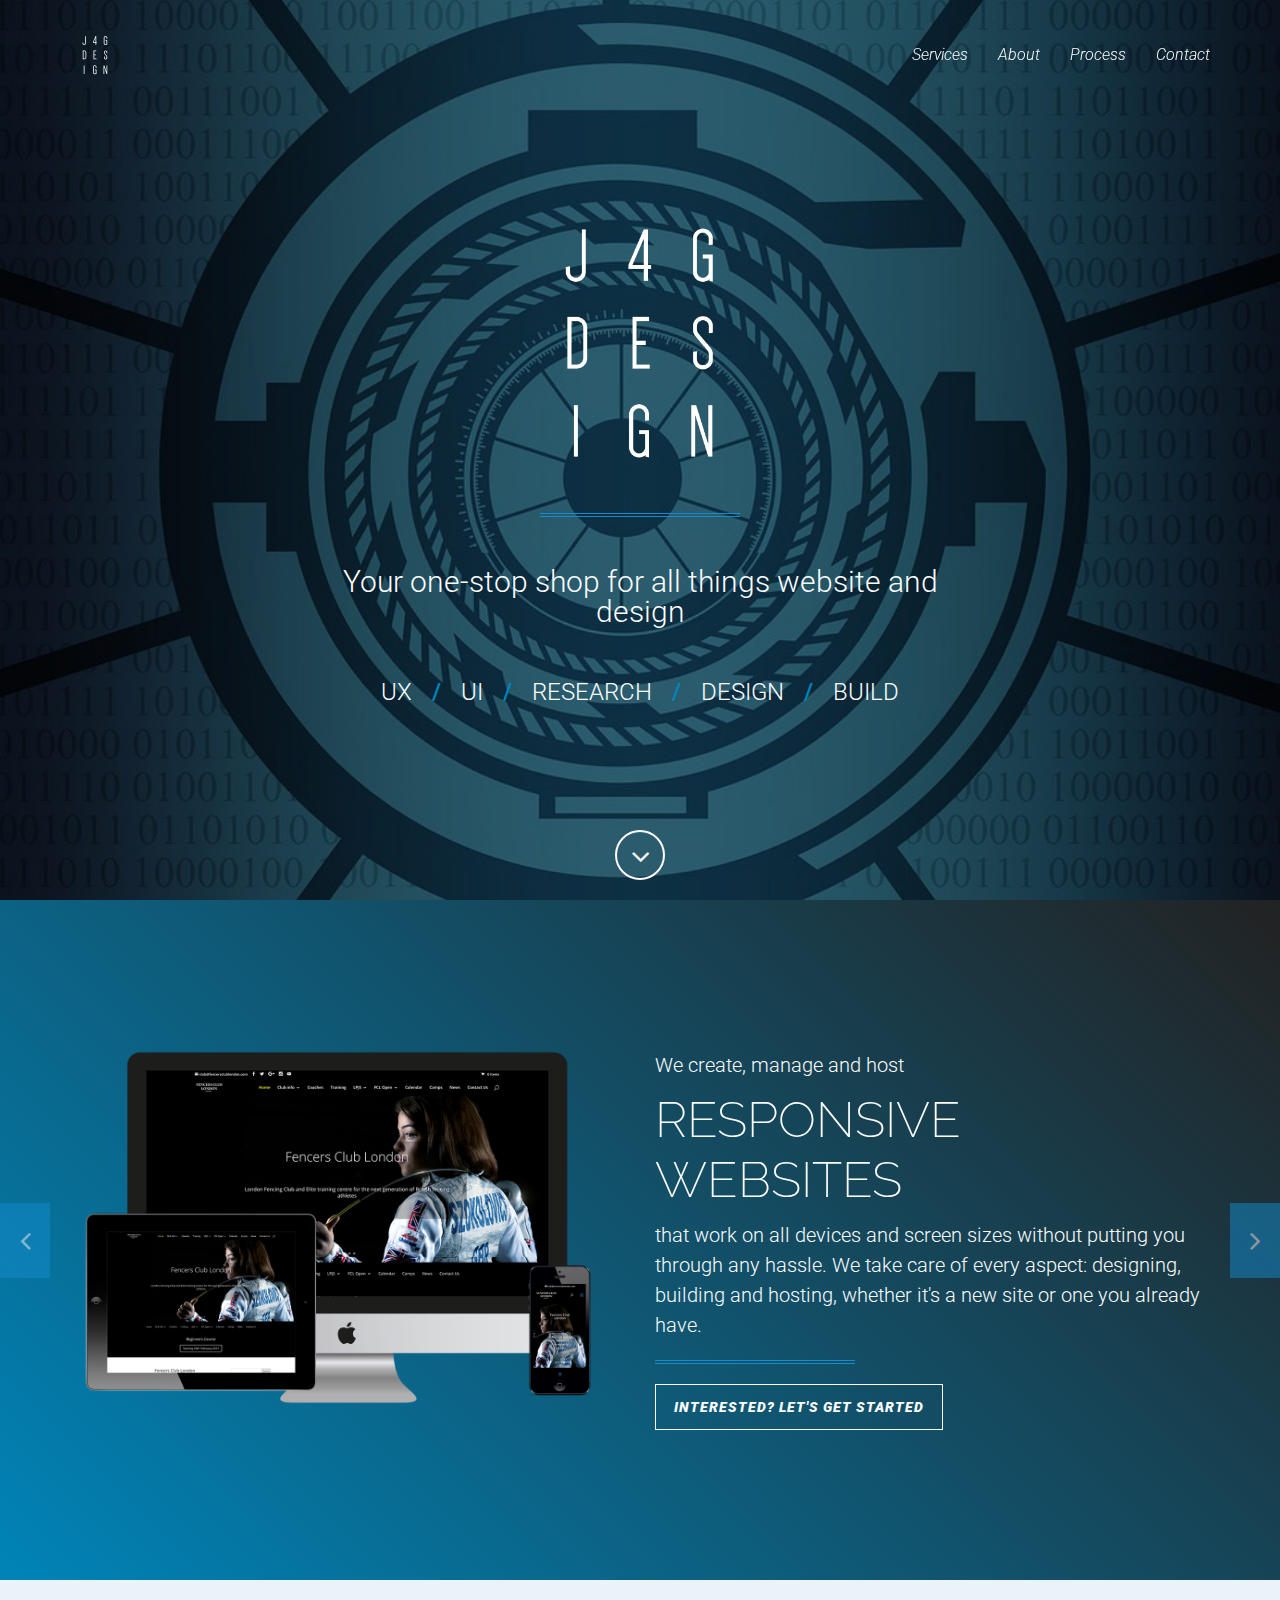
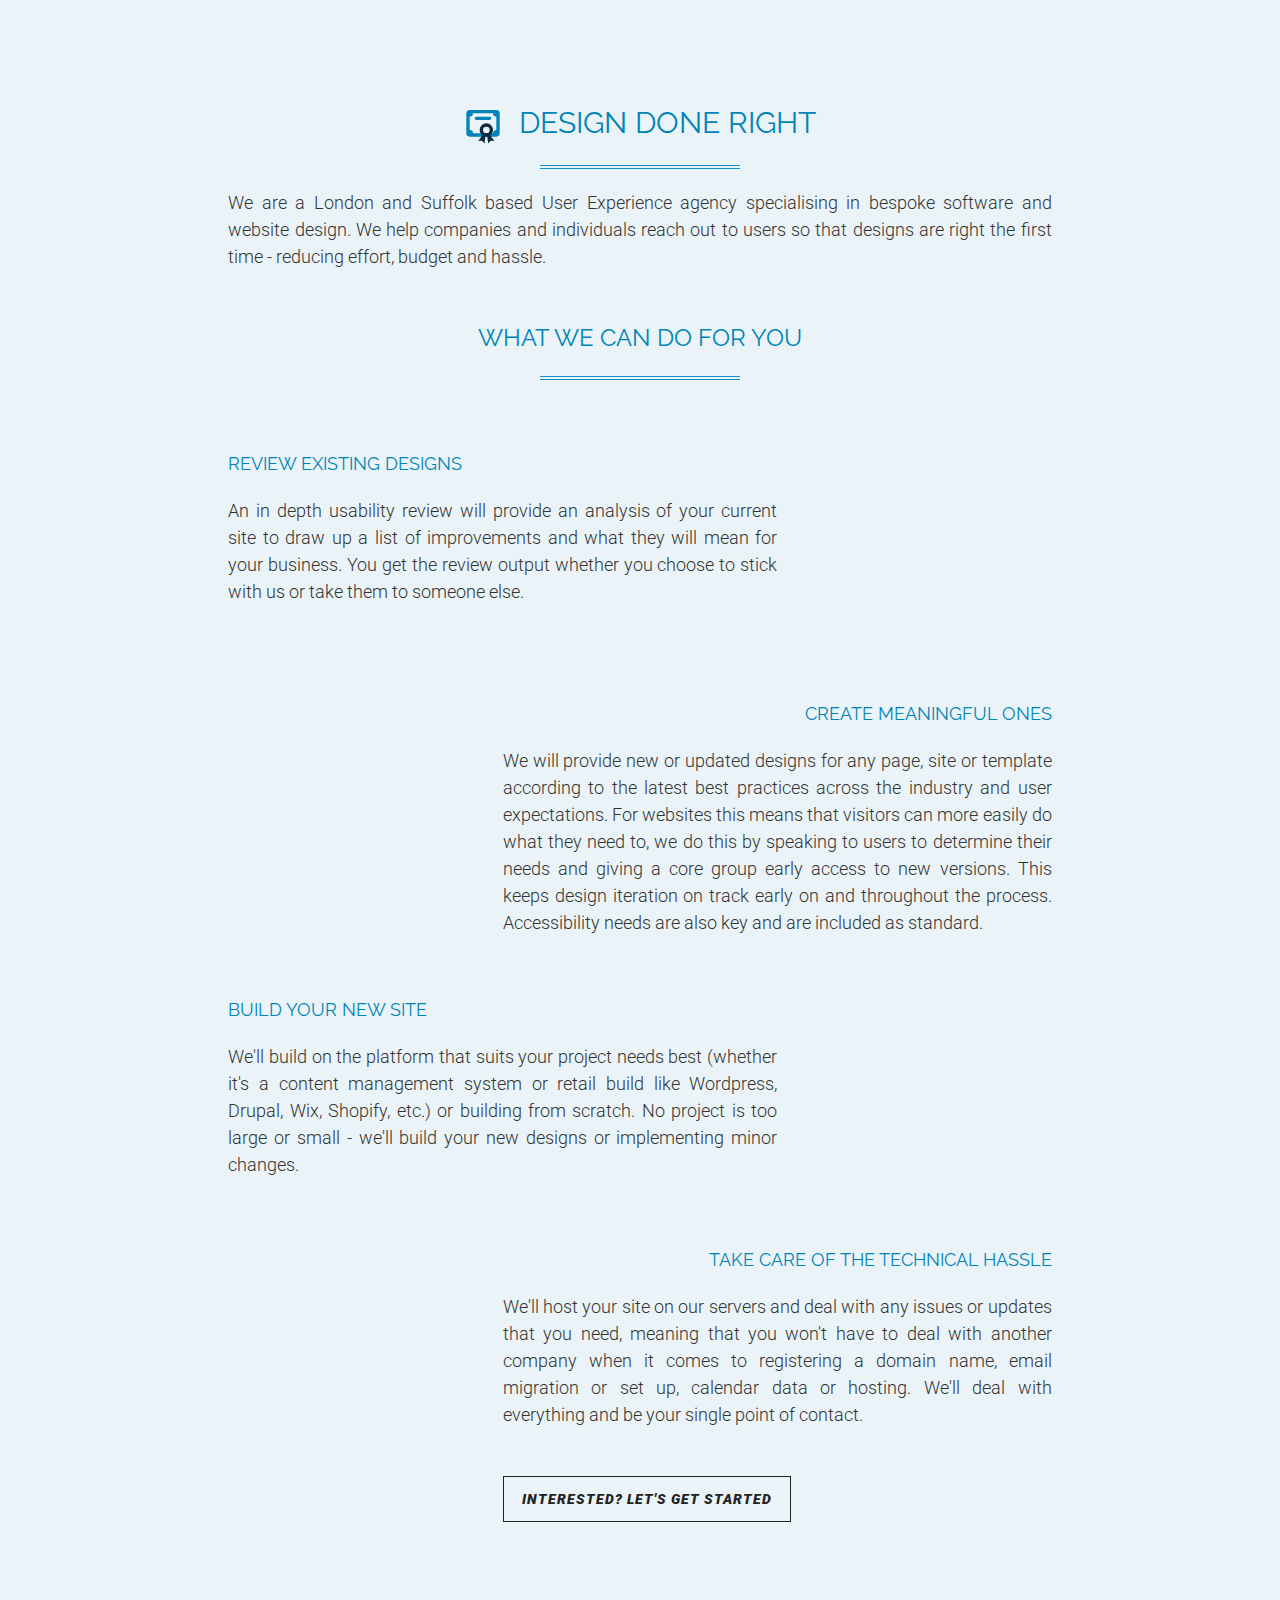
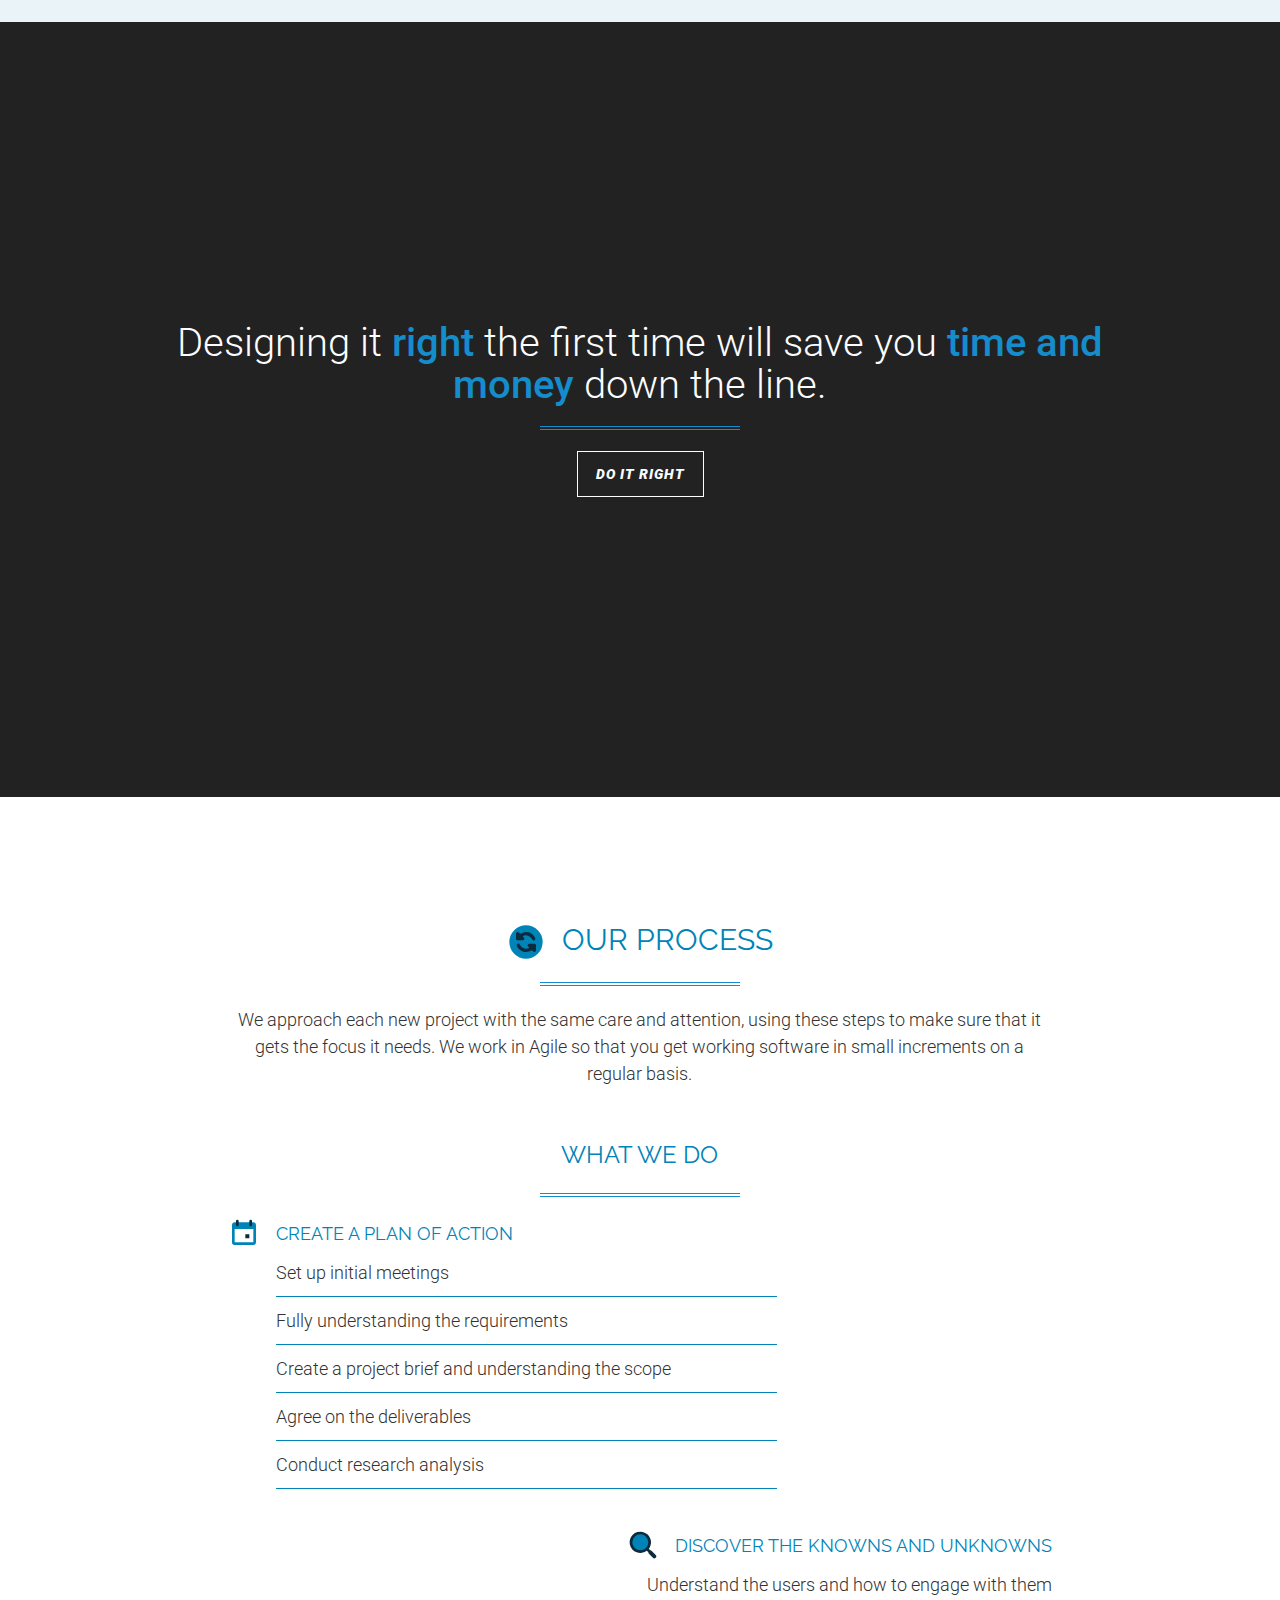
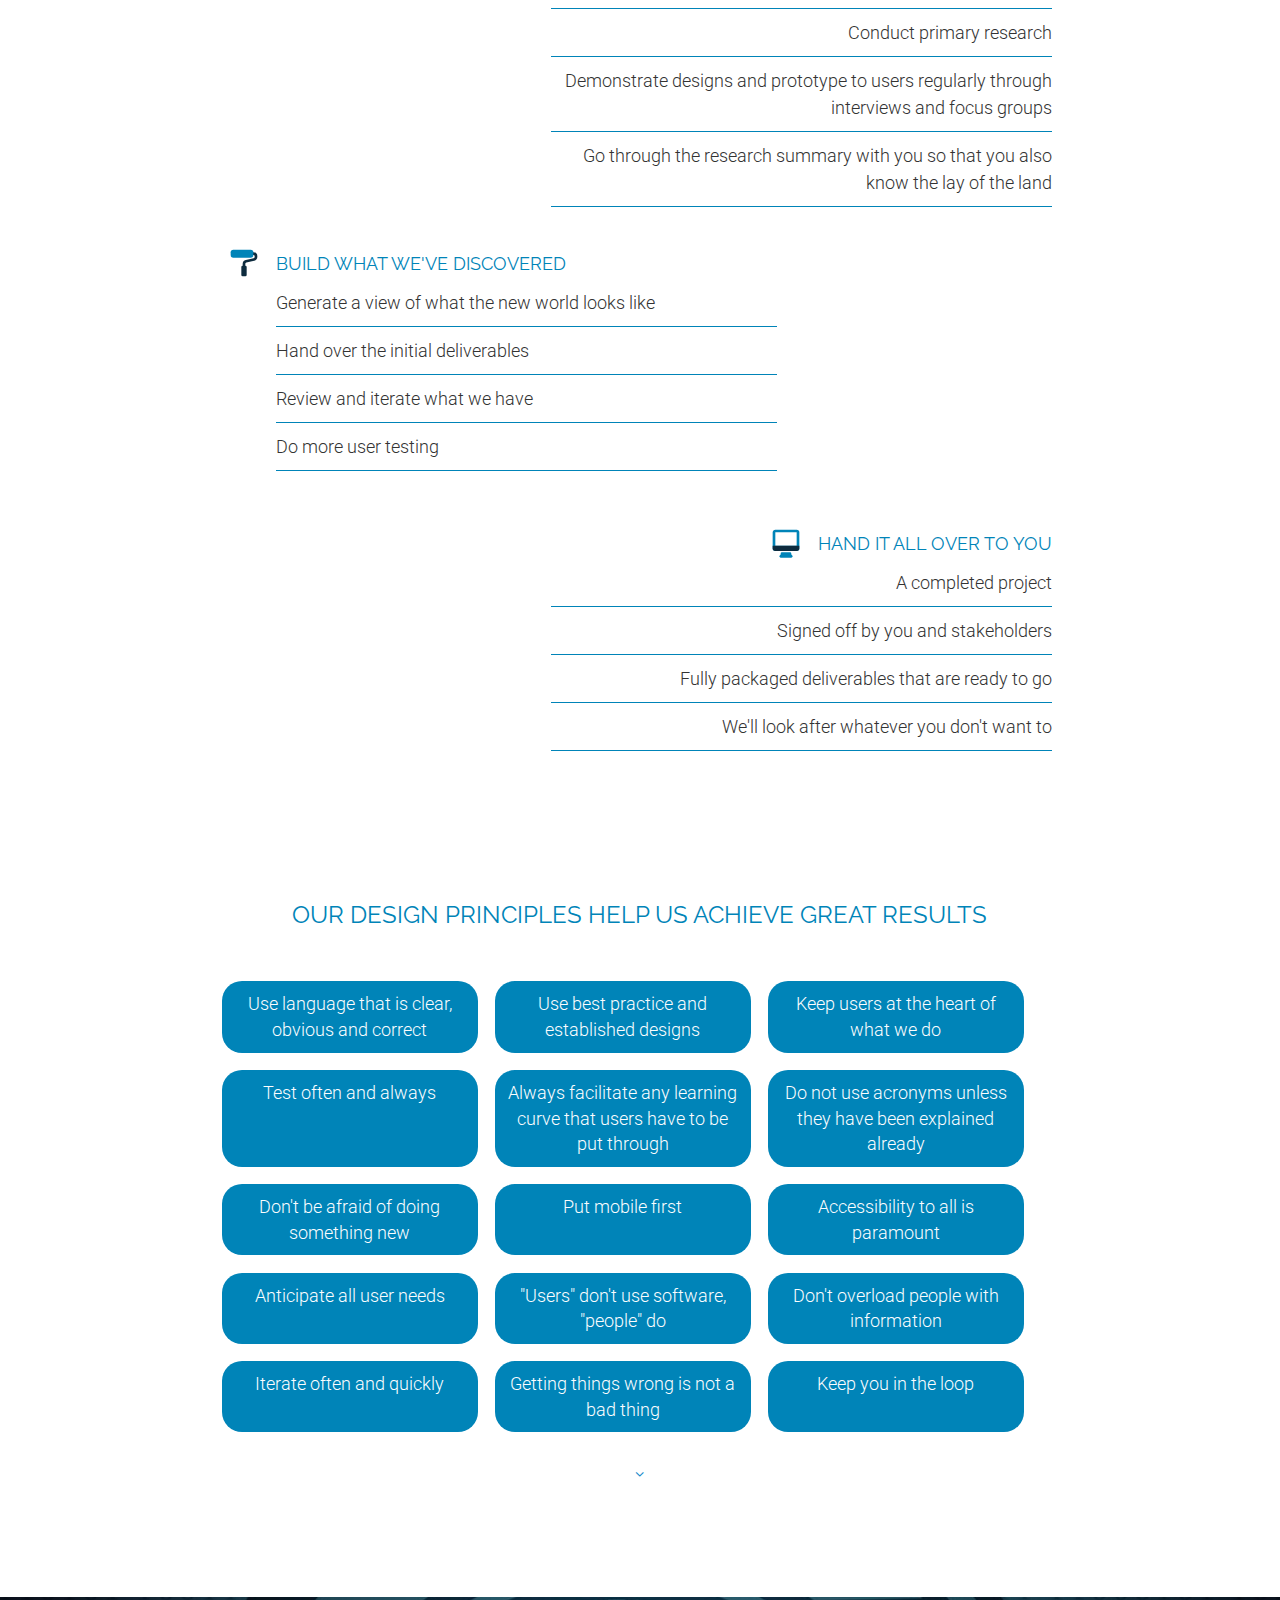
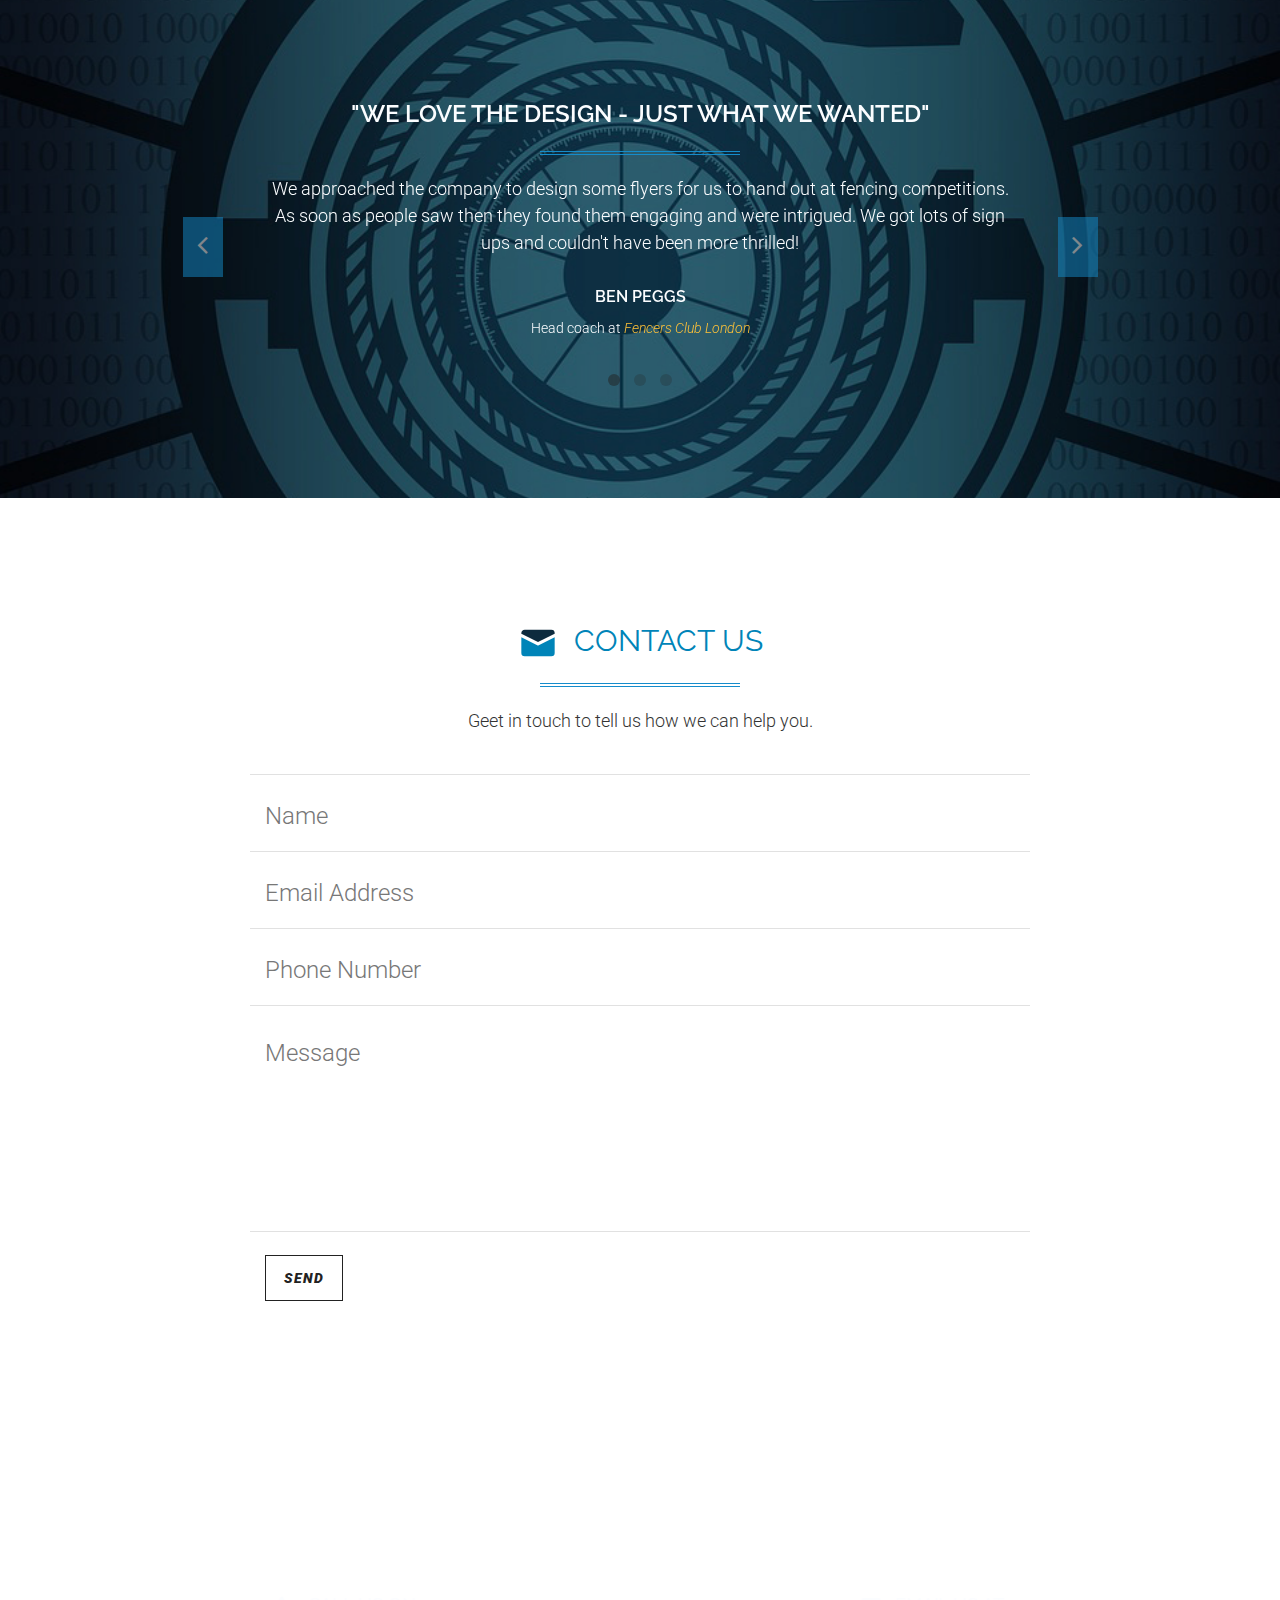
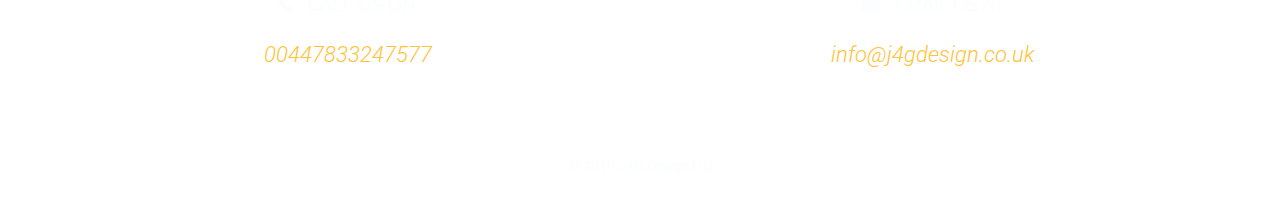
==== index.html @ 0b977fdb "tagline changed; buzz words made smaller; work renamed to services; about and services swapped round" ====
<!DOCTYPE html>
<html lang="en">

<head>

    <!-- Global site tag (gtag.js) - Google Analytics -->
    <script async src="https://www.googletagmanager.com/gtag/js?id=UA-133230048-1"></script>
    <script>
        window.dataLayer = window.dataLayer || [];

        function gtag() {
            dataLayer.push(arguments);
        }
        gtag('js', new Date());

        gtag('config', 'UA-133230048-1');

    </script>


    <meta charset="utf-8">
    <meta name="viewport" content="width=device-width, initial-scale=1.0, user-scalable=no">
    <meta name="description" content="">
    <meta name="author" content="">

    <link rel="shortcut icon" href="/favicon.ico" type="image/x-icon">
    <link rel="icon" href="/favicon.ico" type="image/x-icon">

    <title>J4G Design - Your one-stop shop for all things website and design - User experience design agency</title>

    <!-- Bootstrap Core CSS -->
    <link href="assets/css/bootstrap/bootstrap.min.css" rel="stylesheet" type="text/css">

    <!-- Retina.js - Load first for faster HQ mobile images. -->
    <script src="assets/js/plugins/retina/retina.min.js"></script>

    <!-- Font Awesome -->
    <link href="assets/font-awesome/css/font-awesome.min.css" rel="stylesheet" type="text/css">

    <!-- Default Fonts -->
    <link href='http://fonts.googleapis.com/css?family=Roboto:400,100,100italic,300,300italic,400italic,500,500italic,700,700italic,900,900italic' rel='stylesheet' type='text/css'>
    <link href='http://fonts.googleapis.com/css?family=Raleway:400,100,200,300,600,500,700,800,900' rel='stylesheet' type='text/css'>

    <!-- Modern Style Fonts (Include these is you are using body.modern!) -->
    <link href='http://fonts.googleapis.com/css?family=Montserrat:400,700' rel='stylesheet' type='text/css'>
    <link href='http://fonts.googleapis.com/css?family=Cardo:400,400italic,700' rel='stylesheet' type='text/css'>

    <!-- Vintage Style Fonts (Include these if you are using body.vintage!) -->
    <link href='http://fonts.googleapis.com/css?family=Sanchez:400italic,400' rel='stylesheet' type='text/css'>
    <link href='http://fonts.googleapis.com/css?family=Cardo:400,400italic,700' rel='stylesheet' type='text/css'>

    <!-- Plugin CSS -->
    <link href="assets/css/plugins/owl-carousel/owl.carousel.css" rel="stylesheet" type="text/css">
    <link href="assets/css/plugins/owl-carousel/owl.theme.css" rel="stylesheet" type="text/css">
    <link href="assets/css/plugins/owl-carousel/owl.transitions.css" rel="stylesheet" type="text/css">
    <link href="assets/css/plugins/magnific-popup.css" rel="stylesheet" type="text/css">
    <link href="assets/css/plugins/jquery.fs.wallpaper.css" rel="stylesheet" type="text/css">

    <!-- J4G DESIGN Theme CSS -->
    <link href="assets/css/j4gdesign.css" rel="stylesheet" type="text/css">

    <!-- IE8 support for HTML5 elements and media queries -->
    <!--[if lt IE 9]>
      <script src="https://oss.maxcdn.com/libs/html5shiv/3.7.0/html5shiv.js"></script>
      <script src="https://oss.maxcdn.com/libs/respond.js/1.3.0/respond.min.js"></script>
    <![endif]-->

</head>

<!-- Alternate Body Classes: .modern and .vintage -->

<body id="page-top">

    <!-- Navigation -->
    <!-- Note: navbar-default and navbar-inverse are both supported with this theme. -->
    <nav class="navbar navbar-inverse navbar-fixed-top navbar-expanded">
        <div class="container">
            <!-- Brand and toggle get grouped for better mobile display -->
            <div class="navbar-header">
                <button type="button" class="navbar-toggle" data-toggle="collapse" data-target="#bs-example-navbar-collapse-1">
                    <span class="sr-only">Toggle navigation</span>
                    <span class="icon-bar"></span>
                    <span class="icon-bar"></span>
                    <span class="icon-bar"></span>
                </button>
                <a class="navbar-brand" href="#page-top">
                    <img src="assets/img/J4G-Design-Logo-SmallNoBG.png" class="img-responsive" alt="">
                </a>
            </div>
            <div class="collapse navbar-collapse" id="bs-example-navbar-collapse-1">
                <ul class="nav navbar-nav navbar-right">
                    <li class="hidden">
                        <a href="#page-top"></a>
                    </li>
                    <li>
                        <a href="#services">Services</a>
                    </li>
                    <li>
                        <a href="#about">About</a>
                    </li>
                    <li>
                        <a href="#process">Process</a>
                    </li>
                    <!-- Not ready <li>
                        <a href="#pricing">Pricing</a>
                    </li> -->
                    <li>
                        <a href="#contact">Contact</a>
                    </li>

                </ul>
            </div>
            <!-- /.navbar-collapse -->
        </div>
        <!-- /.container -->
    </nav>

    <header class="HomeBgImage">
                <div class="container-fluid">
                    <div class="row">
                        <div class="intro-content col-xs-12">
                            <img src="assets/img/J4G-Design-Logo-V6-NoBG.png" class="img-responsive img-centered" alt="J4G DESIGN">
                            <!-- might not need this
            <div class="brand-name">J4G Design</div> -->
                            <hr class="colored">
                            <div class="brand-name-subtext">Your one-stop shop for all things website and design</div>
                            <div class="brand-name-subtext buzz"><span class="keyword">UX</span><span class="keyword">UI</span><span class="keyword">RESEARCH</span><span class="keyword">DESIGN</span><span class="keyword last">BUILD</span></div>
                        </div>
                    </div>
                </div>
        <div class="scroll-down">
            <a class="btn" href="#services"><i class="fa fa-angle-down fa-fw"></i></a>
        </div>
    </header>
    
    <section class="portfolio-carousel" id="services">
        <div class="item websites">
            <div class="container-fluid">
                <div class="row">
                    <div class="col-md-6 col-md-push-6">
                        <div class="project-details">
                            <span class="project-description">We create, manage and host</span>
                            <span class="project-name">Responsive websites</span>
                            <span class="project-description">that work on all devices and screen sizes without putting you through any hassle.  We take care of every aspect: designing, building and hosting, whether it's a new site or one you already have.</span>
                            <hr class="colored">
                            <a href="#contact" class="btn btn-outline-light">Interested? Let's get started</a>
                        </div>
                    </div>
                    <div class="col-md-6 col-md-pull-6 hidden-xs">
                        <img src="assets/img/FCLNoBg.png" class="img-responsive portfolio-image" alt="">
                    </div>
                </div>
            </div>
        </div>
        <div class="item">
            <div class="container-fluid">
                <div class="row">
                    <div class="col-md-6 col-md-push-6">
                        <div class="project-details">
                            <span class="project-description">We design and create</span>
                            <span class="project-name">Brands and logos</span>
                            <span class="project-description">to keep your business looking professional and engaging everywhere - on social media and other digital formats as well as in print.  If you have an existing logo that needs updating or re-creating we can do that too.</span>
                            <hr class="colored">
                            <a href="#contact" class="btn btn-outline-light">Interested? Let's get started</a>
                        </div>
                    </div>
                    <div class="col-md-6 col-md-pull-6 hidden-xs">
                        <img src="assets/img/StandenSportsNoBg.png" class="img-responsive portfolio-image" alt="">
                    </div>
                </div>
            </div>
        </div>
        <div class="item">
            <div class="container-fluid">
                <div class="row">
                    <div class="col-md-6 col-md-push-6">
                        <div class="project-details">
                            <span class="project-description">We design</span>
                            <span class="project-name">Business cards, flyers, posters</span>
                            <span class="project-description">and anything else you need to promote your business or an event, we can even sort out the printing if that makes your life easier.</span>
                            <hr class="colored">
                            <a href="#contact" class="btn btn-outline-light">Interested? Let's get started</a>
                        </div>
                    </div>
                    <div class="col-md-6 col-md-pull-6 hidden-xs">
                        <img src="assets/img/BCards.png" class="img-responsive portfolio-image" alt="">
                    </div>
                </div>
            </div>
        </div>
        <div class="item">
            <div class="container-fluid">
                <div class="row">
                    <div class="col-md-6 col-md-push-6">
                        <div class="project-details">
                            <span class="project-description">We conduct</span>
                            <span class="project-name">Design and usability reviews</span>
                            <span class="project-description">to improve what you already have and make sure that they are compliant to legal standards.  You'll get a list of recommended tweaks and changes to decide on what to prioritise according to time and budgets.</span>
                            <hr class="colored">
                            <a href="#contact" class="btn btn-outline-light">Interested? Let's get started</a>
                        </div>
                    </div>
                    <div class="col-md-6 col-md-pull-6 hidden-xs">
                        <img src="assets/img/Portfolio-HomeComments.png" class="img-responsive portfolio-image" alt="">
                    </div>
                </div>
            </div>
        </div>
        <div class="item">
            <div class="container-fluid">
                <div class="row">
                    <div class="col-md-6 col-md-push-6">
                        <div class="project-details">
                            <span class="project-description">We set up and manage</span>
                            <span class="project-name">Web hosts, emails &amp; domains</span>
                            <span class="project-description">so that you don't have to worry about the technical side of running your business.  We'll register domains, set up and install email accounts on your devices and host your website on our server.</span>
                            <hr class="colored">
                            <a href="#contact" class="btn btn-outline-light">Interested? Let's get started</a>
                        </div>
                    </div>
                    <div class="col-md-6 col-md-pull-6 hidden-xs">
                        <img src="assets/img/email.png" class="img-responsive portfolio-image" alt="Letters leaving a digital mailbox.">
                    </div>
                </div>
            </div>
        </div>
        <div class="item">
            <div class="container-fluid">
                <div class="row">
                    <div class="col-md-6 col-md-push-6">
                        <div class="project-details">
                            <span class="project-description">We set up, manage and write</span>
                            <span class="project-name">Analytics reports</span>
                            <span class="project-description">for your website to give you the best understanding of who is using it and how those visiting could be better engaged to come back more often, see more pages and convert clicks into sales.</span>
                            <hr class="colored">
                            <a href="#contact" class="btn btn-outline-light">Interested? Let's get started</a>
                        </div>
                    </div>
                    <div class="col-md-6 col-md-pull-6 hidden-xs">
                        <img src="assets/img/analytics.png" class="img-responsive portfolio-image" alt="A mock up of a Mac with a Google Analytics page on it">
                    </div>
                </div>
            </div>
        </div>
        <!-- not sure about these yet
        <div class="item">
            <div class="container-fluid">
                <div class="row">
                    <div class="col-md-6 col-md-push-6">
                        <div class="project-details">
                            <span class="project-description">We put together</span>
                            <span class="project-name">Sports branding</span>
                            <span class="project-description">on equipment in a way that best shows off sponsors and makes your gear look exciting.</span>
                            <hr class="colored">
                            <a href="#contact" class="btn btn-outline-light">Interested? Let's get started</a>
                        </div>
                    </div>
                    <div class="col-md-6 col-md-pull-6 hidden-xs">
                        <img src="assets/img/FencingJacketNoBg.png" class="img-responsive portfolio-image" alt="">
                    </div>
                </div>
            </div>
        </div>
        <div class="item">
            <div class="container-fluid">
                <div class="row">
                    <div class="col-md-6 col-md-push-6">
                        <div class="project-details">
                            <span class="project-description">We design</span>
                            <span class="project-name">Bespoke software</span>
                            <span class="project-description">from start to finish, starting with requirements and finishing with user testing.  </span>
                            <hr class="colored">
                            <a href="#contact" class="btn btn-outline-light">Interested? Let's get started</a>
                        </div>
                    </div>
                    <div class="col-md-6 col-md-pull-6 hidden-xs">
                        <img src="assets/img/portfolio/mobile-screens.png" class="img-responsive portfolio-image" alt="An iPhone lying flat on a dark surface">
                    </div>
                </div>
            </div>
        </div> -->
        <!-- old template for carousel item
            <div class="item" style="background-image: url('assets/img/portfolio/bg-4.jpg')">
                <div class="container-fluid">
                    <div class="row">
                        <div class="col-md-4 col-md-push-8">
                            <div class="project-details">
                                <img src="assets/img/client-logos/logo-2.png" class="img-responsive client-logo" alt="">
                                <span class="project-name">Self tapes</span>
                                <span class="project-description">Filmed, edited and sent to casting agents</span>
                                <hr class="colored">
                                <a href="#portfolioModal4" data-toggle="modal" class="btn btn-outline-light">View Details <i class="fa fa-long-arrow-right fa-fw"></i></a>
                            </div>
                        </div>
                        <div class="col-md-8 col-md-pull-4 hidden-xs">
                            <img src="assets/img/portfolio/tablet-screens.png" class="img-responsive portfolio-image" alt="">
                        </div>
                    </div>
                </div>
            </div> -->
    </section>

    <section class="bg-gray" id="about">
        <div class="container-fluid">
            <div class="row justify">
                <div class="col-sm-offset-2 col-sm-8">

                    <h2 class="text-center"><svg xmlns="http://www.w3.org/2000/svg" viewBox="0 0 24 24" class="w-8 mr-4 icon-certificate"><path class="primary" d="M4 3h16a2 2 0 0 1 2 2v12a2 2 0 0 1-2 2H4a2 2 0 0 1-2-2V5c0-1.1.9-2 2-2zm16 12V7a2 2 0 0 1-2-2H6a2 2 0 0 1-2 2v8a2 2 0 0 1 2 2h12c0-1.1.9-2 2-2zM8 7h8a1 1 0 0 1 0 2H8a1 1 0 1 1 0-2z"/><path class="secondary" d="M11.65 18.23a4 4 0 1 1 4.7 0l2.5 3.44-2.23-.18-1.48 1.68-.59-4.2a4.04 4.04 0 0 1-1.1 0l-.6 4.2-1.47-1.68-2.23.18 2.5-3.44zM14 17a2 2 0 1 0 0-4 2 2 0 0 0 0 4z"/></svg>Design done right</h2>
                    <hr class="colored">
                    <p>We are a London and Suffolk based User Experience agency specialising in bespoke software and website design. We help companies and individuals reach out to users so that designs are right the first time - reducing effort, budget and hassle.</p>
                    <h3 class="text-center">What we can do for you</h3>
                    <hr class="colored">
                    <div class="aboutContent">
                        <div class="col-xs-12 text-left noPadding">
                            <div class="col-md-8 aboutItem noPadding">
                                <h4>Review existing designs</h4>
                                <p>An in depth usability review will provide an analysis of your current site to draw up a list of improvements and what they will mean for your business. You get the review output whether you choose to stick with us or take them to someone else.</p>
                            </div>
                        </div>

                        <div class="col-xs-12 noPadding">
                            <div class="col-md-8 aboutItem right text-right noPadding">
                                <h4>Create meaningful ones</h4>
                                <p>We will provide new or updated designs for any page, site or template according to the latest best practices across the industry and user expectations. For websites this means that visitors can more easily do what they need to, we do this by speaking to users to determine their needs and giving a core group early access to new versions. This keeps design iteration on track early on and throughout the process. Accessibility needs are also key and are included as standard.</p>
                            </div>
                        </div>

                        <div class="col-xs-12 text-left noPadding">
                            <div class="col-md-8 aboutItem noPadding">
                                <h4>Build your new site</h4>
                                <p>We'll build on the platform that suits your project needs best (whether it's a content management system or retail build like Wordpress, Drupal, Wix, Shopify, etc.) or building from scratch. No project is too large or small - we'll build your new designs or implementing minor changes.</p>
                            </div>
                        </div>

                        <div class="col-xs-12 noPadding last">
                            <div class="col-md-8 aboutItem right text-right noPadding">
                                <h4>Take care of the technical hassle</h4>
                                <p>We'll host your site on our servers and deal with any issues or updates that you need, meaning that you won't have to deal with another company when it comes to registering a domain name, email migration or set up, calendar data or hosting. We'll deal with everything and be your single point of contact.
                            </div>
                        </div>
                    </div>
                    <hr class="colored">
                    <a href="#contact" class="btn btn-outline-dark col-sm-offset-4">Interested? Let's get started</a>
                </div>

            </div>
        </div>
    </section>

    <aside class="cta-quote" style="background-image: url('assets/img/iphone-x.jpeg');">
        <div class="container">
            <div class="row">
                <div class="col-md-10 col-md-offset-1">
                    <span class="quote">
                        Designing it <span class="text-primary">right</span> the first time will save you <span class="text-primary">time and money</span> down the line.
                    <hr class=" colored">
                    <a href="#contact" class="btn btn-outline-light">Do it right</a>
                </div>
            </div>
        </div>
    </aside>
    <section id="process" class="services">
        <div class="container-fluid">
            <div class="row text-center">
                <div class="col-sm-offset-2 col-sm-8">
                    <h2><svg xmlns="http://www.w3.org/2000/svg" viewBox="0 0 24 24" class="w-8 mr-4 icon-refresh"><circle cx="12" cy="12" r="10" class="primary"/><path class="secondary" d="M8.52 7.11a5.98 5.98 0 0 1 8.98 2.5 1 1 0 1 1-1.83.8 4 4 0 0 0-5.7-1.86l.74.74A1 1 0 0 1 10 11H7a1 1 0 0 1-1-1V7a1 1 0 0 1 1.7-.7l.82.81zm5.51 8.34l-.74-.74A1 1 0 0 1 14 13h3a1 1 0 0 1 1 1v3a1 1 0 0 1-1.7.7l-.82-.81A5.98 5.98 0 0 1 6.5 14.4a1 1 0 1 1 1.83-.8 4 4 0 0 0 5.7 1.85z"/></svg>Our Process</h2>
                    <hr class="colored">
                    <p>We approach each new project with the same care and attention, using these steps to make sure that it gets the focus it needs. We work in Agile so that you get working software in small increments on a regular basis.</p>
                    <h3 class="text-center">What we do</h3>
                    <hr class="colored">
                    <div class="aboutContent">
                        <div class="col-xs-12 text-left noPadding">
                            <div class="col-md-8 aboutItem noPadding">
                                <h4 class="media-heading"><svg xmlns="http://www.w3.org/2000/svg" viewBox="0 0 24 24" class="w-8 mr-4 icon-calendar-date"><path class="primary" d="M5 4h14a2 2 0 0 1 2 2v13a2 2 0 0 1-2 2H5a2 2 0 0 1-2-2V6c0-1.1.9-2 2-2zm0 5v10h14V9H5z"/><path class="secondary" d="M13 13h3v3h-3v-3zM7 2a1 1 0 0 1 1 1v3a1 1 0 1 1-2 0V3a1 1 0 0 1 1-1zm10 0a1 1 0 0 1 1 1v3a1 1 0 0 1-2 0V3a1 1 0 0 1 1-1z"/></svg>Create a plan of action</h4>
                                <span class="process">
                                    <p>Set up initial meetings</p>
                                    <p>Fully understanding the requirements</p>
                                    <p>Create a project brief and understanding the scope</p>
                                    <p>Agree on the deliverables</p>
                                    <p>Conduct research analysis</p>
                                </span>
                            </div>
                        </div>
                        <div class="col-xs-12 text-left noPadding">
                            <div class="col-md-8 aboutItem noPadding right text-right">
                                <h4 class="media-heading"><svg xmlns="http://www.w3.org/2000/svg" viewBox="0 0 24 24" class="w-8 mr-4 icon-search"><circle cx="10" cy="10" r="7" class="primary"/><path class="secondary" d="M16.32 14.9l1.1 1.1c.4-.02.83.13 1.14.44l3 3a1.5 1.5 0 0 1-2.12 2.12l-3-3a1.5 1.5 0 0 1-.44-1.14l-1.1-1.1a8 8 0 1 1 1.41-1.41zM10 16a6 6 0 1 0 0-12 6 6 0 0 0 0 12z"/></svg>Discover the knowns and unknowns</h4>
                                <span class="process">
                                    <p>Understand the users and how to engage with them</p>
                                    <p>Conduct primary research</p>
                                    <p>Demonstrate designs and prototype to users regularly through interviews and focus groups</p>
                                    <p>Go through the research summary  with you so that you also know the lay of the land</p>
                                </span>
                            </div>
                        </div>
                        <div class="col-xs-12 text-left noPadding">
                            <div class="col-md-8 aboutItem noPadding">
                                <h4 class="media-heading"><svg xmlns="http://www.w3.org/2000/svg" viewBox="0 0 24 24" class="w-8 mr-4 icon-paint"><path class="secondary" d="M13 14a1 1 0 0 1 1 1v6a1 1 0 0 1-1 1h-2a1 1 0 0 1-1-1v-6a1 1 0 0 1 1-1v-1.4a3 3 0 0 1 2.35-2.92l5.87-1.3A1 1 0 0 0 20 7.4V7a1 1 0 0 0-1-1h-1V4h1a3 3 0 0 1 3 3v.4a3 3 0 0 1-2.35 2.92l-5.87 1.3a1 1 0 0 0-.78.98V14z"/><rect width="17" height="6" x="2" y="2" class="primary" rx="2"/></svg>Build what we've discovered</h4>
                                <span class="process">
                                    <p>Generate a view of what the new world looks like</p>
                                    <p>Hand over the initial deliverables</p>
                                    <p>Review and iterate what we have</p>
                                    <p>Do more user testing</p>
                                </span>
                            </div>
                        </div>
                        <div class="col-xs-12 text-left noPadding">
                            <div class="col-md-8 aboutItem noPadding right text-right">
                                <h4 class="media-heading"><svg xmlns="http://www.w3.org/2000/svg" viewBox="0 0 24 24" class="w-8 mr-4 icon-desktop"><path class="primary" d="M4 2h16a2 2 0 0 1 2 2v12a2 2 0 0 1-2 2H4a2 2 0 0 1-2-2V4c0-1.1.9-2 2-2zm0 2v10h16V4H4zm4 16a1 1 0 0 1 1-1h6a1 1 0 0 1 1 1v.59l.7.7A1 1 0 0 1 16 23H8a1 1 0 0 1-.7-1.7l.7-.71V20z"/><path class="secondary" d="M2 14h20v2a2 2 0 0 1-2 2H4a2 2 0 0 1-2-2v-2z"/></svg>Hand it all over to you</h4>
                                <span class="process">
                                    <p>A completed project</p>
                                    <p>Signed off by you and stakeholders</p>
                                    <p>Fully packaged deliverables that are ready to go</p>
                                    <p>We'll look after whatever you don't want to</p>
                                </span>
                            </div>
                        </div>
                    </div>
                </div>
                <div class="col-sm-offset-2 col-sm-8 text-center noPadding" id="principles">
                    <h3>Our design principles help us achieve great results</h3>
                    <ul id="designPrinciples" class="noPadding">
                        <li>Use language that is clear, obvious and correct</li>
                        <li>Use best practice and established designs</li>
                        <li>Keep users at the heart of what we do</li>
                        <li>Test often and always</li>
                        <li>Always facilitate any learning curve that users have to be put through</li>
                        <li>Do not use acronyms unless they have been explained already</li>
                        <li>Don't be afraid of doing something new</li>
                        <li>Put mobile first</li>
                        <li>Accessibility to all is paramount</li>
                        <li>Anticipate all user needs</li>
                        <li>"Users" don't use software, "people" do</li>
                        <li>Don't overload people with information</li>
                        <li>Iterate often and quickly</li>
                        <li>Getting things wrong is not a bad thing</li>
                        <li>Keep you in the loop</li>
                    </ul>
                    <div class="scroll-down blue">
                        <a class="btn" href="#about"><i class="fa fa-angle-down fa-fw"></i></a>
                    </div>
                </div>
            </div>
    </section>

    <section class="testimonials HomeBgImage">
        <div class="container">
            <div class="row">
                <div class="col-lg-10 col-lg-offset-1">
                    <div class="testimonials-carousel">
                        <!--
                        <div class="item">
                            <div class="row">
                                <div class="col-lg-12">
                                    <p class="lead">"Allstar Uhlmann..."</p>
                                    <hr class="colored">
                                    <p class="quote">Feedback</p>
                                    <div class="testimonial-info">
                                        <div class="testimonial-author">
                                            <span class="name">Graham Forster</span>
                                            <p class="small">Director at <a href="https://www.allstaruhlmann.com" target="_blank">Allstar Uhlmann UK</a></p>
                                        </div>
                                    </div>
                                </div>
                            </div>
                        </div>
                        -->

                        <div class="item">
                            <div class="row">
                                <div class="col-lg-12">
                                    <p class="lead">"We love the design - just what we wanted"</p>
                                    <hr class="colored">
                                    <p class="quote">We approached the company to design some flyers for us to hand out at fencing competitions. As soon as people saw then they found them engaging and were intrigued. We got lots of sign ups and couldn't have been more thrilled!</p>
                                    <div class="testimonial-info">
                                        <div class="testimonial-author">
                                            <span class="name">Ben Peggs</span>
                                            <p class="small">Head coach at <a href="https://www.fencersclublondon.com/" target="_blank">Fencers Club London</a></p>
                                        </div>
                                    </div>
                                </div>
                            </div>
                        </div>

                        <div class="item">
                            <div class="row">
                                <div class="col-lg-12">
                                    <p class="lead">"I now have an online presence that I am proud of"</p>
                                    <hr class="colored">
                                    <p class="quote">I needed a website created quickly and J4G Design Ltd not only created a superb website for all my needs but they were able to do it with minimum fuss and take care of hosting it for me. Thanks to them I now have an online presence that I am proud of.</p>
                                    <div class="testimonial-info">
                                        <div class="testimonial-author">
                                            <span class="name">David Standen</span>
                                            <p class="small">Founder of <a href="http://www.olympusfencing.com" target="_blank">Olympus Fencing Club</a></p>
                                        </div>
                                    </div>
                                </div>
                            </div>
                        </div>
                        <!--
                        <div class="item">
                            <div class="row">
                                <div class="col-lg-12">
                                    <p class="lead">"Statement"</p>
                                    <hr class="colored">
                                    <p class="quote">Feedback...</p>
                                    <div class="testimonial-info">
                                        <div class="testimonial-author">
                                            <span class="name">Dr. Bella Smith</span>
                                            <p class="small">Founder of <a href="https://www.thedigitalgp.com/" target="_blank">The Digital GP</a></p>
                                        </div>
                                    </div>
                                </div>
                            </div>
                        </div>
                        -->

                        <div class="item">
                            <div class="row">
                                <div class="col-lg-12">
                                    <p class="lead">"J4G Design helped me re-boot my site for a more engaging portfolio"</p>
                                    <hr class="colored">
                                    <p class="quote">I needed to make some changes to my portfolio website, notably so that it was cheaper to run, easier to manage and displayed my work better. J4G made the whole process simple and I was never left wondering what was going on.</p>
                                    <div class="testimonial-info">
                                        <div class="testimonial-author">
                                            <span class="name">Christopher Mollard</span>
                                            <p class="small">Freelance UX designer at <a href="http://www.cmollard.co.uk" target="_blank">www.cmollard.co.uk</a></p>
                                        </div>
                                    </div>
                                </div>
                            </div>
                        </div>

                    </div>
                </div>
            </div>
        </div>
    </section>

    <!-- Start of pricing section 
    <section id="pricing" class="pricing" style="background-image: url('assets/img/london_bank.JPG')">
        <div class="container">
            <div class="row text-center">
                <div class="col-lg-12">
                    <h2>Pricing</h2>
                    <hr class="colored">
                    <p>Lorem ipsum dolor sit amet, consectetur adipisicing elit. Eum, quae, laborum, voluptate delectus odio doloremque error porro obcaecati nemo animi ducimus quaerat nostrum? Ab molestiae eaque et atque architecto reiciendis.</p>
                </div>
            </div>
            <div class="row content-row">
                <div class="col-md-4">
                    <div class="pricing-item featured-first">
                        <h3>Site hosting</h3>
                        <hr class="colored">
                        <div class="price"><span class="number"><sup>£</sup>10</span> / month</div>
                        <ul class="list-group">
                            <li class="list-group-item">Your site hosted with J4G Design</li>
                            <li class="list-group-item">1 free custom email account</li>
                            <li class="list-group-item"></li>
                            <li class="list-group-item">3,000 Entires per Month</li>
                        </ul>
                        <a href="#" class="btn btn-outline-dark">Sign Up</a>
                    </div>
                </div>
                <div class="col-md-4">
                    <div class="pricing-item featured">
                        <h3>Site designed</h3>
                        <hr class="colored">
                        <div class="price"><span class="number"><sup>£</sup>10000</span></div>
                        <ul class="list-group">
                            <li class="list-group-item">Requirements gathering</li>
                            <li class="list-group-item">Interactive pattern library</li>
                            <li class="list-group-item">User research conducted</li>
                            <li class="list-group-item">Visual designs specified for key pages</li>
                        </ul>
                        <a href="#" class="btn btn-outline-dark">Sign Up</a>
                    </div>
                </div>
                <div class="col-md-4">
                    <div class="pricing-item featured-last">
                        <h3>Site built</h3>
                        <hr class="colored">
                        <div class="price"><span class="number"><sup>£</sup>20000</span></div>
                        <ul class="list-group">
                            <li class="list-group-item">Interactive pattern library</li>
                            <li class="list-group-item">Visual specifications</li>
                            <li class="list-group-item">Ready for development</li>
                            <li class="list-group-item">3,000 Entires per Month</li>
                        </ul>
                        <a href="#" class="btn btn-outline-dark">Sign Up</a>
                    </div>
                </div>
            </div>
        </div>
    </section> --->

    <section id="contact">
        <div class="container">
            <div class="row">
                <div class="col-lg-12 text-center">
                    <h2><svg xmlns="http://www.w3.org/2000/svg" viewBox="0 0 24 24" class="w-8 mr-4 icon-mail"><path class="primary" d="M22 8.62V18a2 2 0 0 1-2 2H4a2 2 0 0 1-2-2V8.62l9.55 4.77a1 1 0 0 0 .9 0L22 8.62z"/><path class="secondary" d="M12 11.38l-10-5V6c0-1.1.9-2 2-2h16a2 2 0 0 1 2 2v.38l-10 5z"/></svg>Contact Us</h2>
                    <hr class="colored">
                    <p>Geet in touch to tell us how we can help you.</p>
                </div>
            </div>
            <div class="row content-row">
                <div class="col-lg-8 col-lg-offset-2">
                    <form name="sentMessage" id="contactForm" novalidate>
                        <div class="row control-group">
                            <div class="form-group col-xs-12 floating-label-form-group controls">
                                <label>Name</label>
                                <input type="text" class="form-control" placeholder="Name" id="name" required data-validation-required-message="Please enter your name.">
                                <p class="help-block text-danger"></p>
                            </div>
                        </div>
                        <div class="row control-group">
                            <div class="form-group col-xs-12 floating-label-form-group controls">
                                <label>Email Address</label>
                                <input type="email" class="form-control" placeholder="Email Address" id="email" required data-validation-required-message="Please enter your email address.">
                                <p class="help-block text-danger"></p>
                            </div>
                        </div>
                        <div class="row control-group">
                            <div class="form-group col-xs-12 floating-label-form-group controls">
                                <label>Phone Number</label>
                                <input type="tel" class="form-control" placeholder="Phone Number" id="phone" required data-validation-required-message="Please enter your phone number.">
                                <p class="help-block text-danger"></p>
                            </div>
                        </div>
                        <div class="row control-group">
                            <div class="form-group col-xs-12 floating-label-form-group controls">
                                <label>Message</label>
                                <textarea rows="5" class="form-control" placeholder="Message" id="message" required data-validation-required-message="Please enter a message."></textarea>
                                <p class="help-block text-danger"></p>
                            </div>
                        </div>
                        <br>
                        <div id="success"></div>
                        <div class="row">
                            <div class="form-group col-xs-12">
                                <button type="submit" class="btn btn-outline-dark">Send</button>
                            </div>
                        </div>
                    </form>
                </div>
            </div>
        </div>
    </section>

    <footer class="footer HomeBgImage">
        <div class="container text-center">
            <div class="row">
                <div class="col-md-6 contact-details">
                    <h4><i class="fa fa-phone"></i> Call us on</h4>
                    <p><a href="tel:00447833247577">00447833247577</a></p>
                </div>
                <div class="col-md-6 contact-details">
                    <h4><i class="fa fa-envelope"></i> Email us at</h4>
                    <p><a href="mailto:info@j4gdesign.co.uk">info@j4gdesign.co.uk</a>
                    </p>
                </div>
            </div>
            <div class="row copyright">
                <div class="col-lg-12">
                    <p class="small">&copy; 2019 J4G Design Ltd</p>
                </div>
            </div>
        </div>
    </footer>

    <!-- Portfolio Modals -->

    <!-- Example Modal 1 -->
    <div class="portfolio-modal modal fade" id="portfolioModal1" tabindex="-1" role="dialog" aria-hidden="true" style="background-image: url('assets/img/portfolio/bg-1.jpg')">
        <div class="modal-content">
            <div class="close-modal" data-dismiss="modal">
                <div class="lr">
                    <div class="rl">
                    </div>
                </div>
            </div>
            <div class="modal-body">
                <div class="container">
                    <div class="row">
                        <div class="col-lg-8 col-lg-offset-2">
                            <img src="assets/img/client-logos/logo-1.png" class="img-responsive img-centered" alt="">
                            <h2>Project Title</h2>
                            <hr class="colored">
                            <p>Lorem ipsum dolor sit amet, consectetur adipisicing elit. Quos modi in tenetur vero voluptatum sapiente dolores eligendi nemo iste ea. Omnis, odio enim sint quam dolorum dolorem. Nostrum, minus, ad.</p>
                        </div>
                        <div class="col-lg-12">
                            <img src="assets/img/portfolio/mobile-screens.png" class="img-responsive img-centered" alt="">
                        </div>
                        <div class="col-lg-8 col-lg-offset-2">
                            <ul class="list-inline item-details">
                                <li>Client: <strong><a href="http://startbootstrap.com">Start Bootstrap</a></strong>
                                </li>
                                <li>Date: <strong><a href="http://startbootstrap.com">April 2014</a></strong>
                                </li>
                                <li>Service: <strong><a href="http://startbootstrap.com">Web Development</a></strong>
                                </li>
                            </ul>
                            <button type="button" class="btn btn-default" data-dismiss="modal"><i class="fa fa-times"></i> Close</button>
                        </div>
                    </div>
                </div>
            </div>
        </div>
    </div>

    <!-- Example Modal 2 -->
    <div class="portfolio-modal modal fade" id="portfolioModal2" tabindex="-1" role="dialog" aria-hidden="true" style="background-image: url('assets/img/portfolio/bg-2.jpg')">
        <div class="modal-content">
            <div class="close-modal" data-dismiss="modal">
                <div class="lr">
                    <div class="rl">
                    </div>
                </div>
            </div>
            <div class="modal-body">
                <div class="container">
                    <div class="row">
                        <div class="col-lg-8 col-lg-offset-2">
                            <img src="assets/img/client-logos/logo-2.png" class="img-responsive img-centered" alt="">
                            <h2>Project Title</h2>
                            <hr class="colored">
                            <p>Lorem ipsum dolor sit amet, consectetur adipisicing elit. Quos modi in tenetur vero voluptatum sapiente dolores eligendi nemo iste ea. Omnis, odio enim sint quam dolorum dolorem. Nostrum, minus, ad.</p>
                        </div>
                        <div class="col-lg-12">
                            <img src="assets/img/portfolio/tablet-screens.png" class="img-responsive img-centered" alt="">
                        </div>
                        <div class="col-lg-8 col-lg-offset-2">
                            <ul class="list-inline item-details">
                                <li>Client: <strong><a href="http://startbootstrap.com">Start Bootstrap</a></strong>
                                </li>
                                <li>Date: <strong><a href="http://startbootstrap.com">April 2014</a></strong>
                                </li>
                                <li>Service: <strong><a href="http://startbootstrap.com">Web Development</a></strong>
                                </li>
                            </ul>
                            <button type="button" class="btn btn-default" data-dismiss="modal"><i class="fa fa-times"></i> Close</button>
                        </div>
                    </div>
                </div>
            </div>
        </div>
    </div>

    <!-- Example Modal 3 -->
    <div class="portfolio-modal modal fade" id="portfolioModal3" tabindex="-1" role="dialog" aria-hidden="true" style="background-image: url('assets/img/portfolio/bg-3.jpg')">
        <div class="modal-content">
            <div class="close-modal" data-dismiss="modal">
                <div class="lr">
                    <div class="rl">
                    </div>
                </div>
            </div>
            <div class="modal-body">
                <div class="container">
                    <div class="row">
                        <div class="col-lg-8 col-lg-offset-2">
                            <img src="assets/img/client-logos/logo-1.png" class="img-responsive img-centered" alt="">
                            <h2>Project Title</h2>
                            <hr class="colored">
                            <p>Lorem ipsum dolor sit amet, consectetur adipisicing elit. Quos modi in tenetur vero voluptatum sapiente dolores eligendi nemo iste ea. Omnis, odio enim sint quam dolorum dolorem. Nostrum, minus, ad.</p>
                        </div>
                        <div class="col-lg-12">
                            <img src="assets/img/portfolio/mobile-screens.png" class="img-responsive img-centered" alt="">
                        </div>
                        <div class="col-lg-8 col-lg-offset-2">
                            <ul class="list-inline item-details">
                                <li>Client: <strong><a href="http://startbootstrap.com">Start Bootstrap</a></strong>
                                </li>
                                <li>Date: <strong><a href="http://startbootstrap.com">April 2014</a></strong>
                                </li>
                                <li>Service: <strong><a href="http://startbootstrap.com">Web Development</a></strong>
                                </li>
                            </ul>
                            <button type="button" class="btn btn-default" data-dismiss="modal"><i class="fa fa-times"></i> Close</button>
                        </div>
                    </div>
                </div>
            </div>
        </div>
    </div>

    <!-- Example Modal 4 -->
    <div class="portfolio-modal modal fade" id="portfolioModal4" tabindex="-1" role="dialog" aria-hidden="true" style="background-image: url('assets/img/portfolio/bg-4.jpg')">
        <div class="modal-content">
            <div class="close-modal" data-dismiss="modal">
                <div class="lr">
                    <div class="rl">
                    </div>
                </div>
            </div>
            <div class="modal-body">
                <div class="container">
                    <div class="row">
                        <div class="col-lg-8 col-lg-offset-2">
                            <img src="assets/img/client-logos/logo-2.png" class="img-responsive img-centered" alt="">
                            <h2>Project Title</h2>
                            <hr class="colored">
                            <p>Lorem ipsum dolor sit amet, consectetur adipisicing elit. Quos modi in tenetur vero voluptatum sapiente dolores eligendi nemo iste ea. Omnis, odio enim sint quam dolorum dolorem. Nostrum, minus, ad.</p>
                        </div>
                        <div class="col-lg-12">
                            <img src="assets/img/portfolio/tablet-screens.png" class="img-responsive img-centered" alt="">
                        </div>
                        <div class="col-lg-8 col-lg-offset-2">
                            <ul class="list-inline item-details">
                                <li>Client: <strong><a href="http://startbootstrap.com">Start Bootstrap</a></strong>
                                </li>
                                <li>Date: <strong><a href="http://startbootstrap.com">April 2014</a></strong>
                                </li>
                                <li>Service: <strong><a href="http://startbootstrap.com">Web Development</a></strong>
                                </li>
                            </ul>
                            <button type="button" class="btn btn-default" data-dismiss="modal"><i class="fa fa-times"></i> Close</button>
                        </div>
                    </div>
                </div>
            </div>
        </div>
    </div>

    <!-- Style Switcher - FOR DEMO PURPOSES ONLY -->


    <!-- Core Scripts -->
    <script src="assets/js/jquery-1.10.2.js"></script>
    <script src="assets/js/bootstrap/bootstrap.min.js"></script>

    <!-- Plugin Scripts -->
    <script src="assets/js/plugins/jquery.easing.min.js"></script>
    <script src="assets/js/plugins/classie.js"></script>
    <script src="assets/js/plugins/cbpAnimatedHeader.js"></script>
    <script src="assets/js/plugins/owl-carousel/owl.carousel.js"></script>
    <script src="assets/js/plugins/jquery.magnific-popup/jquery.magnific-popup.min.js"></script>
    <script src="assets/js/plugins/jquery.fs.wallpaper.js"></script>
    <script src="assets/js/contact_me.js"></script>
    <script src="assets/js/plugins/jqBootstrapValidation.js"></script>

    <!-- Vitality Theme Scripts -->
    <script src="assets/js/vitality.js"></script>

    <!-- Style Switcher Scripts - Demo Purposes Only! -->
    <script src="assets/demo/style.switcher.js"></script>

</body>

</html>
---- assets/css/j4gdesign.css ----
/*!
 * Vitality v1.1 (http://themes.startbootstrap.com/vitality-v1.1)
 * Copyright 2014 Start Bootstrap Themes.
 * Licensed at WrapBootstrap, visit WrapBootstrap to purchase a usage license for this theme (https://wrapbootstrap.com/)
 */

:root {
    --J4GBlue: #0084b8;
    --BGGrey: #eaf3f7;
    --LinkBlue: #158ccb;
    --Offwhite: #fbfdff;
    --Stars: #ffc238;
    --Border: #e1e1e1;
    --Black: #000;
    --222: #222;
}


/* Icons */

.primary {
    fill: var(--J4GBlue);
}

.secondary {
    fill: #0D2B3E;
}

h2 svg {
    height: 40px;
}

h3 svg, h4 svg {
    height: 32px;
    margin-bottom: 5px;
}

svg {
    margin-right: 16px;
    vertical-align: middle;
}

html,
body {
    height: 100%;
}

span.process {
    display: block;
    margin-left: 48px;
}

span.process p {
    border-bottom: 1px solid var(--J4GBlue);
    margin-bottom: 10px;
    padding-bottom: 10px;
}

.HomeBgImage {
    background-image: url('../../assets/img/SitesBG5.jpg')!important;
    background: no-repeat center center scroll;
    background-size: cover;
}

.justify p {
    text-align: justify;
}

.img-centered {
    margin: 0 auto;
}

.content-row {
    margin-top: 30px;
}

section {
    padding: 100px 0;
}

section.bg-gray {
    background-color: var(--BGGrey);
}

@media(max-width:767px) {
    section {
        padding: 75px 0;
    }
}

.owl-theme .owl-controls .owl-page span {
    background: rgba(34, 34, 34, .5);
}

body {
    font-family: Roboto, "Helvetica Neue", Helvetica, Arial, sans-serif;
    font-size: 16px;
    font-weight: 300;
}

a {
    color: var(--LinkBlue);
    -webkit-transition: all .5s;
    -moz-transition: all .5s;
    transition: all .5s;
    font-style: italic;
}

a:hover,
a:focus {
    text-decoration: none;
    color: inherit;
}

p {
    font-size: 18px;
    line-height: 1.5;
}

p.lead {
    text-transform: uppercase;
    font-family: Raleway, "Helvetica Neue", Helvetica, Arial, sans-serif;
    font-size: 24px;
    font-weight: 600;
    color: var(--J4GBlue);
}

h1,
h2,
h3,
h4,
h5,
h6 {
    text-transform: uppercase;
    font-family: Raleway, "Helvetica Neue", Helvetica, Arial, sans-serif;
    font-weight: 400;
    color: var(--J4GBlue);
    line-height: 1.5em;
}

.pricing h1,
.pricing h2,
.pricing h3,
.pricing h4,
.pricing h5,
.pricing h6,
.footer h1,
.footer h2,
.footer h3,
.footer h4,
.footer h5,
.footer h6, 
.copyright {
    color: var(--Offwhite);
}

.pricing-item h1,
.pricing-item h2,
.pricing-item h3,
.pricing-item h4,
.pricing-item h5,
.pricing-item h6 {
    color: var(--J4GBlue);
}

hr {
    height: 2px;
    margin: 15px auto;
    max-width: 100px;
    border-top: 1px solid var(--Offwhite);
    border-bottom: 1px solid var(--Offwhite);
}

hr.left {
    margin: 15px auto 15px 0;
}

hr.right {
    margin: 15px 0 15px auto;
}

hr.colored {
    border-color: var(--LinkBlue);
}

@media(min-width:768px) {
    hr {
        margin: 20px auto;
        max-width: 200px;
    }
    hr.left {
        margin: 20px auto 20px 0;
    }
    hr.right {
        margin: 20px 0 20px auto;
    }
}

.text-primary {
    color: var(--LinkBlue);
    font-weight: 500;
}

.navbar-default .navbar-nav>.active>a,
.navbar-default .navbar-nav>.active>a:hover,
.navbar-default .navbar-nav>.active>a:focus,
.navbar-inverse .navbar-nav>.active>a,
.navbar-inverse .navbar-nav>.active>a:hover,
.navbar-inverse .navbar-nav>.active>a:focus {
    border-radius: 0;
    color: var(--LinkBlue);
    background-color: var(--Offwhite);
}

.navbar-default {
    background-color: var(--LinkBlue);
}

.navbar-default .navbar-toggle .icon-bar {
    background-color: var(--Offwhite);
}

.navbar-default .navbar-toggle:hover,
.navbar-default .navbar-toggle:focus {
    background-color: rgba(255, 255, 255, .5);
}

.navbar-default .navbar-collapse,
.navbar-default .navbar-form {
    border-color: rgba(255, 255, 255, .5);
}

.navbar-inverse {
    background-color: var(--LinkBlue);
}

.navbar-default,
.navbar-inverse {
    border: 0;
    border-bottom: 1px solid rgba(255, 255, 255, .1);
}

.navbar-default .navbar-brand,
.navbar-inverse .navbar-brand {
    padding: 0 15px;
    text-decoration: none;
    color: var(--Offwhite);
    opacity: 1;
    -webkit-transition: all .5s;
    -moz-transition: all .5s;
    transition: all .5s;
}

.navbar-default .navbar-brand:hover,
.navbar-inverse .navbar-brand:hover,
.navbar-default .navbar-brand:focus,
.navbar-inverse .navbar-brand:focus {
    opacity: 1;
}

.navbar-default .navbar-nav li a,
.navbar-inverse .navbar-nav li a {
    color: var(--Offwhite);
}

.navbar-default .navbar-nav li a:hover,
.navbar-inverse .navbar-nav li a:hover {
    color: rgba(255, 255, 255, .5);
}

@media(min-width:768px) {
    .navbar-default .navbar-nav>.active>a,
    .navbar-default .navbar-nav>.active>a:hover,
    .navbar-default .navbar-nav>.active>a:focus,
    .navbar-inverse .navbar-nav>.active>a,
    .navbar-inverse .navbar-nav>.active>a:hover,
    .navbar-inverse .navbar-nav>.active>a:focus {
        border-radius: 5px;
    }
    .navbar-fixed-top.navbar-expanded {
        padding: 30px 0;
    }
    .navbar-fixed-top {
        padding: 15px 0;
        -webkit-transition: padding .5s;
        -moz-transition: padding .5s;
        transition: padding .5s;
    }
    .navbar-fixed-top .navbar-brand:hover {
        opacity: .5;
    }
    .navbar-default.navbar-expanded,
    .navbar-inverse.navbar-expanded {
        border: 0;
        background: 0 0;
    }
}

.navbar a:focus {
    outline: 0;
}

.navbar .navbar-nav li a:focus {
    outline: 0;
}

header {
    display: block;
    position: relative;
    width: auto;
    height: auto;
    padding: 100px 0;
    min-height: 100%;
    background: no-repeat center center;
    background-attachment: scroll;
    background-color: var(--222);
    -webkit-background-size: cover;
    -moz-background-size: cover;
    background-size: cover;
    -o-background-size: cover;
}

header .intro-content {
    position: relative;
    text-align: center;
    color: var(--Offwhite);
}

header .brand-name {
    margin-top: 15px;
    text-transform: uppercase;
    font-family: Raleway, "Helvetica Neue", Helvetica, Arial, sans-serif;
    font-size: 55px;
    font-weight: 900;
    line-height: 55px;
}

header .brand-name-subtext {
    font-size: 20px;
    font-weight: 300;
    line-height: 20px;
    margin-top: 50px;
}

header img {
    max-height: 150px;
    max-width: 150px;
}

header .scroll-down {
    position: absolute;
    bottom: 20px;
    width: 100%;
    text-align: center;
}

header .scroll-down .btn {
    width: 50px;
    height: 50px;
    padding: 0;
    border: 2px solid var(--Offwhite);
    border-radius: 100%;
    font-size: 30px;
    line-height: 50px;
    letter-spacing: normal;
    color: var(--Offwhite);
    -webkit-transition: all .5s;
    -moz-transition: all .5s;
    transition: all .5s;
}

header .scroll-down .btn:hover {
    border-color: rgba(255, 255, 255, .5);
    outline: 0;
    color: rgba(255, 255, 255, .5);
}

@media(min-width:768px) {
    header {
        width: 100%;
        height: 100%;
        padding: 0;
        background-attachment: scroll;
    }
    header .intro-content {
        position: absolute;
        top: 50%;
        left: 50%;
        width: 50%;
        margin: auto;
        text-align: center;
        color: var(--Offwhite);
        -webkit-transform: translate(-50%, -50%);
        -ms-transform: translate(-50%, -50%);
        transform: translate(-50%, -50%);
    }
    header .brand-name {
        font-size: 80px;
        line-height: 80px;
    }
    header .brand-name-subtext {
        font-size: 30px;
        line-height: 30px;
    }
    header img {
        max-height: 300px;
        max-width: 300px;
    }
}

@media(min-width:1025px) {
    header {
        background-attachment: fixed;
    }
}

header.video .overlay {
    z-index: 998;
    position: absolute;
    width: 100%;
    height: 100%;
    opacity: 0;
    background: var(--Black);
}

header.video .intro-content {
    z-index: 999;
}

header.video .scroll-down {
    z-index: 999;
}

@media(min-width:768px) {
    header.video .overlay {
        opacity: .5;
    }
}

aside.cta-quote {
    padding: 100px 0;
    text-align: center;
    color: var(--Offwhite);
    background: no-repeat center center scroll;
    background-color: var(--222);
    -webkit-background-size: cover;
    -moz-background-size: cover;
    background-size: cover;
    -o-background-size: cover;
}

aside.cta-quote span.quote {
    display: block;
    font-size: 30px;
    font-weight: 300;
    line-height: 32px;
}

@media(min-width:768px) {
    aside.cta-quote {
        padding: 150px 0;
        background-attachment: scroll;
    }
    aside.cta-quote span.quote {
        font-size: 36px;
        line-height: 38px;
    }
}

@media(min-width:992px) {
    aside.cta-quote {
        padding: 300px 0;
    }
    aside.cta-quote span.quote {
        font-size: 40px;
        line-height: 42px;
    }
}

@media(min-width:1025px) {
    aside.cta-quote {
        background-attachment: fixed;
    }
}

.testimonials {
    text-align: center;
    color: var(--Offwhite);
}

.testimonials p.lead {
    color: var(--Offwhite);
}

.testimonials .testimonials-carousel .item {
    padding: 0;
}

.testimonials .testimonials-carousel .item p.quote {
    margin-bottom: 30px;
}

.testimonials .testimonials-carousel .item .testimonial-info {
    margin-bottom: 30px;
}

.testimonials .testimonials-carousel .item .testimonial-info .testimonial-img {
    display: inline-block;
    width: 50px;
    height: 50px;
    margin-right: 10px;
}

.testimonials .testimonials-carousel .item .testimonial-info .testimonial-author {
    display: inline-block;
}

.testimonials .testimonials-carousel .item .testimonial-info .testimonial-author .name {
    text-transform: uppercase;
    font-family: Raleway, "Helvetica Neue", Helvetica, Arial, sans-serif;
    font-weight: 600;
    display: block;
    margin-bottom: 10px;
}

.testimonials .testimonials-carousel .item .testimonial-info .testimonial-author hr.colored {
    margin: 3px auto;
    max-width: 50px;
}

.testimonials .testimonials-carousel .item .testimonial-info .testimonial-author p {
    margin: 0;
}

.testimonials .testimonials-carousel .item .testimonial-info .testimonial-author .stars {
    color: var(--Stars);
}

.testimonials .testimonials-carousel .owl-controls {
    margin-top: 0;
}

.testimonials .testimonials-carousel .owl-controls .owl-prev,
.testimonials .testimonials-carousel .owl-controls .owl-next {
    display: none;
    position: absolute;
    top: 0;
    bottom: 0;
    width: 40px;
    height: 60px;
    margin: auto 0!important;
    border-radius: 0!important;
    text-align: center;
    font-size: 30px!important;
    line-height: 50px;
    color: var(--Offwhite)!important;
    background-color: var(--LinkBlue)!important;
    -webkit-transition: all .5s;
    -moz-transition: all .5s;
    transition: all .5s;
}

.testimonials .testimonials-carousel .owl-controls .owl-prev:hover,
.testimonials .testimonials-carousel .owl-controls .owl-next:hover {
    opacity: 1;
}

.testimonials .testimonials-carousel .owl-controls .owl-prev {
    left: 15px;
}

.testimonials .testimonials-carousel .owl-controls .owl-next {
    right: 15px;
}

@media(min-width:768px) {
    .testimonials .testimonials-carousel .item {
        padding: 0 100px;
    }
    .testimonials .testimonials-carousel .owl-controls .owl-prev,
    .testimonials .testimonials-carousel .owl-controls .owl-next {
        display: block;
    }
}

.about-icon-centre {
    margin-left: 45%;
}

.manyBrokenBlock {
    margin-top: 30px;
}

.about-carousel .item {
    padding: 15px;
}

.about-carousel .item .caption {
    position: absolute;
    top: 50%;
    left: 50%;
    width: 100%;
    margin: auto;
    padding: 15px;
    color: rgba(255, 255, 255, .7);
    -webkit-transform: translate(-50%, -50%);
    -ms-transform: translate(-50%, -50%);
    transform: translate(-50%, -50%);
}

.about-carousel .item .caption h3 {
    margin: 0;
}

.about-carousel .item .caption hr {
    margin: 5px auto;
    max-width: 50px;
}

.about-carousel .item .caption p {
    margin: 0;
}

.about-carousel .item .caption ul.social {
    margin-top: 5px;
}

.about-carousel .item .caption ul.social li a {
    color: rgba(255, 255, 255, .7);
}

.about-carousel .item .caption ul.social li a:hover,
.about-carousel .item .caption ul.social li a:focus {
    color: var(--Offwhite);
}

.about-carousel .owl-controls {
    margin-top: 0;
}

.about-carousel .owl-controls .owl-prev,
.about-carousel .owl-controls .owl-next {
    position: absolute;
    top: 0;
    bottom: 0;
    width: 40px;
    height: 60px;
    margin: auto 0!important;
    border-radius: 0!important;
    text-align: center;
    font-size: 30px!important;
    line-height: 50px;
    color: var(--Offwhite)!important;
    background-color: var(--LinkBlue)!important;
    -webkit-transition: all .5s;
    -moz-transition: all .5s;
    transition: all .5s;
}

.about-carousel .owl-controls .owl-prev:hover,
.about-carousel .owl-controls .owl-next:hover {
    opacity: 1;
}

.about-carousel .owl-controls .owl-prev {
    left: 15px;
}

.about-carousel .owl-controls .owl-next {
    right: 15px;
}

.services .media {
    margin-bottom: 30px;
}

.services .media i.fa {
    width: 75px;
    height: 75px;
    border: 3px solid var(--222);
    border-radius: 100%;
    text-align: center;
    font-size: 30px;
    line-height: 70px;
}

.services .media .media-body {
    padding-left: 15px;
}

.services .media .media-body h3 {
    margin-bottom: 15px;
}

.services .media .media-body ul {
    padding: 0;
    list-style: inside;
}

.services .media .media-body ul li {
    margin-bottom: 10px;
}

@media(min-width:992px) {
    .services .media {
        margin-bottom: 0;
    }
}

.portfolio-carousel {
    padding: 0;
    color: var(--Offwhite);
    background-color: var(--222);
}

.portfolio-carousel .item {
    padding: 50px 55px;
    text-align: center;
    background: no-repeat center center scroll;
    background-image: linear-gradient(45deg, var(--J4GBlue), var(--222));
    -webkit-background-size: cover;
    -moz-background-size: cover;
    background-size: cover;
    -o-background-size: cover;
}

.portfolio-carousel .item .portfolio-image {
    margin-top: 50px;
    margin: auto;
    max-height: 400px;
}

.portfolio-carousel .item .project-details img.client-logo {
    margin: 0 auto 25px;
}

.portfolio-carousel .item .project-details .project-name {
    display: block;
    text-transform: uppercase;
    font-family: Raleway, "Helvetica Neue", Helvetica, Arial, sans-serif;
    font-size: 40px;
    font-weight: 200;
    line-height: 40px;
    margin-top: 10px;
    margin-bottom: 10px;
}

.portfolio-carousel .item .project-details .project-description {
    display: block;
    font-size: 18px;
    line-height: 18px;
}

.portfolio-carousel .owl-controls {
    margin-top: 0;
}

.portfolio-carousel .owl-controls .owl-prev,
.portfolio-carousel .owl-controls .owl-next {
    position: absolute;
    top: 0;
    bottom: 0;
    width: 50px;
    height: 75px;
    margin: auto 0!important;
    border-radius: 0!important;
    text-align: center;
    font-size: 30px!important;
    line-height: 70px;
    color: var(--Offwhite)!important;
    background-color: var(--LinkBlue)!important;
    -webkit-transition: all .5s;
    -moz-transition: all .5s;
    transition: all .5s;
}

.portfolio-carousel .owl-controls .owl-prev:hover,
.portfolio-carousel .owl-controls .owl-next:hover {
    opacity: 1;
}

.portfolio-carousel .owl-controls .owl-prev {
    left: 0;
}

.portfolio-carousel .owl-controls .owl-next {
    right: 0;
}

@media(min-width:992px) {
    .portfolio-carousel .item {
        padding: 150px 55px;
        text-align: left;
    }
    .portfolio-carousel .item .portfolio-image {
        margin-top: 0;
    }
    .portfolio-carousel .item .project-details img.client-logo {
        margin: 0 auto 25px 0;
    }
    .portfolio-carousel .item .project-details .project-name {
        display: block;
        font-size: 50px;
        line-height: 60px;
    }
    .portfolio-carousel .item .project-details .project-description {
        font-size: 20px;
        line-height: 20px;
    }
    .portfolio-carousel .item hr.colored {
        margin: 20px auto 20px 0;
    }
}

.portfolio-gallery .item {
    padding: 15px;
}

.portfolio-modal {
    -webkit-background-size: cover;
    -moz-background-size: cover;
    background-size: cover;
    -o-background-size: cover;
}

.portfolio-modal .modal-content {
    padding: 100px 0;
    min-height: 100%;
    border: 0;
    border-radius: 0;
    text-align: center;
    color: var(--Offwhite);
    background: 0 0;
    background-clip: border-box;
    -webkit-box-shadow: none;
    box-shadow: none;
}

.portfolio-modal .modal-content h2 {
    margin: 0;
    font-size: 46px;
}

.portfolio-modal .modal-content img {
    margin: 30px auto;
}

.portfolio-modal .modal-content .item-details {
    margin: 30px 0;
}

.portfolio-modal .close-modal {
    position: absolute;
    top: 25px;
    right: 25px;
    width: 75px;
    height: 75px;
    background-color: transparent;
    cursor: pointer;
}

.portfolio-modal .close-modal:hover {
    opacity: .3;
}

.portfolio-modal .close-modal .lr {
    z-index: 1051;
    width: 1px;
    height: 75px;
    margin-left: 35px;
    background-color: var(--Offwhite);
    -webkit-transform: rotate(45deg);
    -ms-transform: rotate(45deg);
    transform: rotate(45deg);
}

.portfolio-modal .close-modal .lr .rl {
    z-index: 1052;
    width: 1px;
    height: 75px;
    background-color: var(--Offwhite);
    -webkit-transform: rotate(90deg);
    -ms-transform: rotate(90deg);
    transform: rotate(90deg);
}

.pricing {
    color: var(--Offwhite);
    background: no-repeat center center scroll;
    background-color: var(--222);
    -webkit-background-size: cover;
    -moz-background-size: cover;
    background-size: cover;
    -o-background-size: cover;
}

.pricing .pricing-item {
    z-index: 1;
    margin-bottom: 30px;
    padding: 30px;
    text-align: center;
    color: var(--222);
    background: var(--Offwhite);
    -webkit-box-shadow: 0 0 30px 5px rgba(34, 34, 34, .75);
    -moz-box-shadow: 0 0 30px 5px rgba(34, 34, 34, .75);
    box-shadow: 0 0 30px 5px rgba(34, 34, 34, .75);
}

.pricing .pricing-item h3 {
    margin: 0;
}

.pricing .pricing-item hr {
    max-width: 100px;
}

.pricing .pricing-item .price {
    margin-bottom: 20px;
}

.pricing .pricing-item .price .number {
    font-size: 50px;
    font-weight: 900;
}

.pricing .pricing-item .price .number sup {
    font-size: 30px;
}

.pricing .pricing-item .list-group-item {
    border-radius: 0;
}

@media(min-width:992px) {
    .pricing {
        background-attachment: scroll;
    }
    .pricing .pricing-item {
        margin-bottom: 0;
    }
    .pricing .pricing-item.featured-first {
        margin-top: 15px;
        margin-right: -15px;
    }
    .pricing .pricing-item.featured {
        position: absolute;
        left: 0;
        width: 100%;
        margin: 0;
        padding: 45px 30px;
    }
    .pricing .pricing-item.featured-last {
        margin-top: 15px;
        margin-left: -15px;
    }
}

@media(min-width:1025px) {
    .pricing {
        background-attachment: fixed;
    }
}

.floating-label-form-group {
    position: relative;
    margin-bottom: 0;
    padding-bottom: .5em;
    border-bottom: 1px solid var(--Border);
}

.floating-label-form-group input,
.floating-label-form-group textarea {
    z-index: 1;
    position: relative;
    padding-right: 0;
    padding-left: 0;
    border: 0;
    border-radius: 0;
    font-size: 1.5em;
    background: 0 0;
    box-shadow: none!important;
    resize: none;
}

.floating-label-form-group label {
    display: block;
    z-index: 0;
    position: relative;
    top: 2em;
    margin: 0;
    font-size: .85em;
    line-height: 1.764705882em;
    vertical-align: middle;
    vertical-align: baseline;
    opacity: 0;
    -webkit-transition: top .5s ease, opacity .5s ease;
    -moz-transition: top .5s ease, opacity .5s ease;
    -ms-transition: top .5s ease, opacity .5s ease;
    transition: top .5s ease, opacity .5s ease;
}

.floating-label-form-group::not(:first-child) {
    padding-left: 14px;
    border-left: 1px solid var(--Border);
}

.floating-label-form-group-with-value label {
    top: 0;
    opacity: 1;
}

.floating-label-form-group-with-focus label {
    color: var(--LinkBlue);
}

form .row:first-child .floating-label-form-group {
    border-top: 1px solid var(--Border);
}

footer.footer {
    padding: 50px 0 20px;
    color: rgba(255, 255, 255, .7);
    background: no-repeat center center scroll;
    -webkit-background-size: cover;
    -moz-background-size: cover;
    background-size: cover;
    -o-background-size: cover;
}

.footer h4 i {
    margin-right: 10px;
}

footer.footer a {
    color: rgba(255, 255, 255, .7);
}

footer.footer a:hover, .HomeBgImage a:hover {
    color: var(--Offwhite);
    text-decoration: underline;
}

footer.footer p {
    font-size: 22px;
}

footer.footer .contact-details {
    margin: 75px 0;
}

footer.footer .social {
    margin-bottom: 75px;
}

footer.footer .copyright p.small {
    font-size: 14px;
}

@media(min-width:1025px) {
    footer.footer {
        background-attachment: fixed;
    }
}

.btn-outline-light {
    border: 1px solid var(--Offwhite);
    color: var(--Offwhite);
    background: 0 0;
    -webkit-transition: all .5s;
    -moz-transition: all .5s;
    transition: all .5s;
}

.btn-outline-light:hover,
.btn-outline-light:focus {
    outline: 0;
    color: var(--LinkBlue);
    background: var(--Offwhite);
}

.btn-outline-dark {
    border: 1px solid var(--222);
    color: var(--222);
    background: 0 0;
    -webkit-transition: all .5s;
    -moz-transition: all .5s;
    transition: all .5s;
}

.btn-outline-dark:hover,
.btn-outline-dark:focus {
    border-color: var(--LinkBlue);
    outline: 0;
    color: var(--Offwhite);
    background: var(--LinkBlue);
}

.btn {
    padding: 12px 18px;
    border-radius: 0;
    text-transform: uppercase;
    font-weight: 900;
    letter-spacing: 1px;
    font-style: italic;
}

.btn:focus,
.btn:active,
.btn.active {
    outline: 0;
}

.btn-full-width {
    padding: 50px 0;
    border: 0;
    border-radius: 0;
    text-transform: none;
    font-size: 26px;
    font-weight: 200;
    letter-spacing: normal;
    color: var(--Offwhite);
    background-color: var(--222);
}

.btn-full-width:hover {
    color: var(--Offwhite);
    background-color: var(--LinkBlue);
}

.btn-full-width:focus {
    color: var(--Offwhite);
}

body.modern {
    font-family: Cardo, "Helvetica Neue", Helvetica, Arial, sans-serif;
    font-weight: 400;
}

body.modern h1,
body.modern h2,
body.modern h3,
body.modern h4,
body.modern h5,
body.modern h6 {
    text-transform: uppercase;
    font-family: Montserrat, "Helvetica Neue", Helvetica, Arial, sans-serif;
    font-weight: 700;
}

body.modern p.lead {
    text-transform: uppercase;
    font-family: Montserrat, "Helvetica Neue", Helvetica, Arial, sans-serif;
    font-weight: 700;
}

body.modern header .brand-name {
    text-transform: uppercase;
    font-family: Montserrat, "Helvetica Neue", Helvetica, Arial, sans-serif;
    font-weight: 700;
}

body.modern .about-carousel .owl-controls .owl-prev,
body.modern .about-carousel .owl-controls .owl-next {
    line-height: 55px;
}

body.modern .portfolio-carousel .item .project-details .project-name {
    text-transform: uppercase;
    font-family: Montserrat, "Helvetica Neue", Helvetica, Arial, sans-serif;
    font-weight: 700;
}

body.modern .testimonials .testimonials-carousel .item .testimonial-info .testimonial-author .name {
    text-transform: uppercase;
    font-family: Montserrat, "Helvetica Neue", Helvetica, Arial, sans-serif;
    font-weight: 700;
}

body.modern .testimonials .testimonials-carousel .owl-controls .owl-prev,
body.modern .testimonials .testimonials-carousel .owl-controls .owl-next {
    line-height: 55px;
}

body.vintage {
    font-family: Cardo, "Helvetica Neue", Helvetica, Arial, sans-serif;
    font-weight: 400;
}

body.vintage h1,
body.vintage h2,
body.vintage h3,
body.vintage h4,
body.vintage h5,
body.vintage h6 {
    text-transform: uppercase;
    font-family: Sanchez, "Helvetica Neue", Helvetica, Arial, sans-serif;
    font-weight: 400;
}

body.vintage p.lead {
    text-transform: uppercase;
    font-family: Sanchez, "Helvetica Neue", Helvetica, Arial, sans-serif;
    font-weight: 400;
}

body.vintage header .brand-name {
    text-transform: uppercase;
    font-family: Sanchez, "Helvetica Neue", Helvetica, Arial, sans-serif;
    font-weight: 400;
}

body.vintage .about-carousel .owl-controls .owl-prev,
body.vintage .about-carousel .owl-controls .owl-next {
    line-height: 55px;
}

body.vintage .portfolio-carousel .item .project-details .project-name {
    text-transform: uppercase;
    font-family: Sanchez, "Helvetica Neue", Helvetica, Arial, sans-serif;
    font-weight: 400;
}

body.vintage .testimonials .testimonials-carousel .item .testimonial-info .testimonial-author .name {
    text-transform: uppercase;
    font-family: Sanchez, "Helvetica Neue", Helvetica, Arial, sans-serif;
    font-weight: 400;
}

body.vintage .testimonials .testimonials-carousel .owl-controls .owl-prev,
body.vintage .testimonials .testimonials-carousel .owl-controls .owl-next {
    line-height: 55px;
}

span.keyword::after {
    content: "/";
    font-weight: 600;
    margin: 0 20px;
    color: var(--J4GBlue);
}

span.keyword.last::after {
    content: none;
}

h3 {
    margin-top: 50px;
}

h4 {
    margin-top: 50px;
    margin-bottom: 20px
}

.aboutItem {
    min-height: 250px;
}

ul#designPrinciples li {
    font-weight: 300;
    font-size: 18px;
    text-align: center;
    margin: 1%;
    padding: 10px;
    border-radius: 20px;
    background: var(--J4GBlue);
    color: var(--Offwhite);
    width: 30%;
}

ul#designPrinciples {
    list-style-type: none;
    margin-top: 40px;
    display: flex;
  flex-direction: row;
  flex-wrap: wrap;
}

#principles {
    margin-top: 40px;
}

.portfolio-carousel .item .project-details .project-description {
    line-height: 30px;
}

.alternateBG {
    background-color: grey;
}

.right {
    float: right;
}

.text-left {
    text-align: left;
}

.text-right {
    text-align: right;
}

.noPadding {
    padding: 0;
}

.aboutContent .last {
    margin-bottom: 30px;
}

#process .aboutItem {
    margin-bottom: 30px;
}

.HomeBgImage a, footer.HomeBgImage a {
    color: var(--Stars);
}

.blue {
    color: var(--J4GBlue);
}

.buzz {
    margin-top: 50px;
    font-size: 1.5em!important;
}
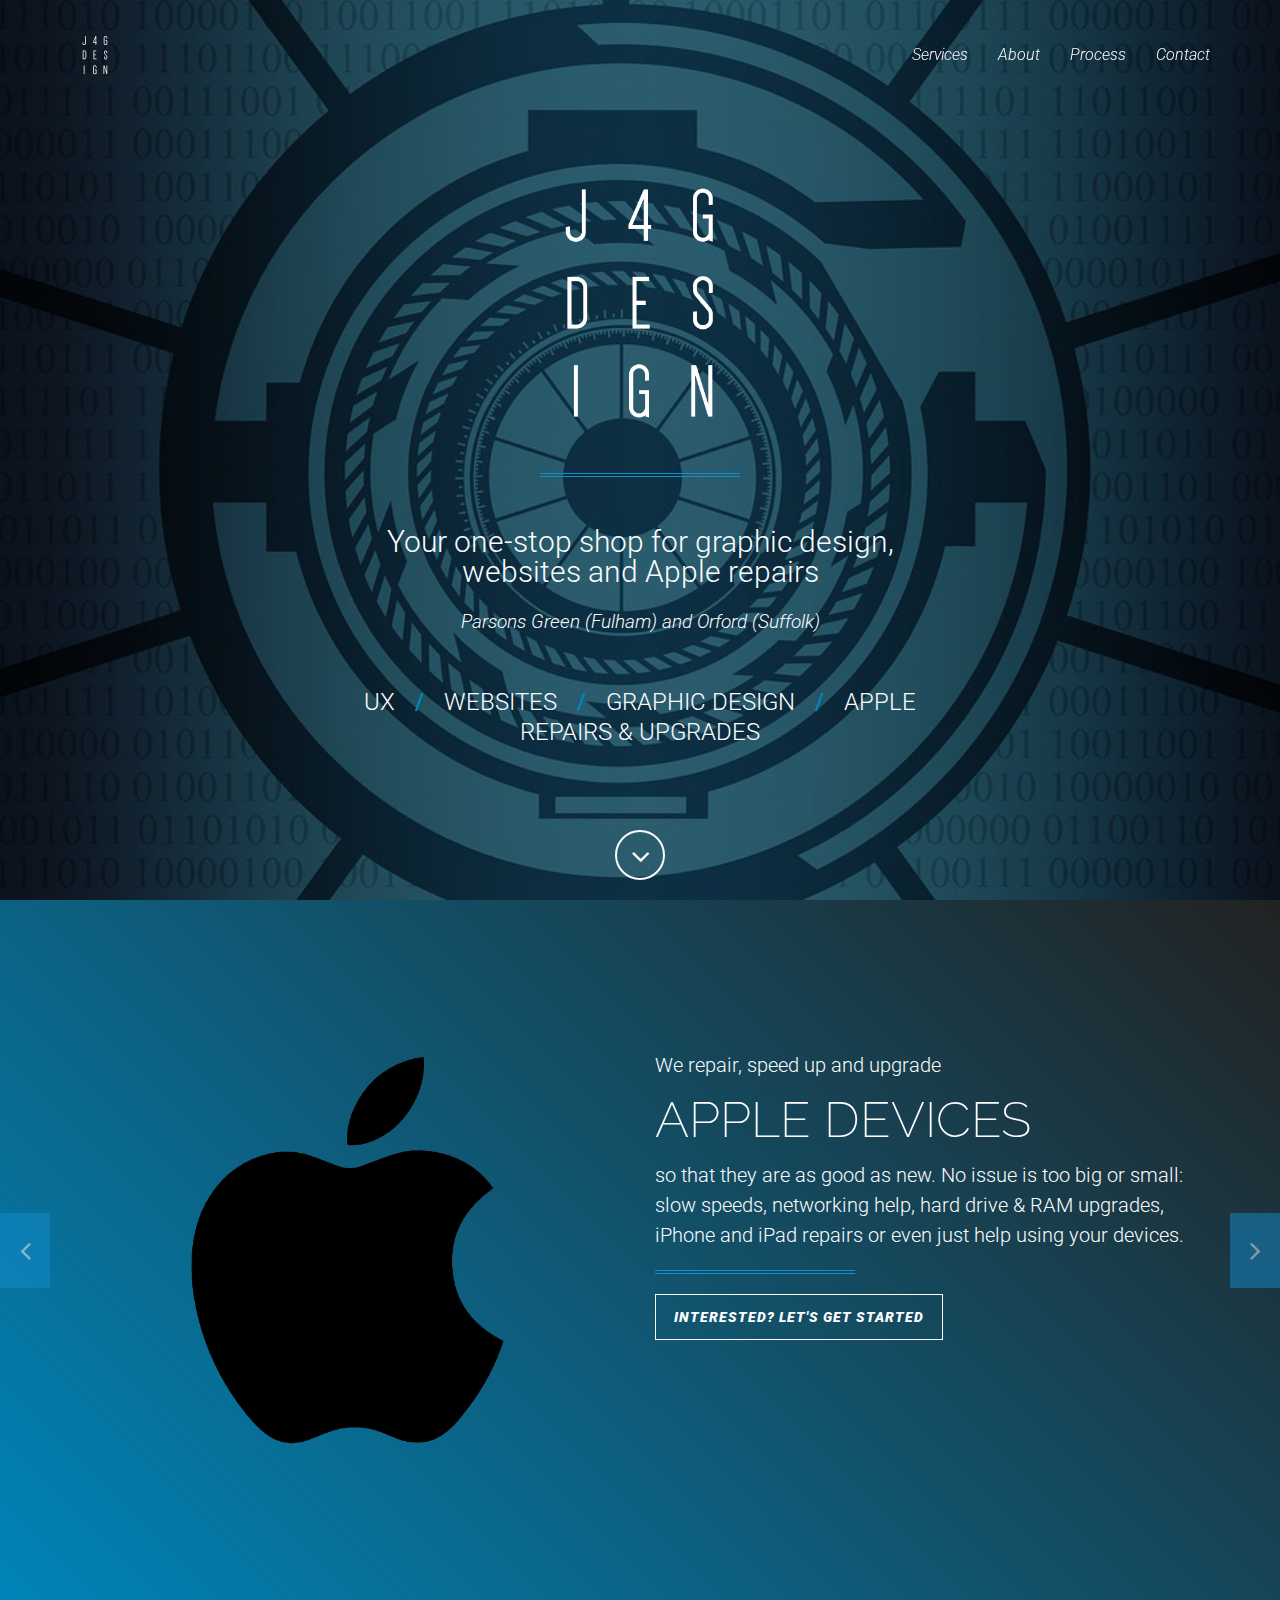
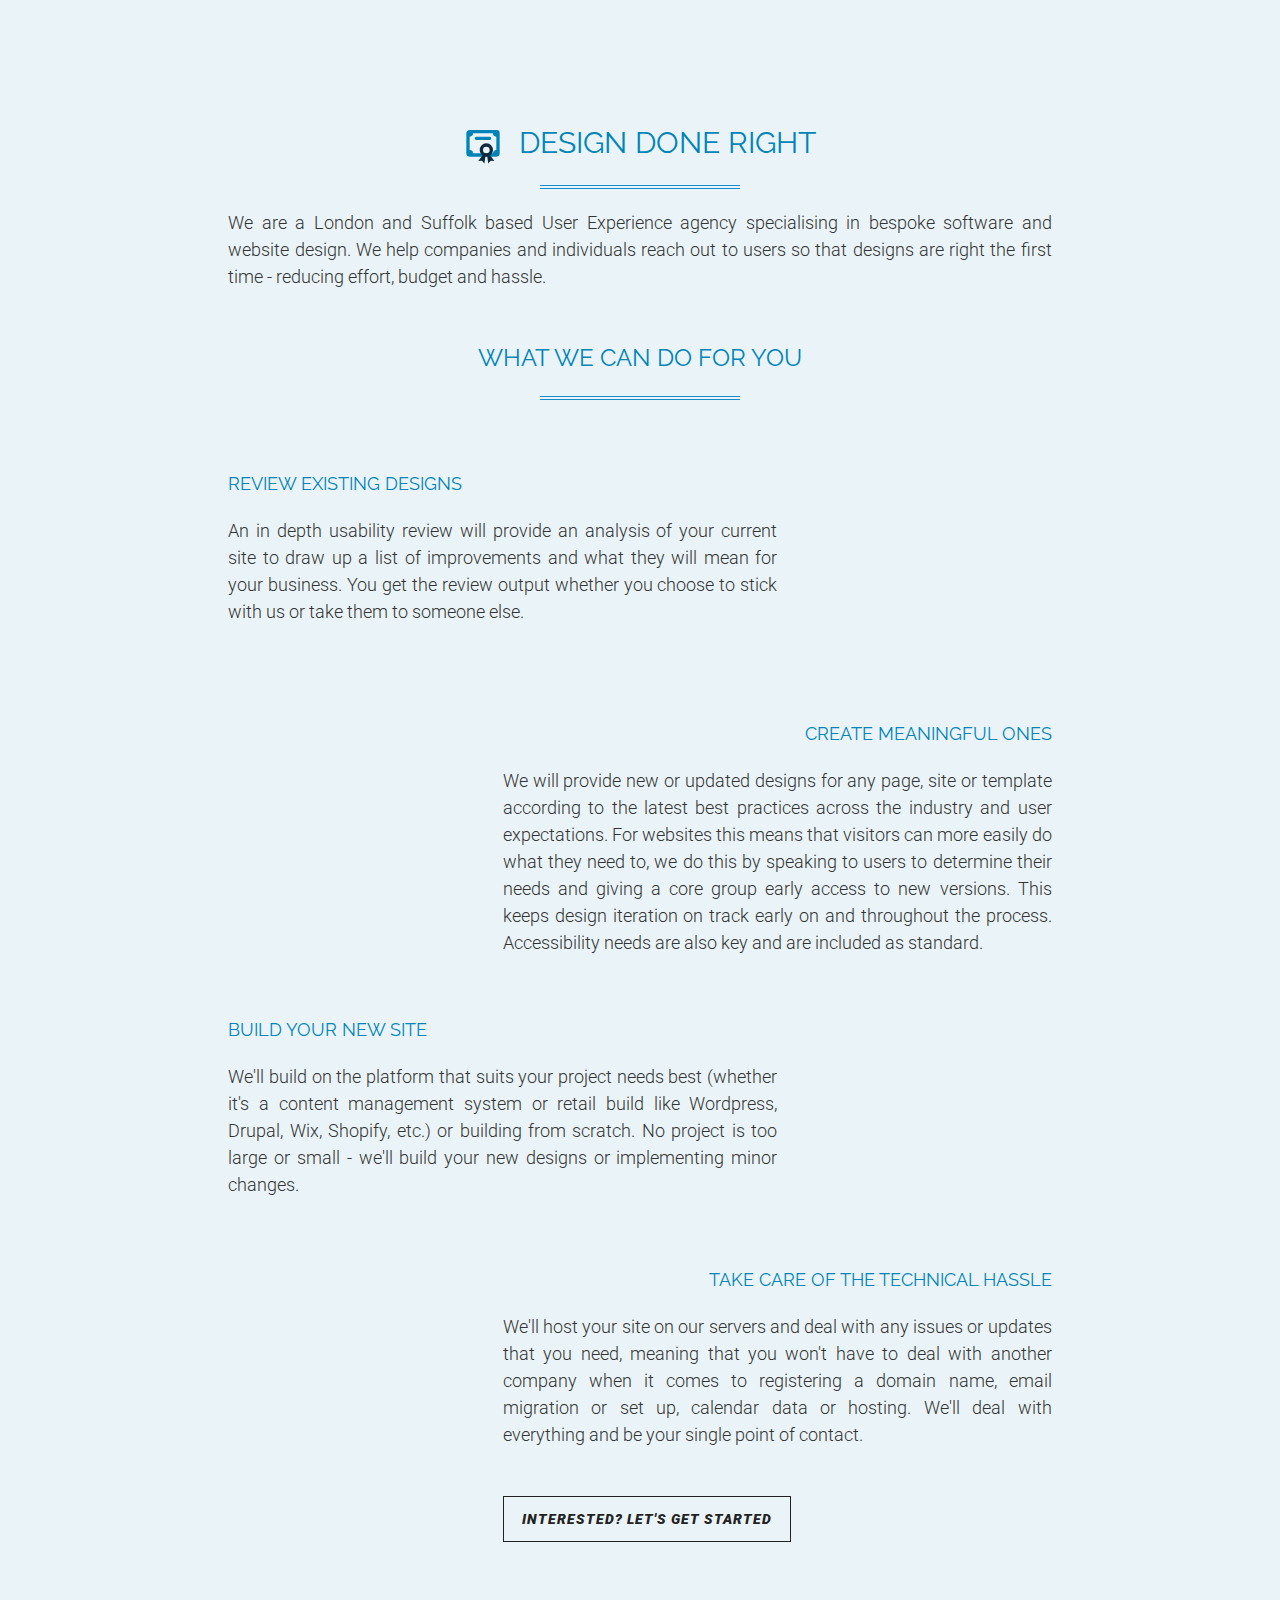
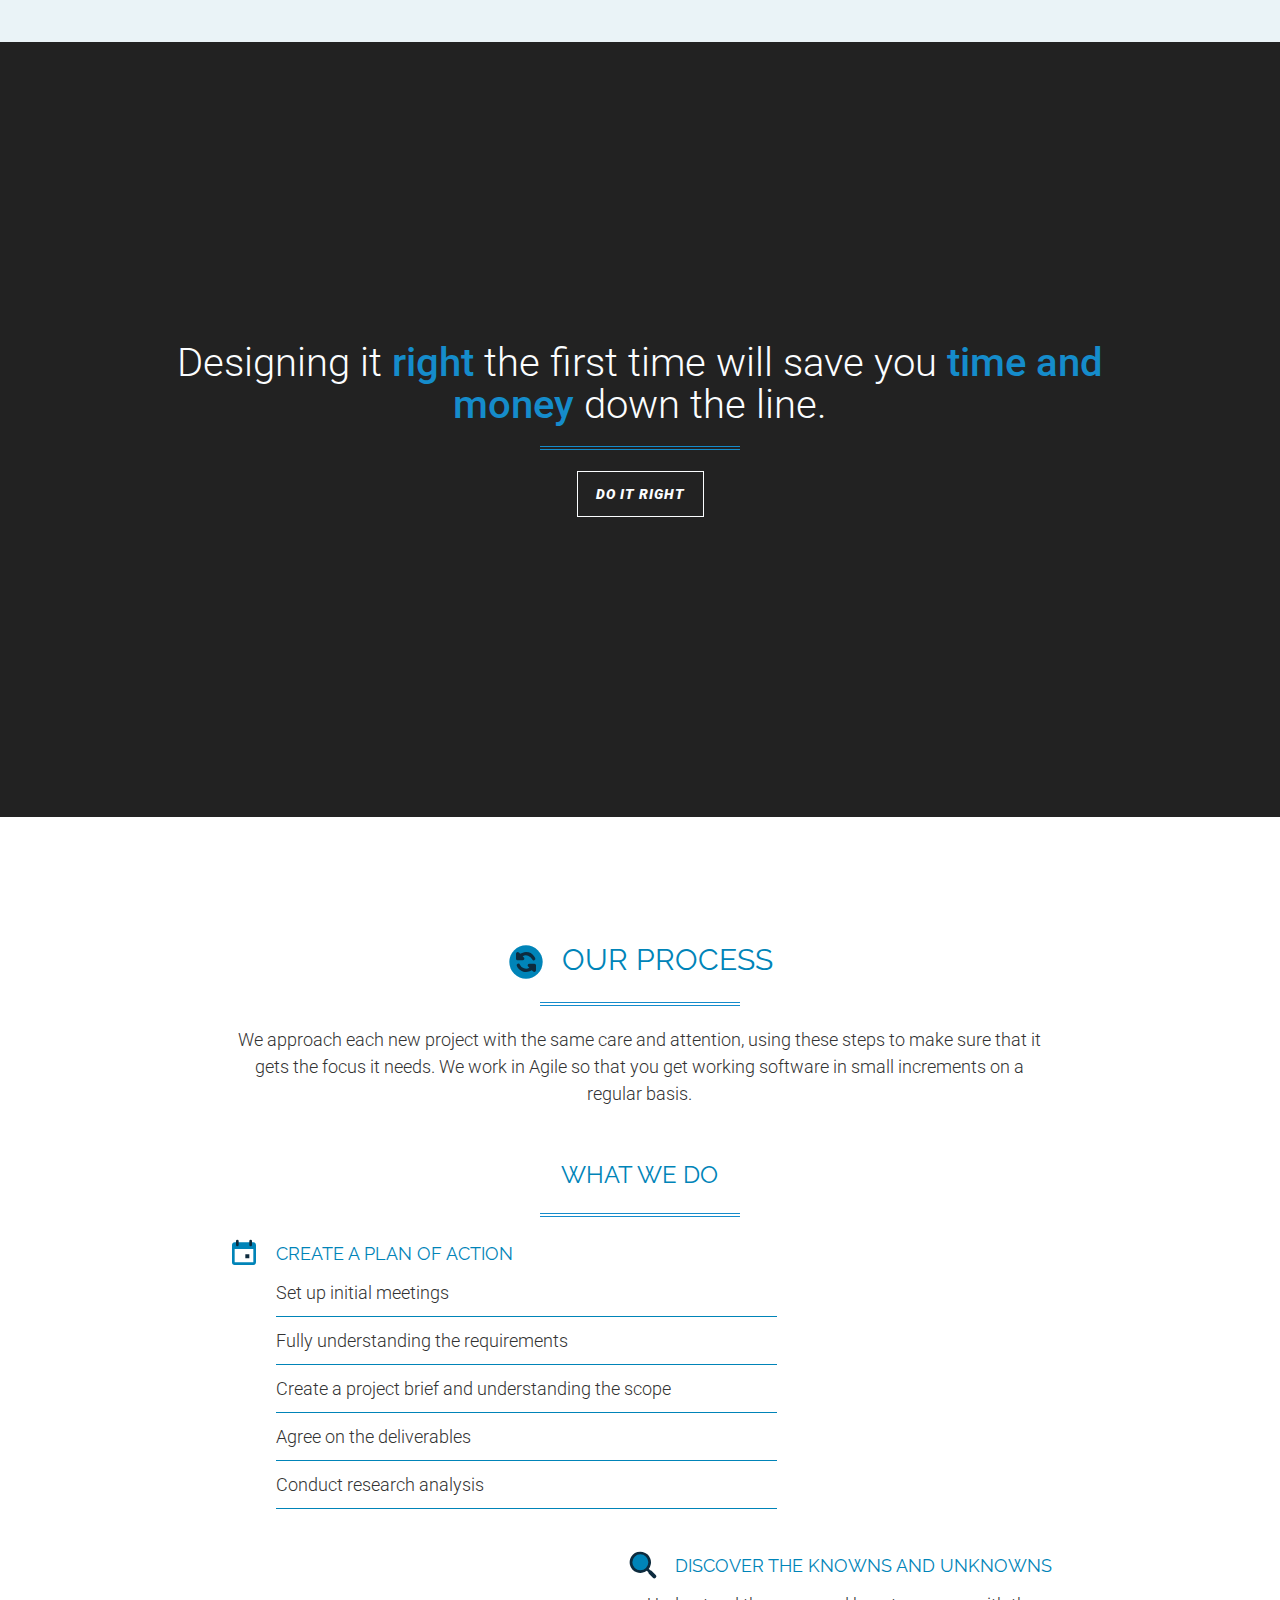
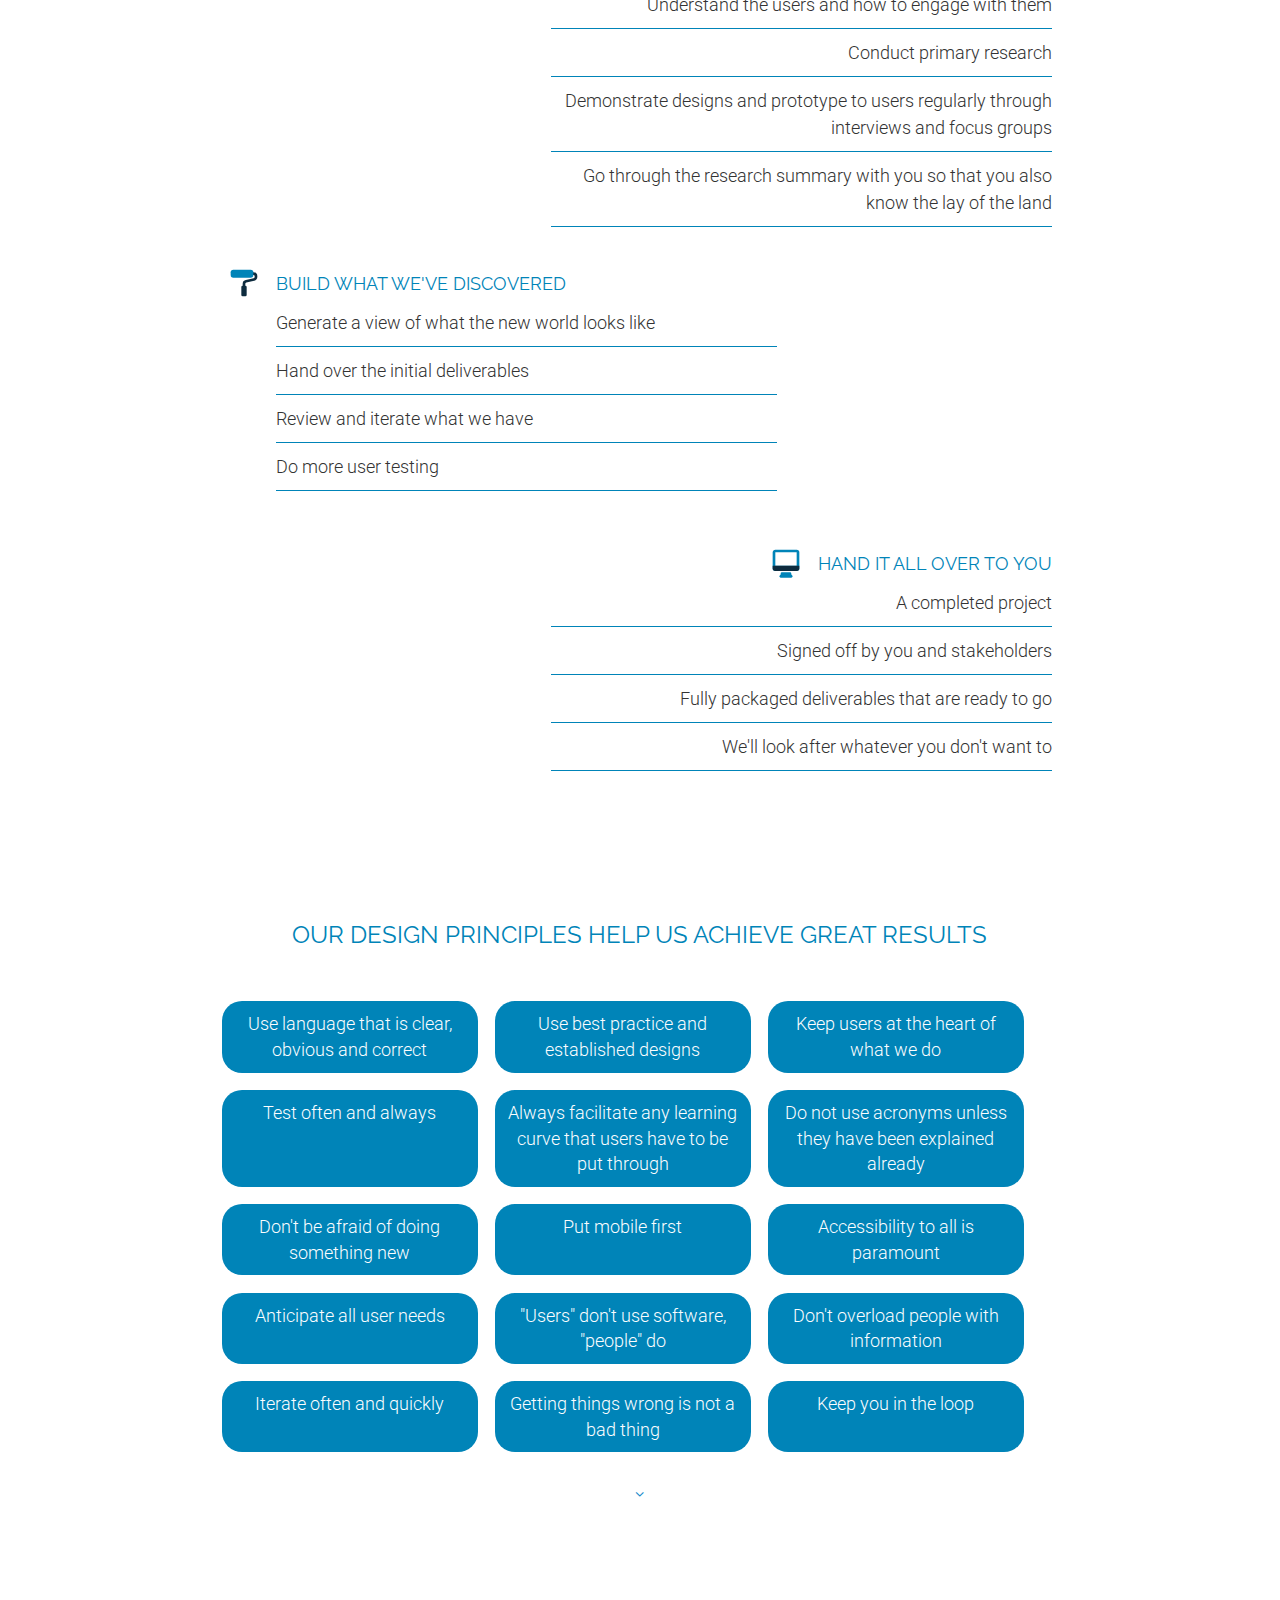
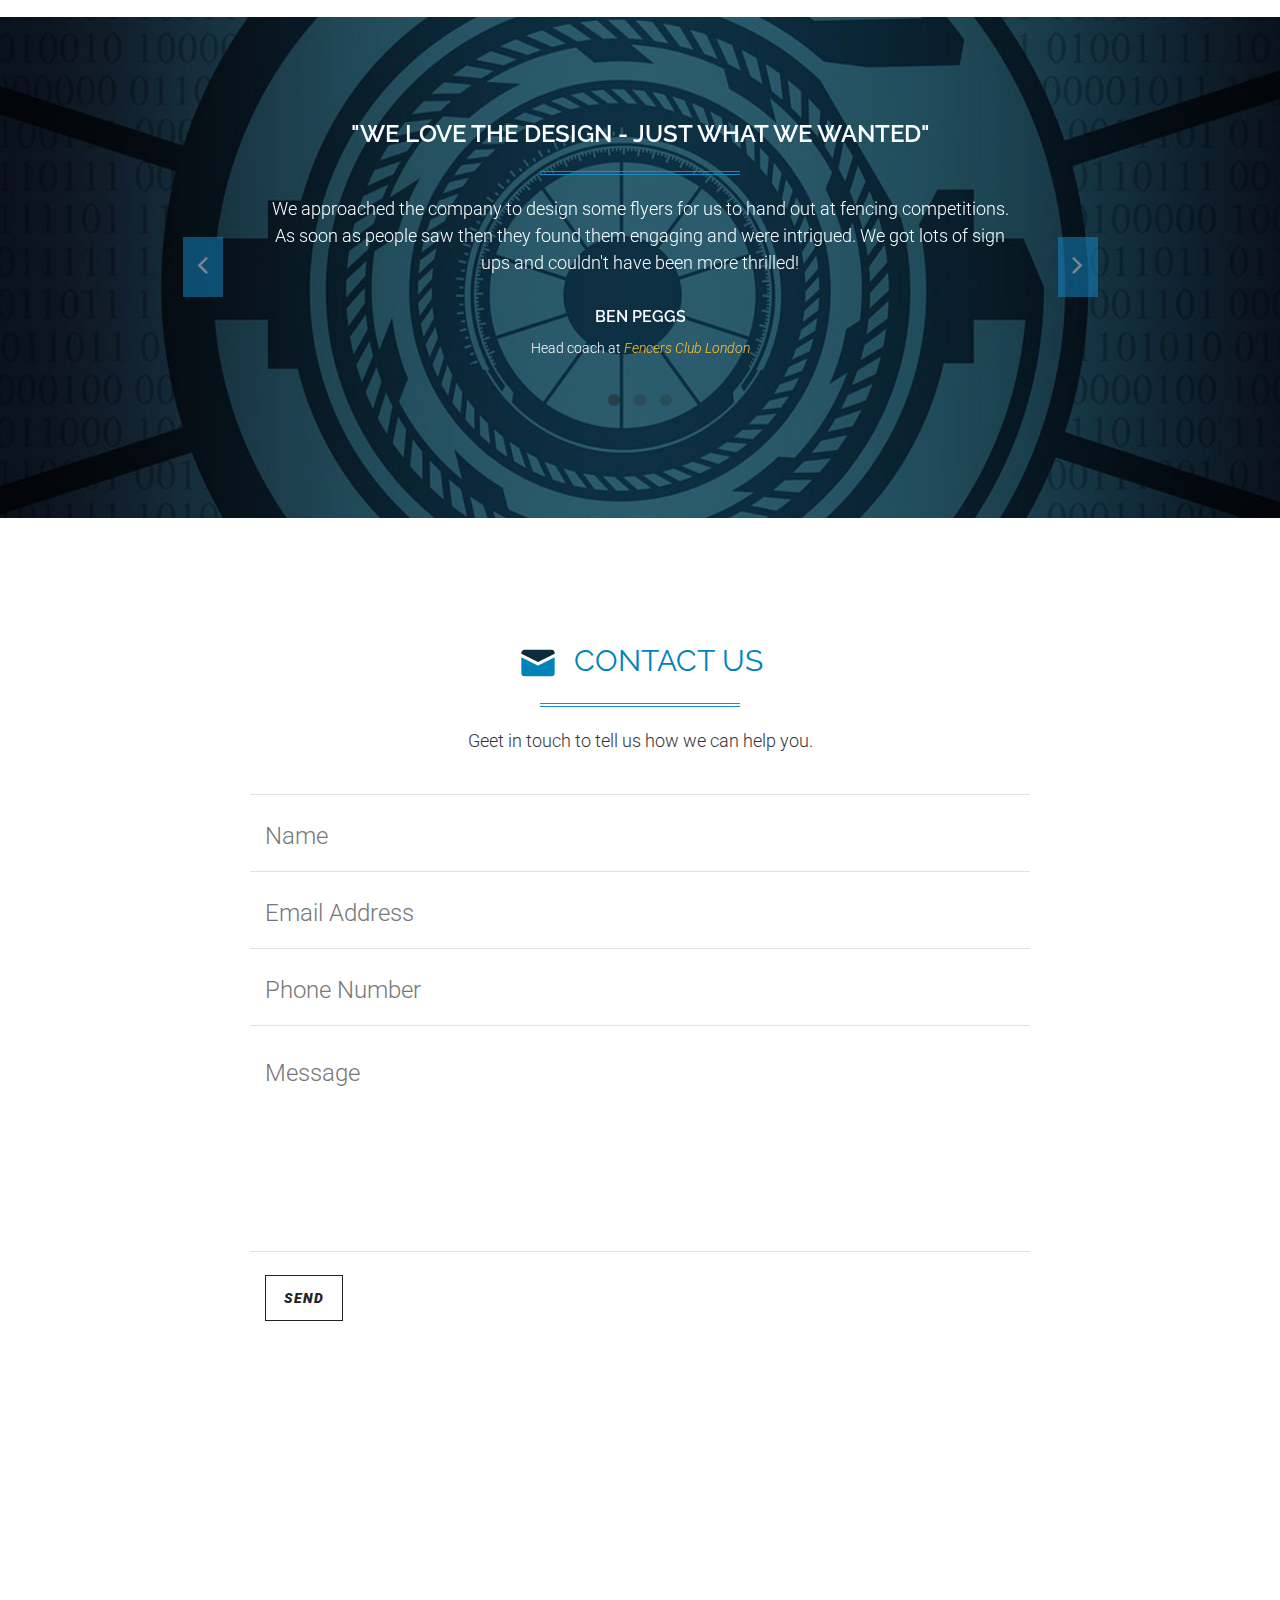
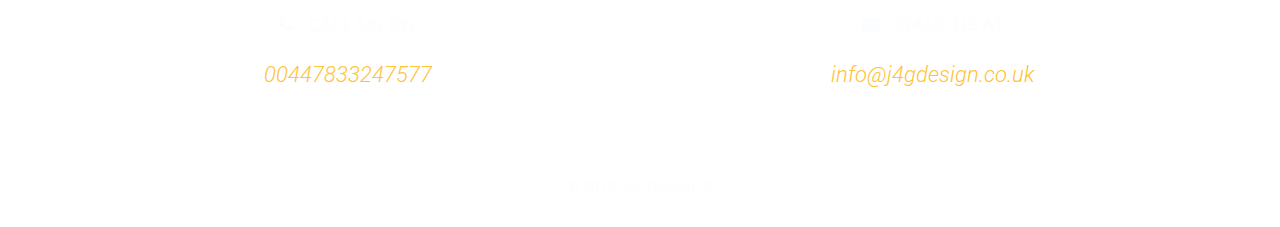
==== commit 6f246f20: "apple details added - new carousel, taglines; locations added to first banner" ====
--- a/index.html
+++ b/index.html
@@ -26,7 +26,7 @@
     <link rel="shortcut icon" href="/favicon.ico" type="image/x-icon">
     <link rel="icon" href="/favicon.ico" type="image/x-icon">
 
-    <title>J4G Design - Your one-stop shop for all things website and design - User experience design agency</title>
+    <title>J4G Design - One-stop shop for all things website, design, Apple upgrades and repairs in Parsons Green (Fulham) and Orford (Suffolk)</title>
 
     <!-- Bootstrap Core CSS -->
     <link href="assets/css/bootstrap/bootstrap.min.css" rel="stylesheet" type="text/css">
@@ -123,8 +123,9 @@
                             <!-- might not need this
             <div class="brand-name">J4G Design</div> -->
                             <hr class="colored">
-                            <div class="brand-name-subtext">Your one-stop shop for all things website and design</div>
-                            <div class="brand-name-subtext buzz"><span class="keyword">UX</span><span class="keyword">UI</span><span class="keyword">RESEARCH</span><span class="keyword">DESIGN</span><span class="keyword last">BUILD</span></div>
+                            <div class="brand-name-subtext">Your one-stop shop for graphic design, websites and Apple repairs</div>
+                            <div class="brand-name-subtext italic locations">Parsons Green (Fulham) and Orford (Suffolk)</div>
+                            <div class="brand-name-subtext buzz"><span class="keyword">UX</span><span class="keyword">WEBSITES</span><span class="keyword">GRAPHIC DESIGN</span><span class="keyword last">APPLE REPAIRS & UPGRADES</span></div>
                         </div>
                     </div>
                 </div>
@@ -134,6 +135,24 @@
     </header>
     
     <section class="portfolio-carousel" id="services">
+        <div class="item websites">
+            <div class="container-fluid">
+                <div class="row">
+                    <div class="col-md-6 col-md-push-6">
+                        <div class="project-details">
+                            <span class="project-description">We repair, speed up and upgrade</span>
+                            <span class="project-name">Apple devices</span>
+                            <span class="project-description">so that they are as good as new.  No issue is too big or small: slow speeds, networking help, hard drive & RAM upgrades, iPhone and iPad repairs or even just help using your devices.</span>
+                            <hr class="colored">
+                            <a href="#contact" class="btn btn-outline-light">Interested? Let's get started</a>
+                        </div>
+                    </div>
+                    <div class="col-md-6 col-md-pull-6 hidden-xs">
+                        <img src="assets/img/appleLogo.png" class="img-responsive portfolio-image" alt="">
+                    </div>
+                </div>
+            </div>
+        </div>
         <div class="item websites">
             <div class="container-fluid">
                 <div class="row">
--- a/assets/css/j4gdesign.css
+++ b/assets/css/j4gdesign.css
@@ -1322,4 +1322,13 @@
 .buzz {
     margin-top: 50px;
     font-size: 1.5em!important;
+}
+
+.italic {
+    font-style: italic;
+}
+
+.locations {
+    font-size: 1.2em!important;
+    margin-top: 20px!important;
 }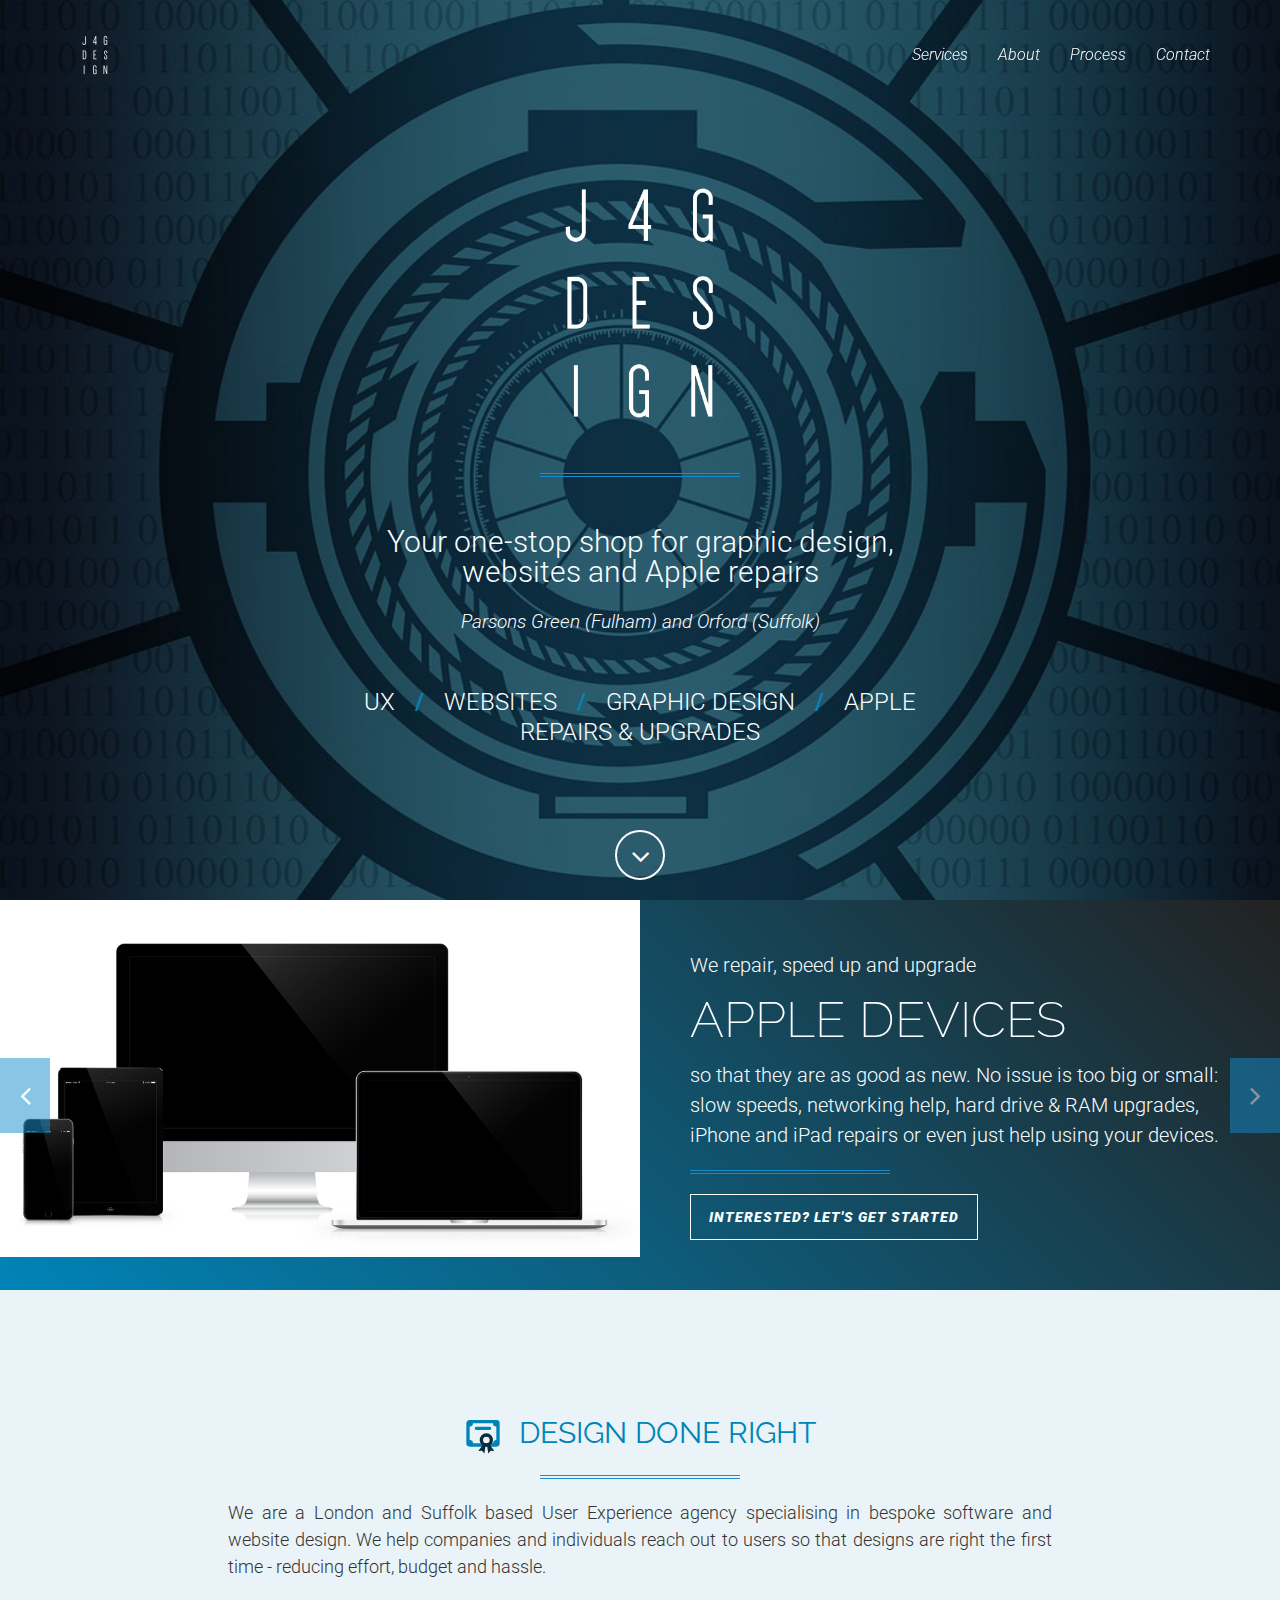
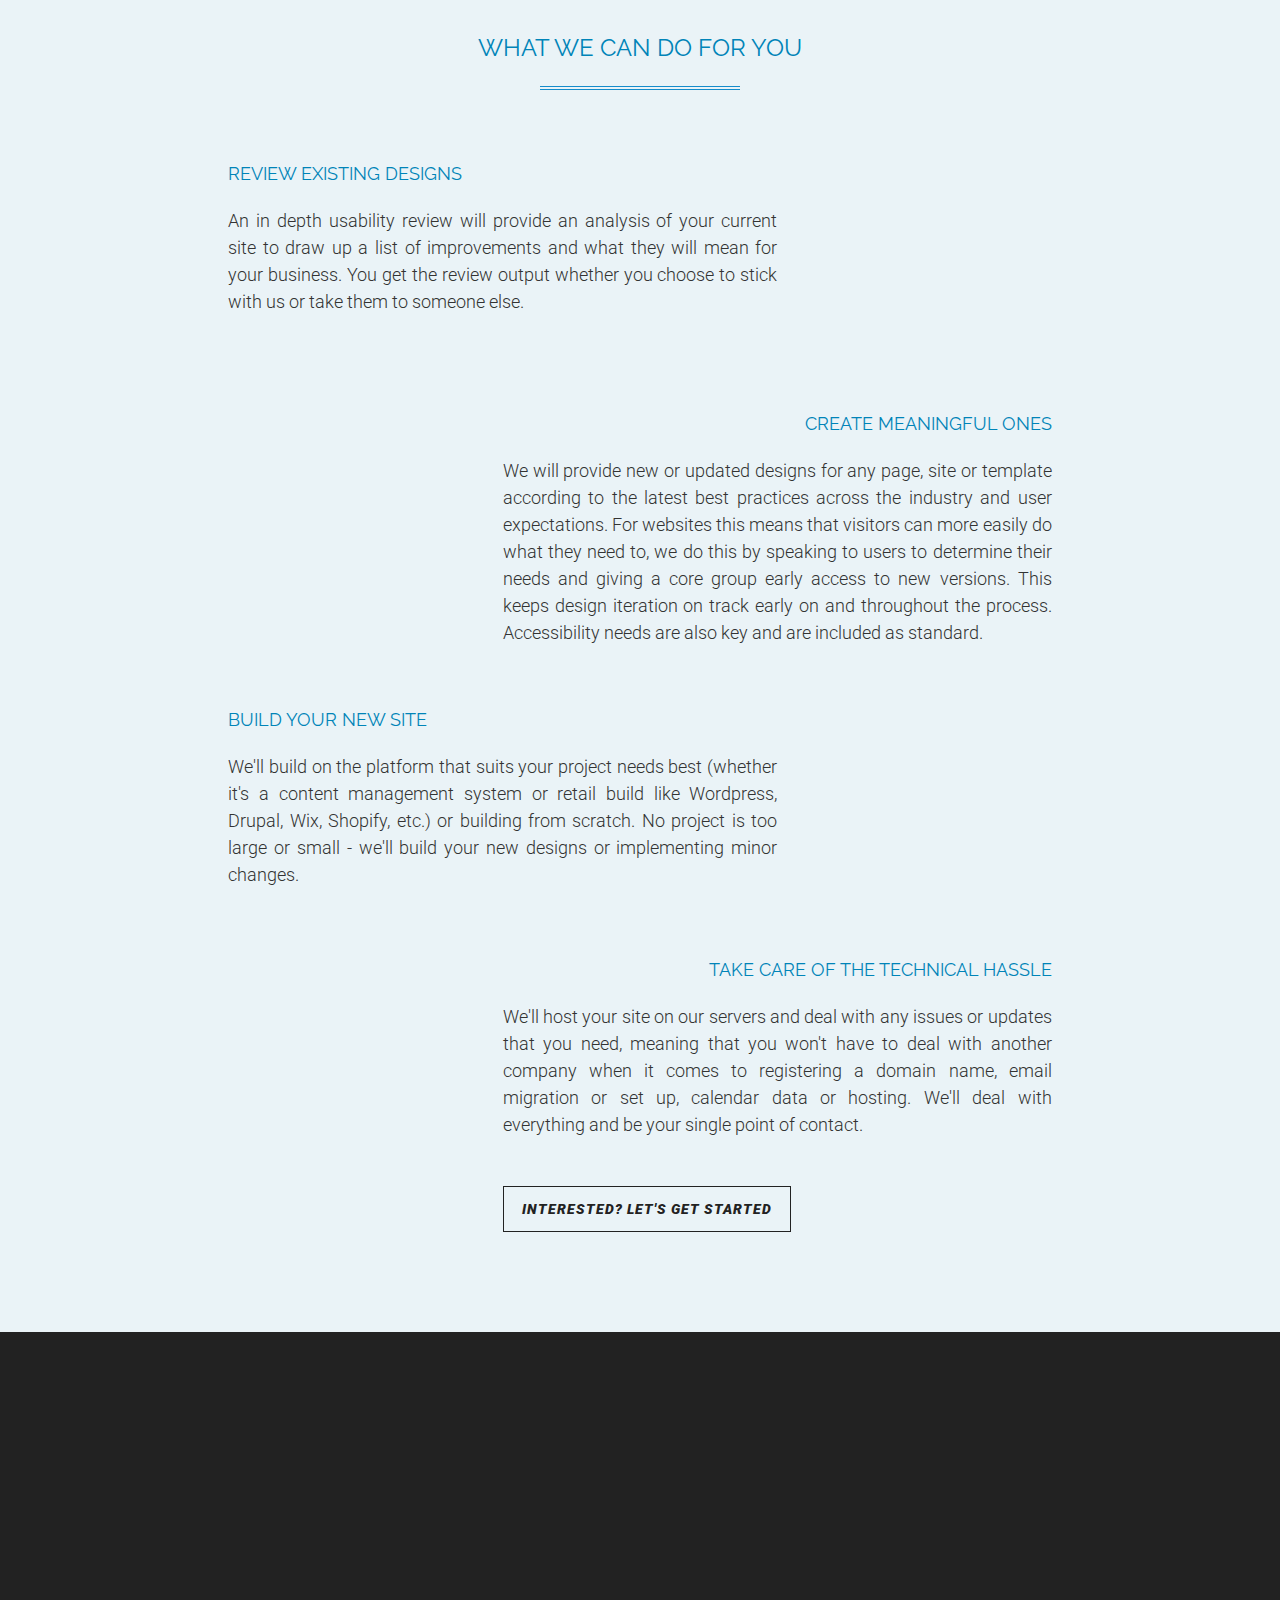
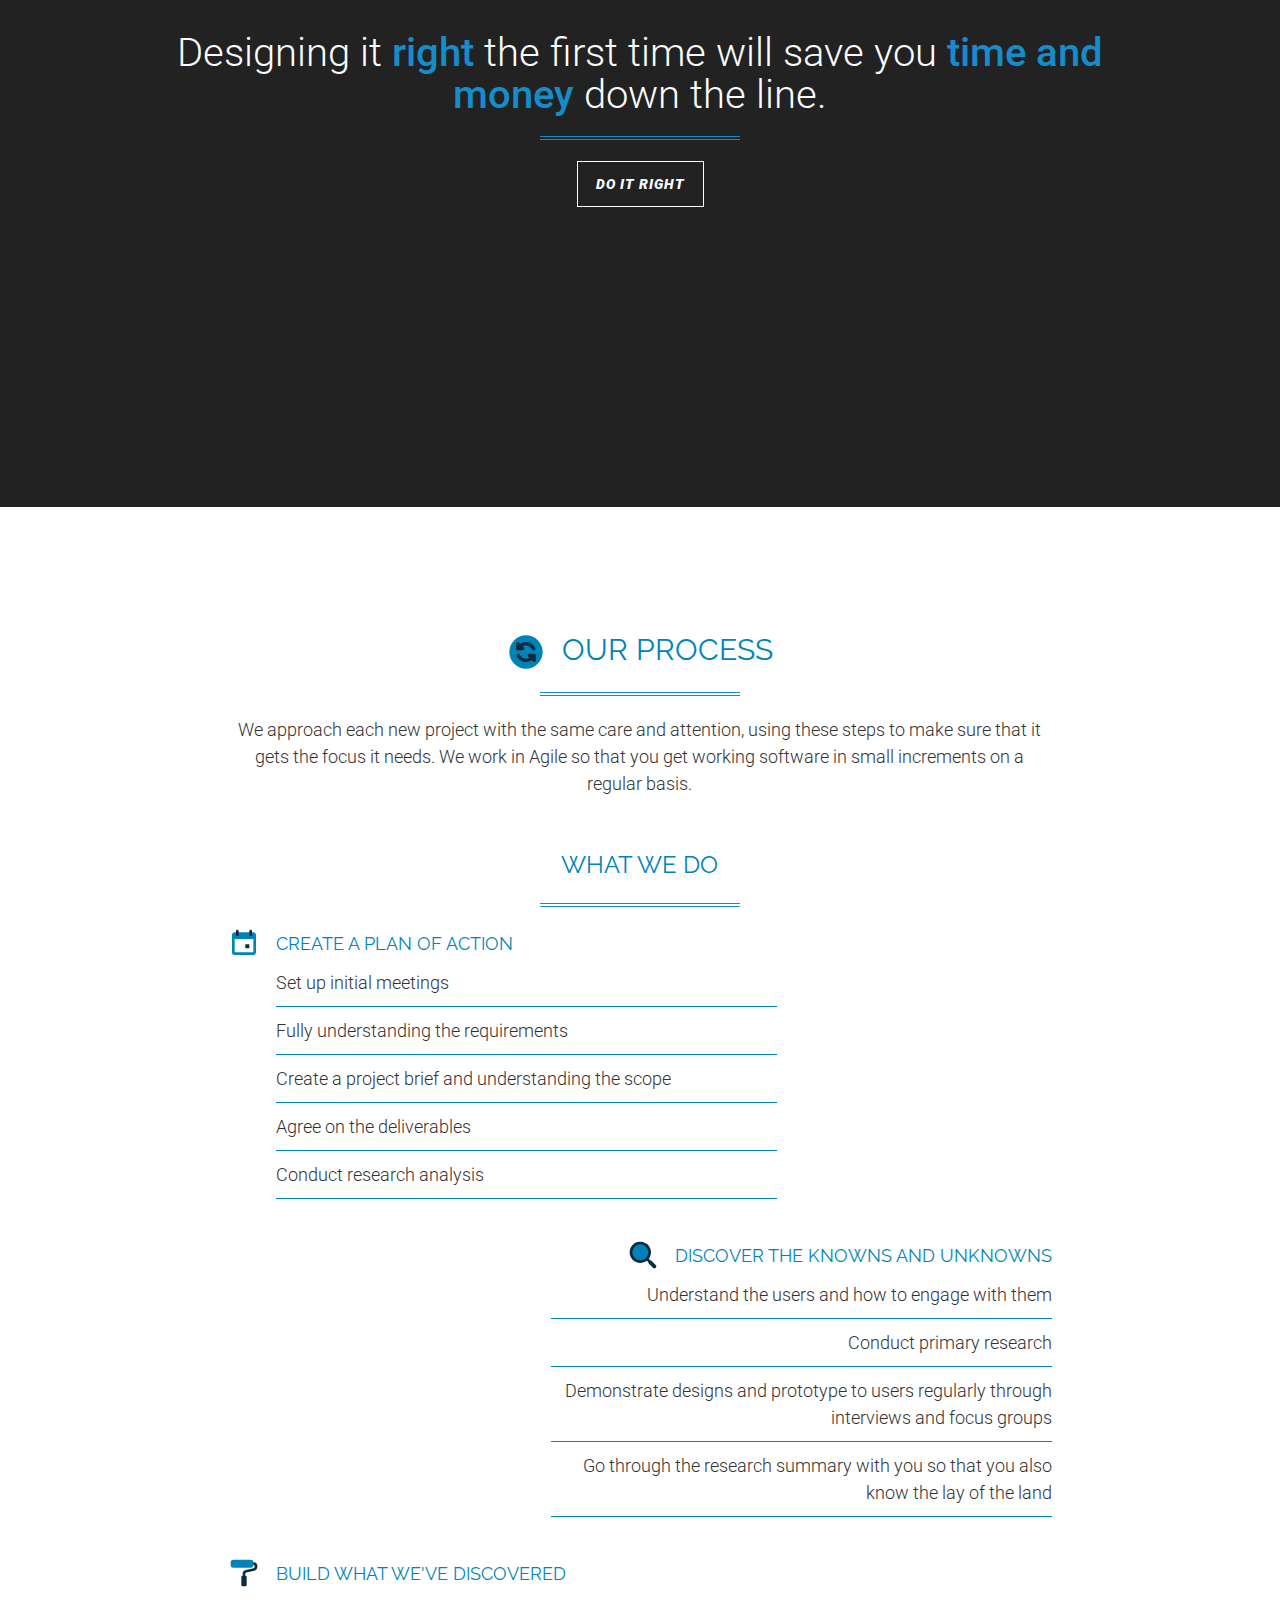
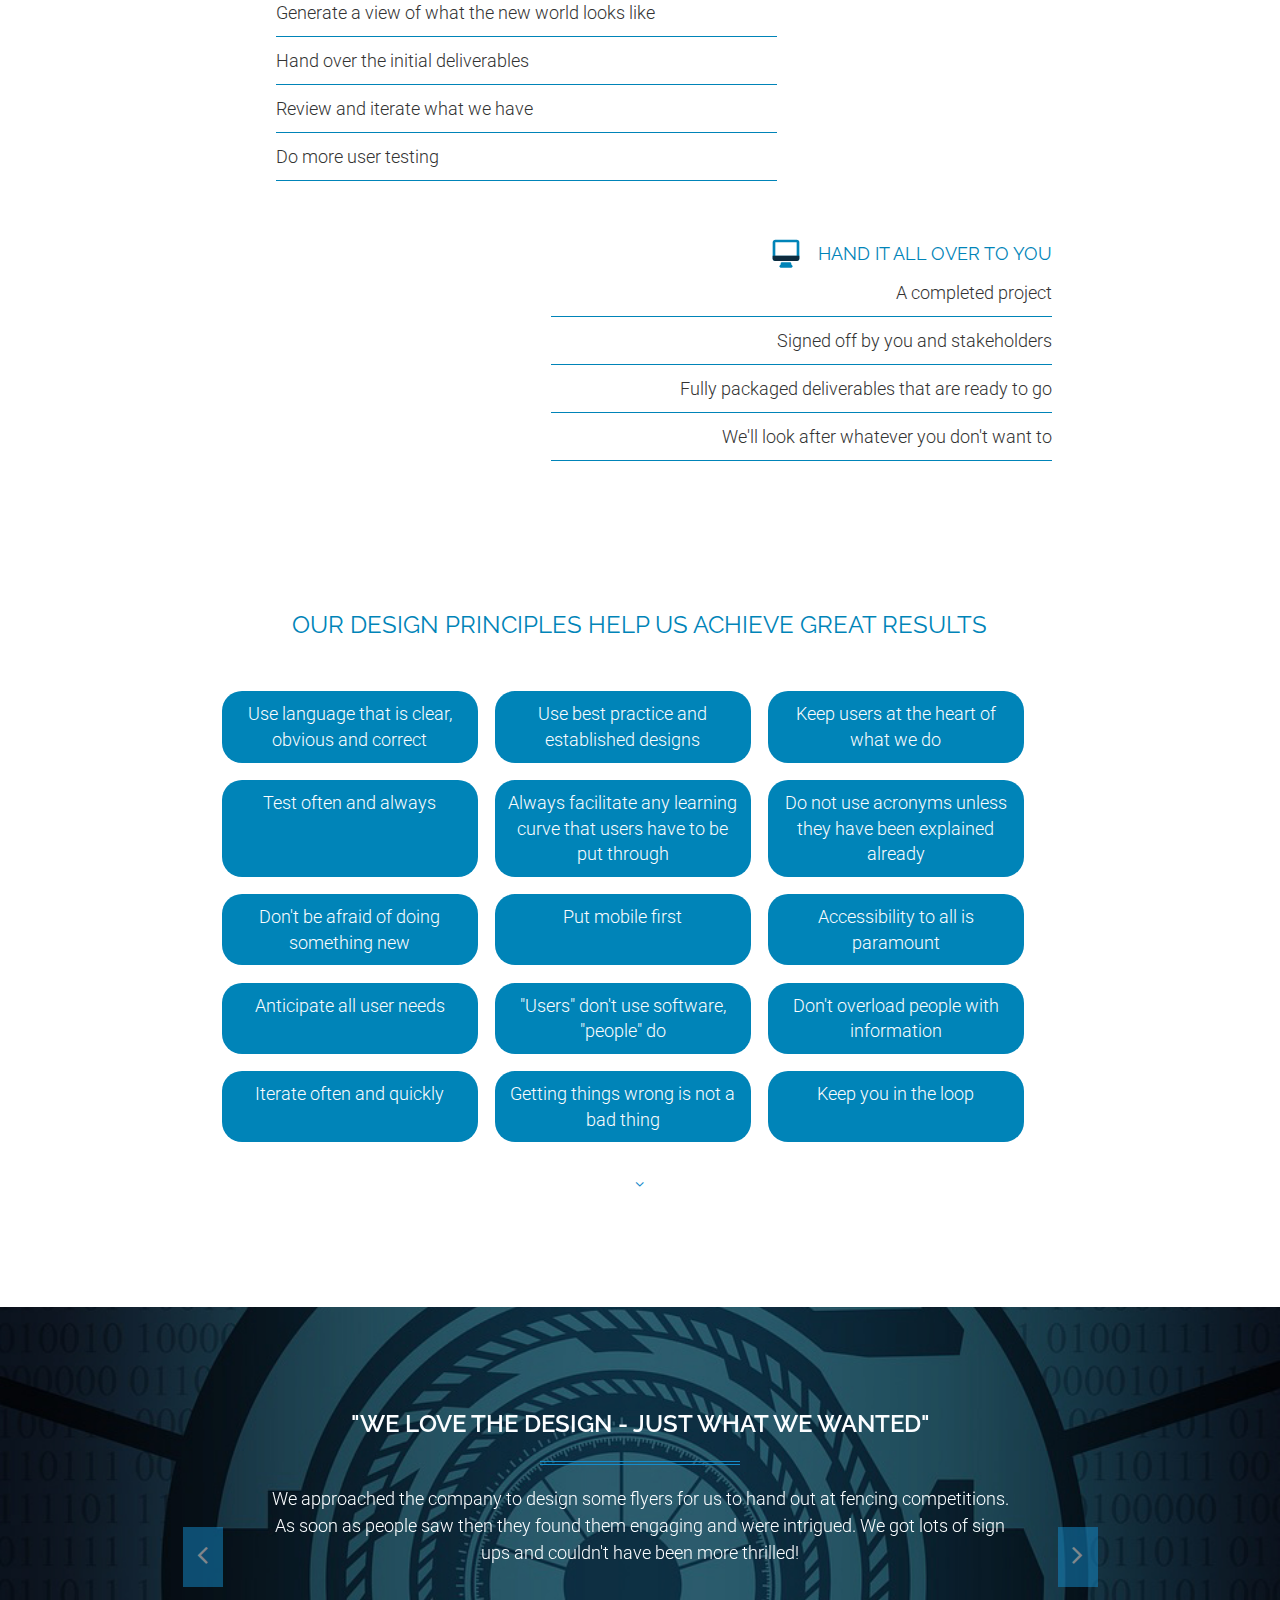
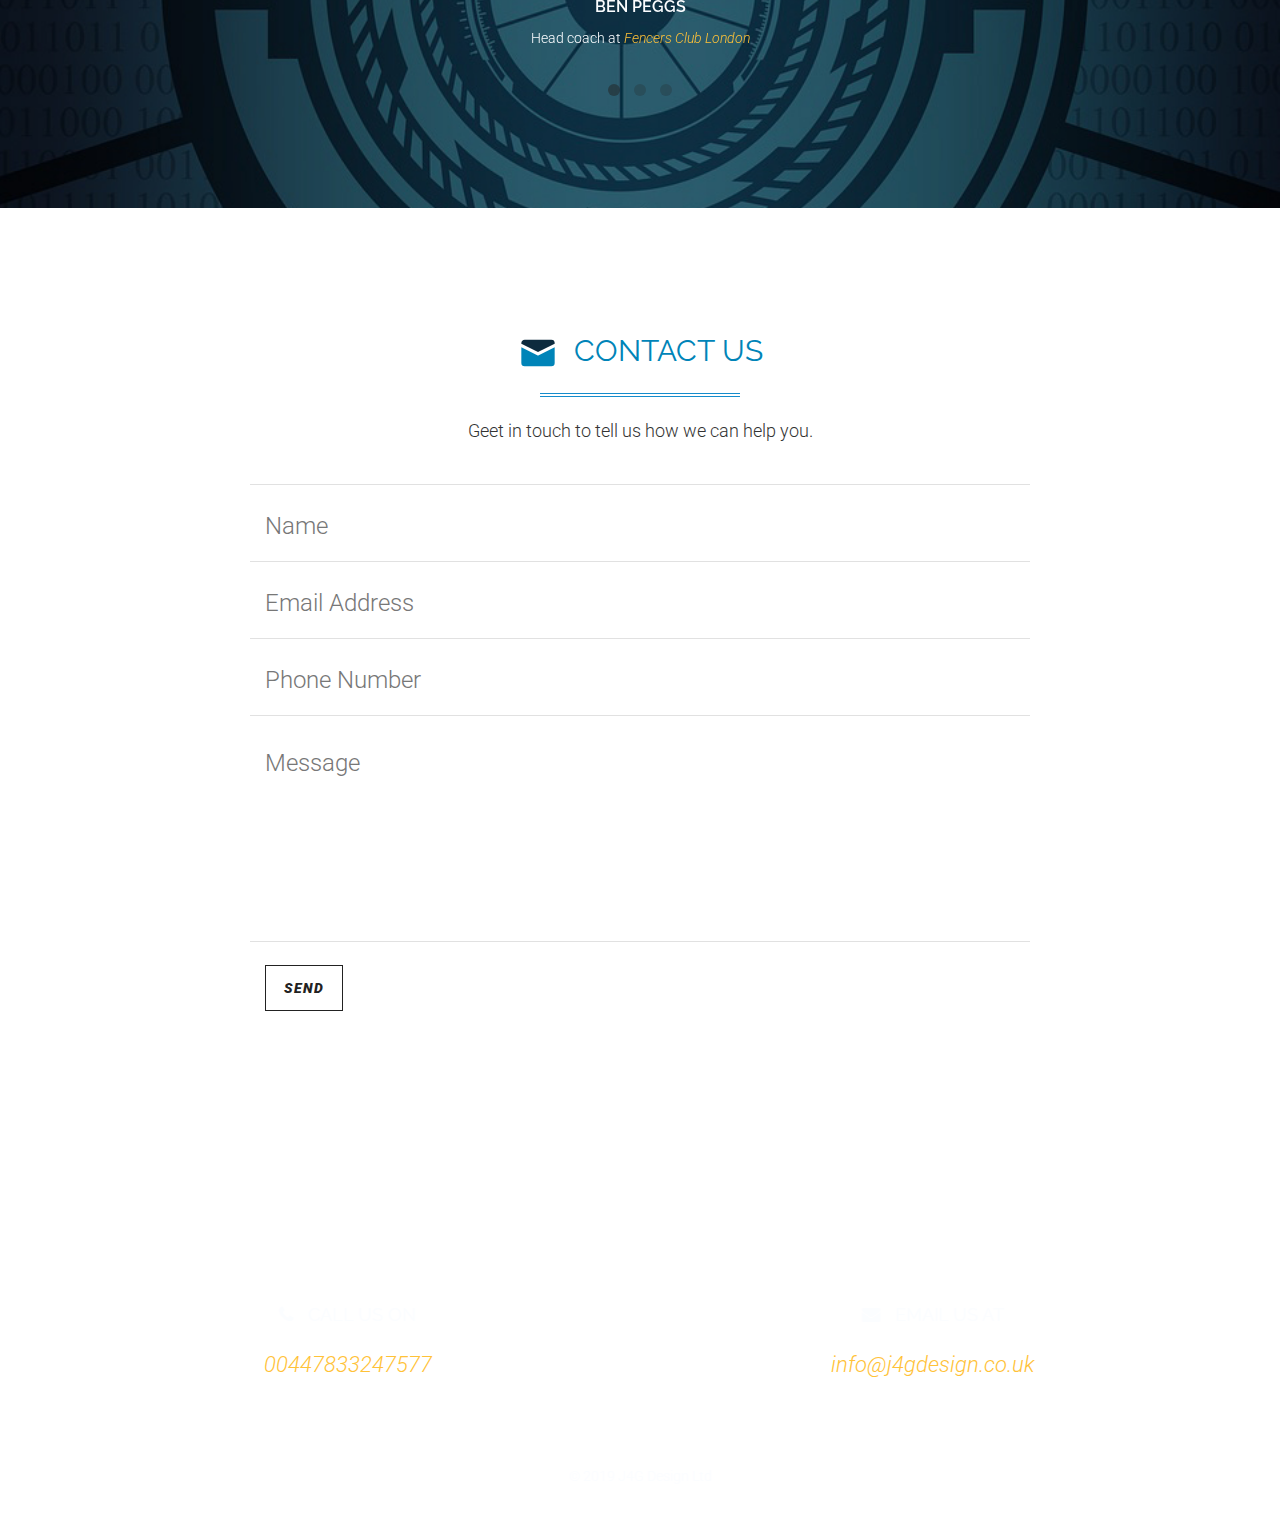
==== commit b0137714: "carousel design changed to better display images - still a work in progress" ====
--- a/index.html
+++ b/index.html
@@ -135,10 +135,9 @@
     </header>
     
     <section class="portfolio-carousel" id="services">
-        <div class="item websites">
-            <div class="container-fluid">
-                <div class="row">
-                    <div class="col-md-6 col-md-push-6">
+        <div class="item websites padding0">
+                <div class="row padding0">
+                    <div class="col-md-6 col-md-push-6 content">
                         <div class="project-details">
                             <span class="project-description">We repair, speed up and upgrade</span>
                             <span class="project-name">Apple devices</span>
@@ -147,11 +146,10 @@
                             <a href="#contact" class="btn btn-outline-light">Interested? Let's get started</a>
                         </div>
                     </div>
-                    <div class="col-md-6 col-md-pull-6 hidden-xs">
-                        <img src="assets/img/appleLogo.png" class="img-responsive portfolio-image" alt="">
-                    </div>
-                </div>
-            </div>
+                    <div class="padding0 col-md-6 col-md-pull-6 hidden-xs">
+                        <img src="assets/img/idevices.png" class="img-responsive portfolio-imag padding0e" alt="">
+                    </div>
+                </div>
         </div>
         <div class="item websites">
             <div class="container-fluid">
--- a/assets/css/j4gdesign.css
+++ b/assets/css/j4gdesign.css
@@ -714,7 +714,6 @@
 }
 
 .portfolio-carousel .item {
-    padding: 50px 55px;
     text-align: center;
     background: no-repeat center center scroll;
     background-image: linear-gradient(45deg, var(--J4GBlue), var(--222));
@@ -722,6 +721,14 @@
     -moz-background-size: cover;
     background-size: cover;
     -o-background-size: cover;
+}
+
+.padding0 {
+    padding: 0!important;
+}
+
+.content {
+    padding: 50px;
 }
 
 .portfolio-carousel .item .portfolio-image {
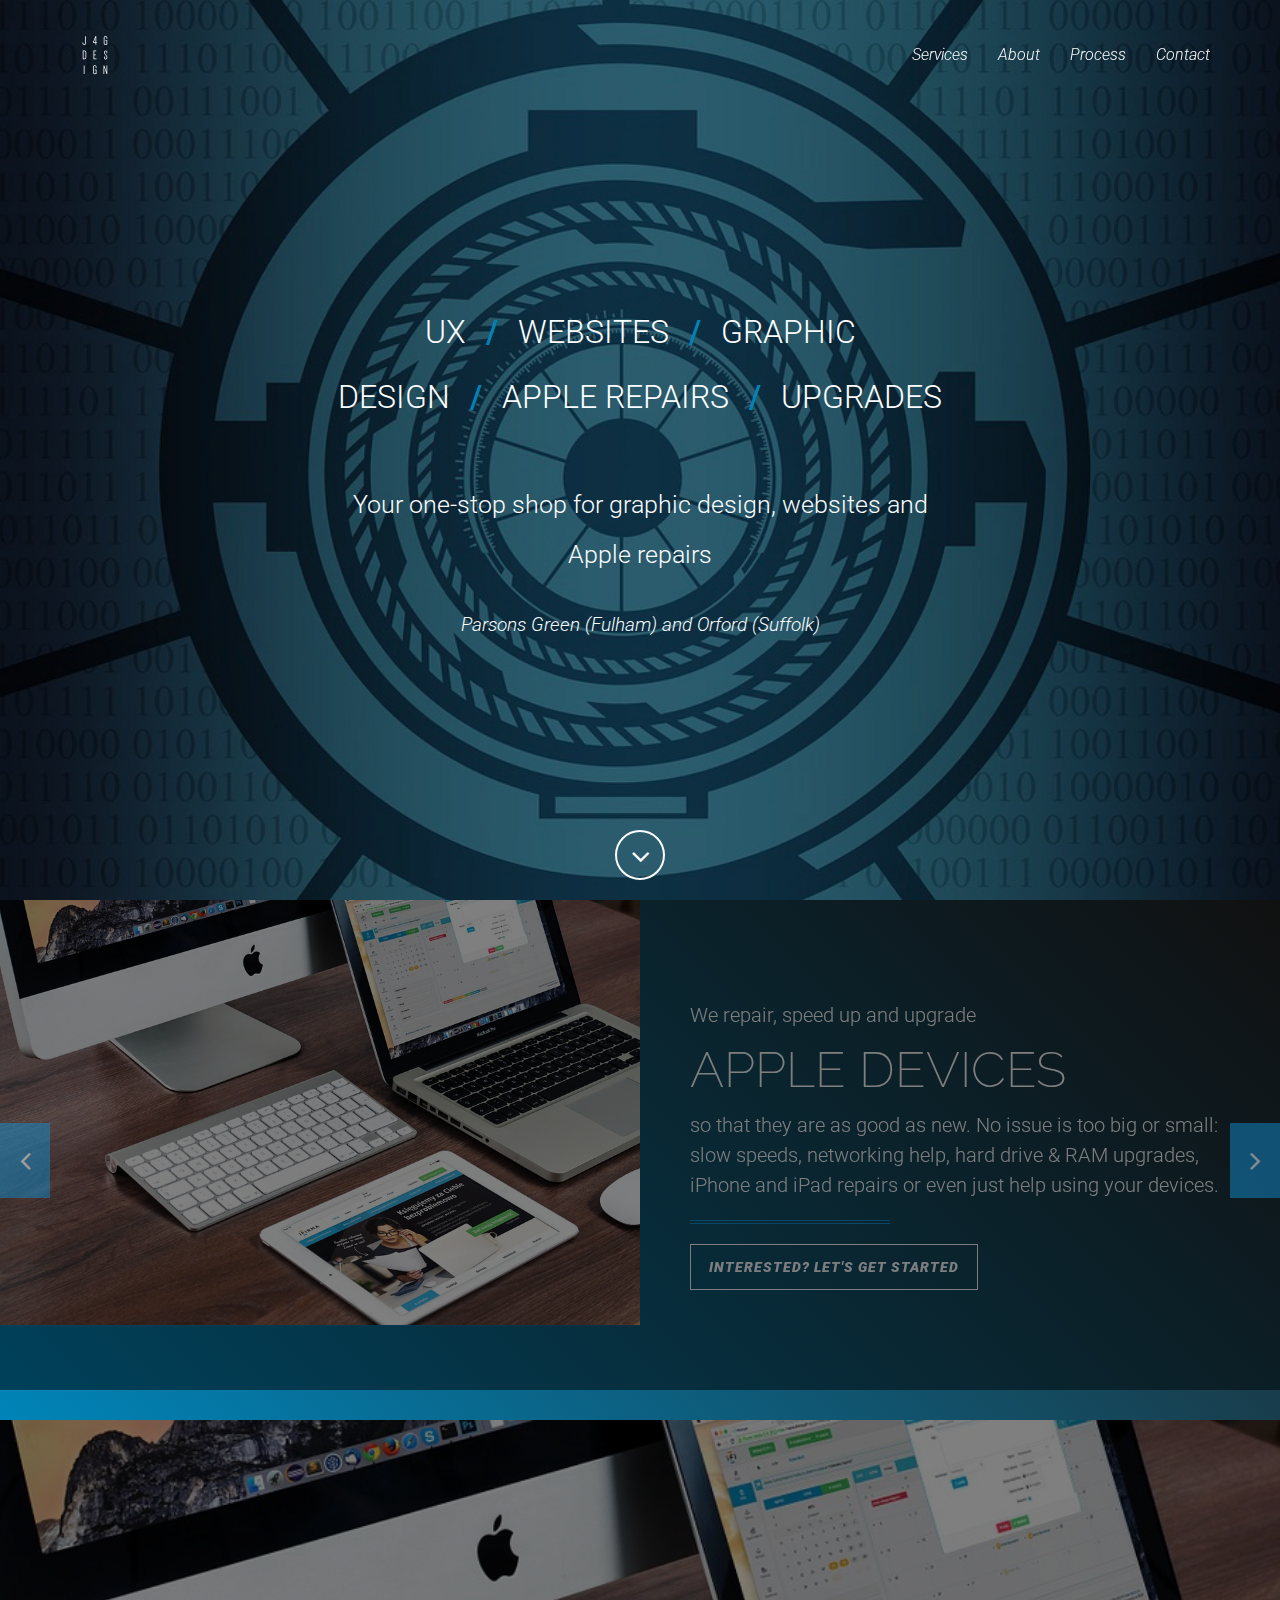
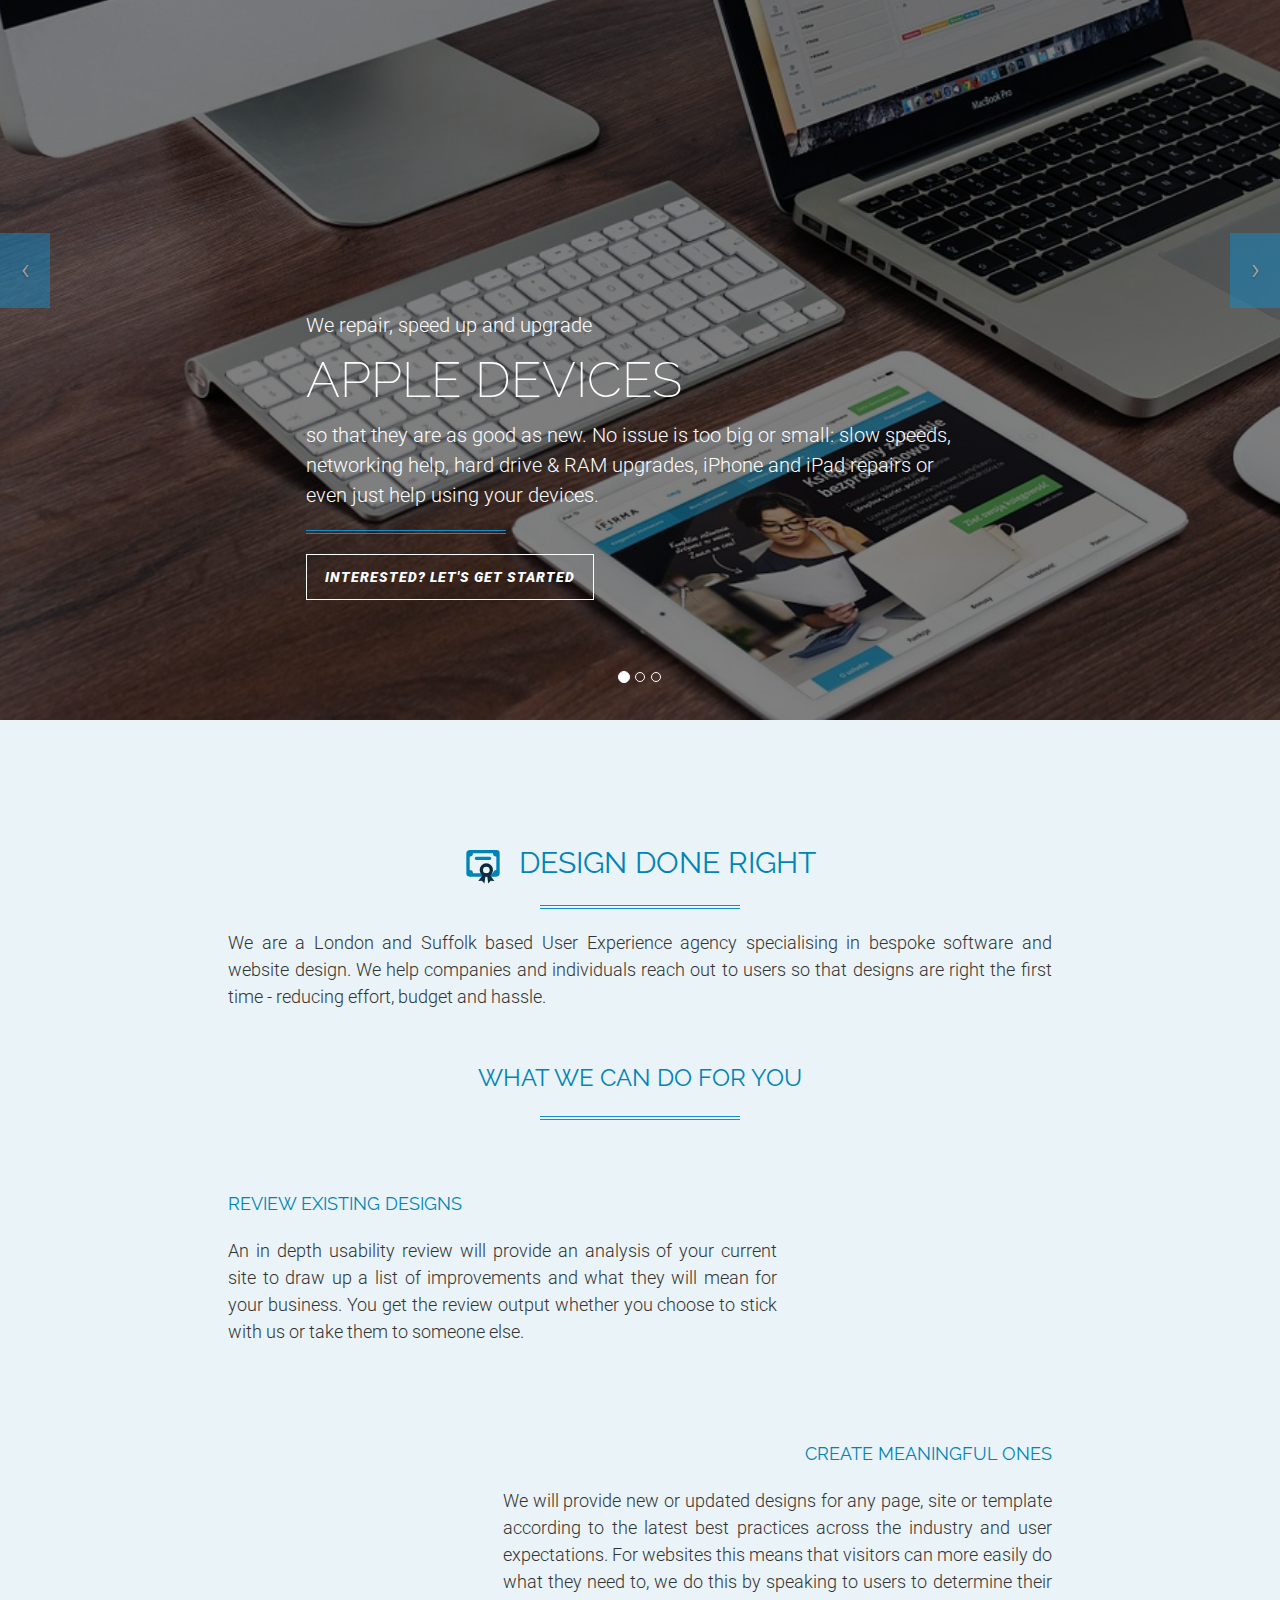
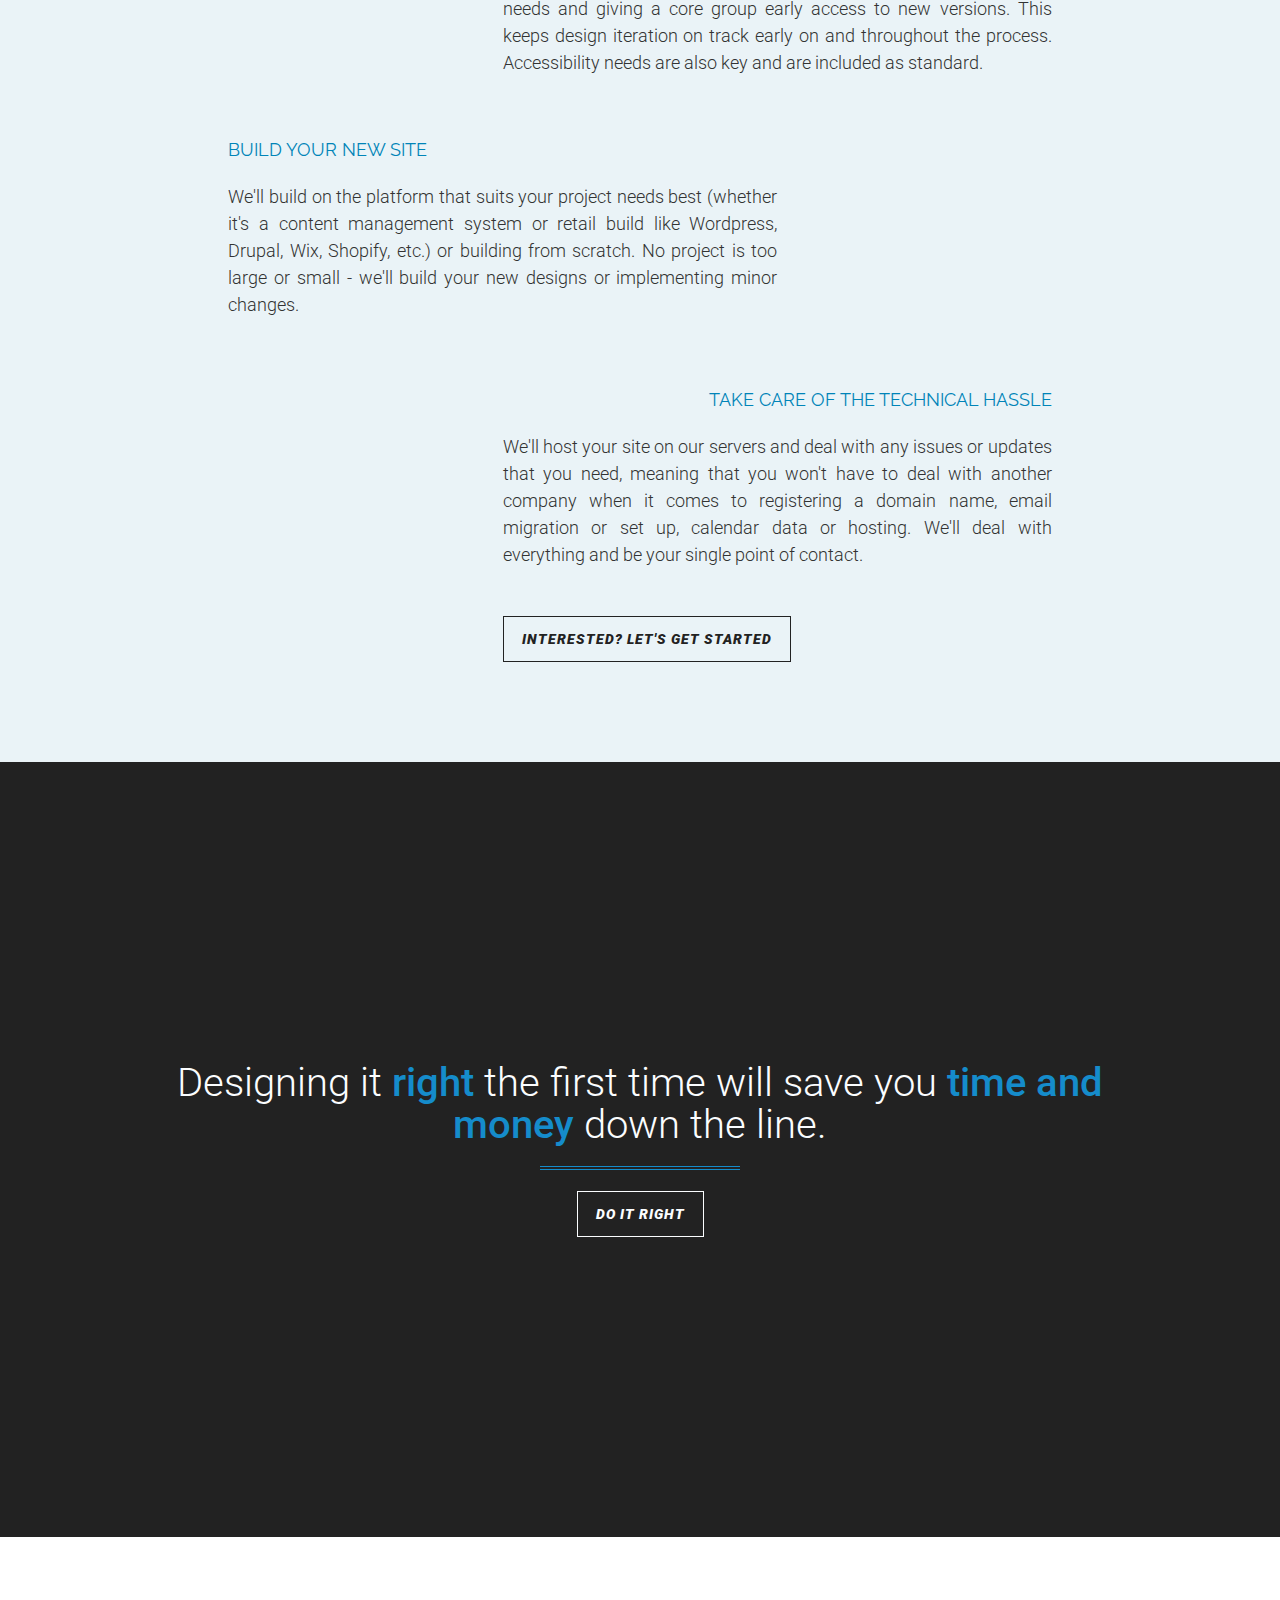
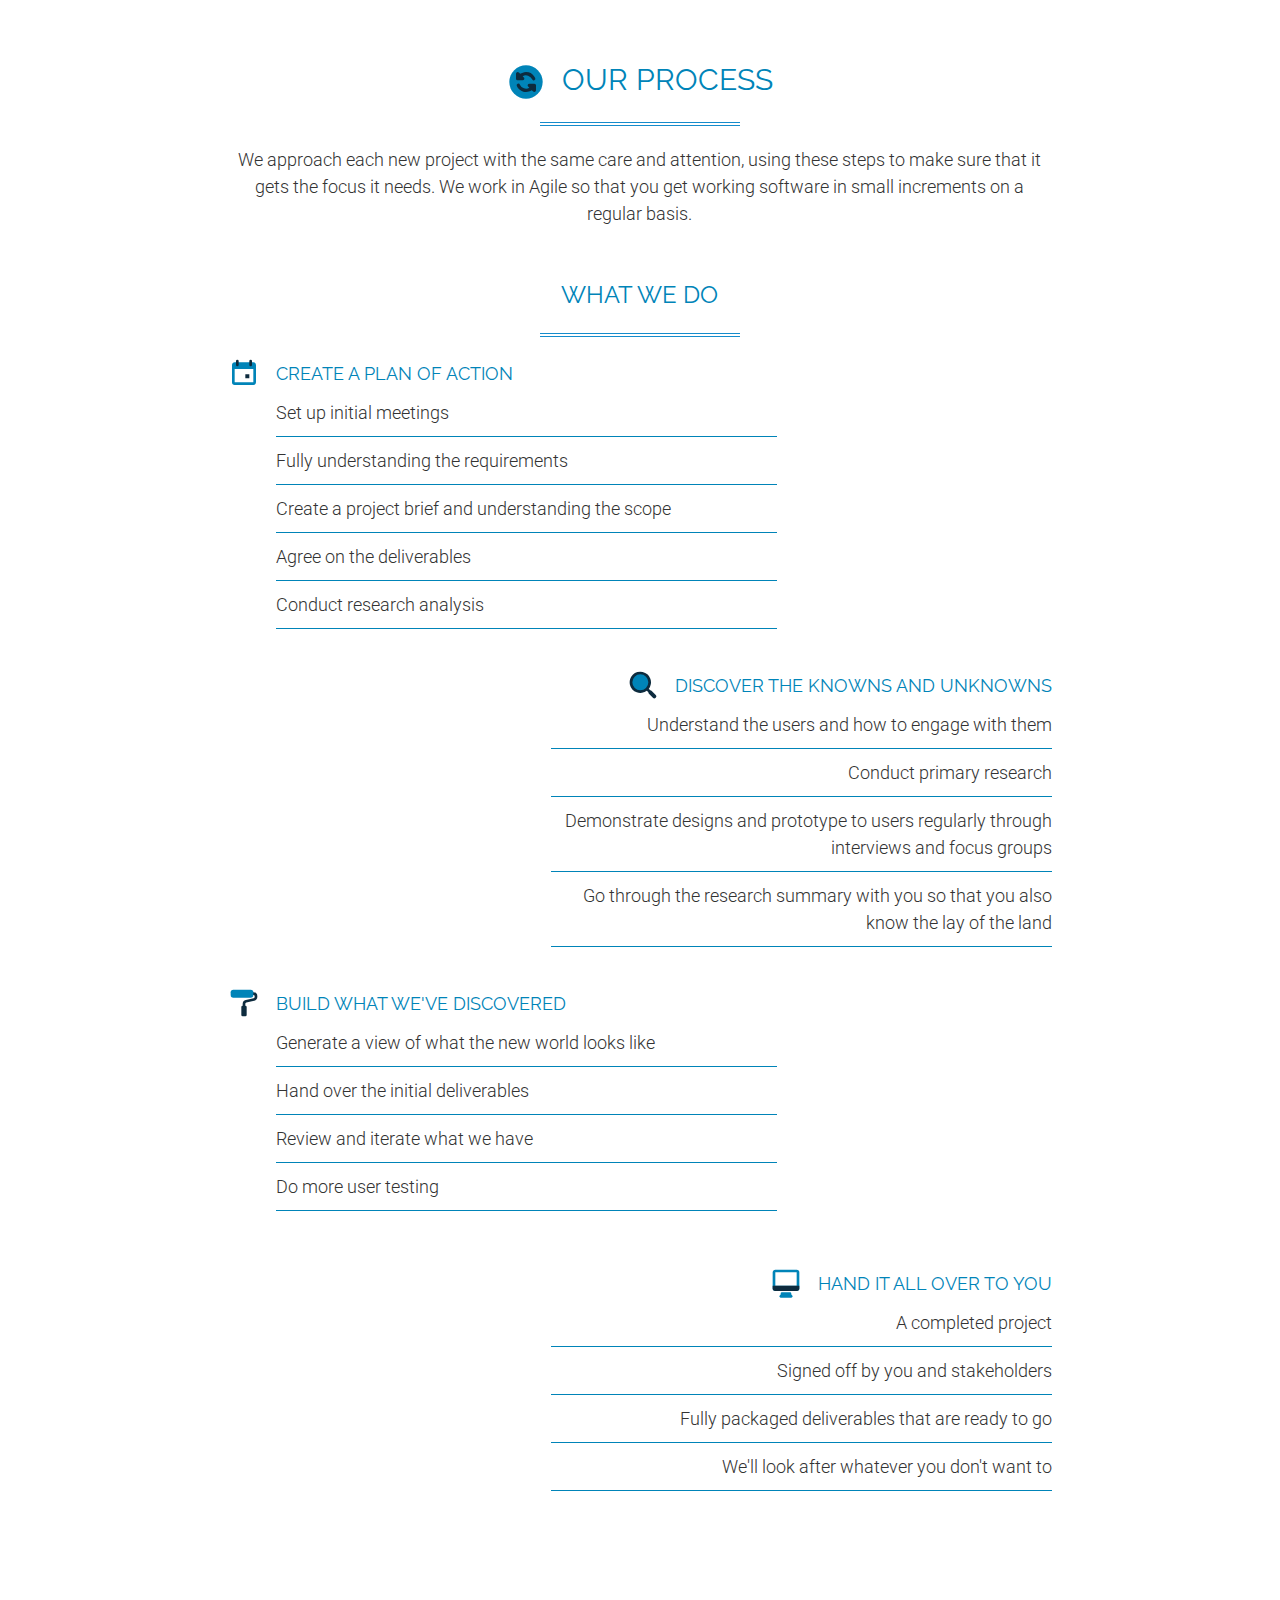
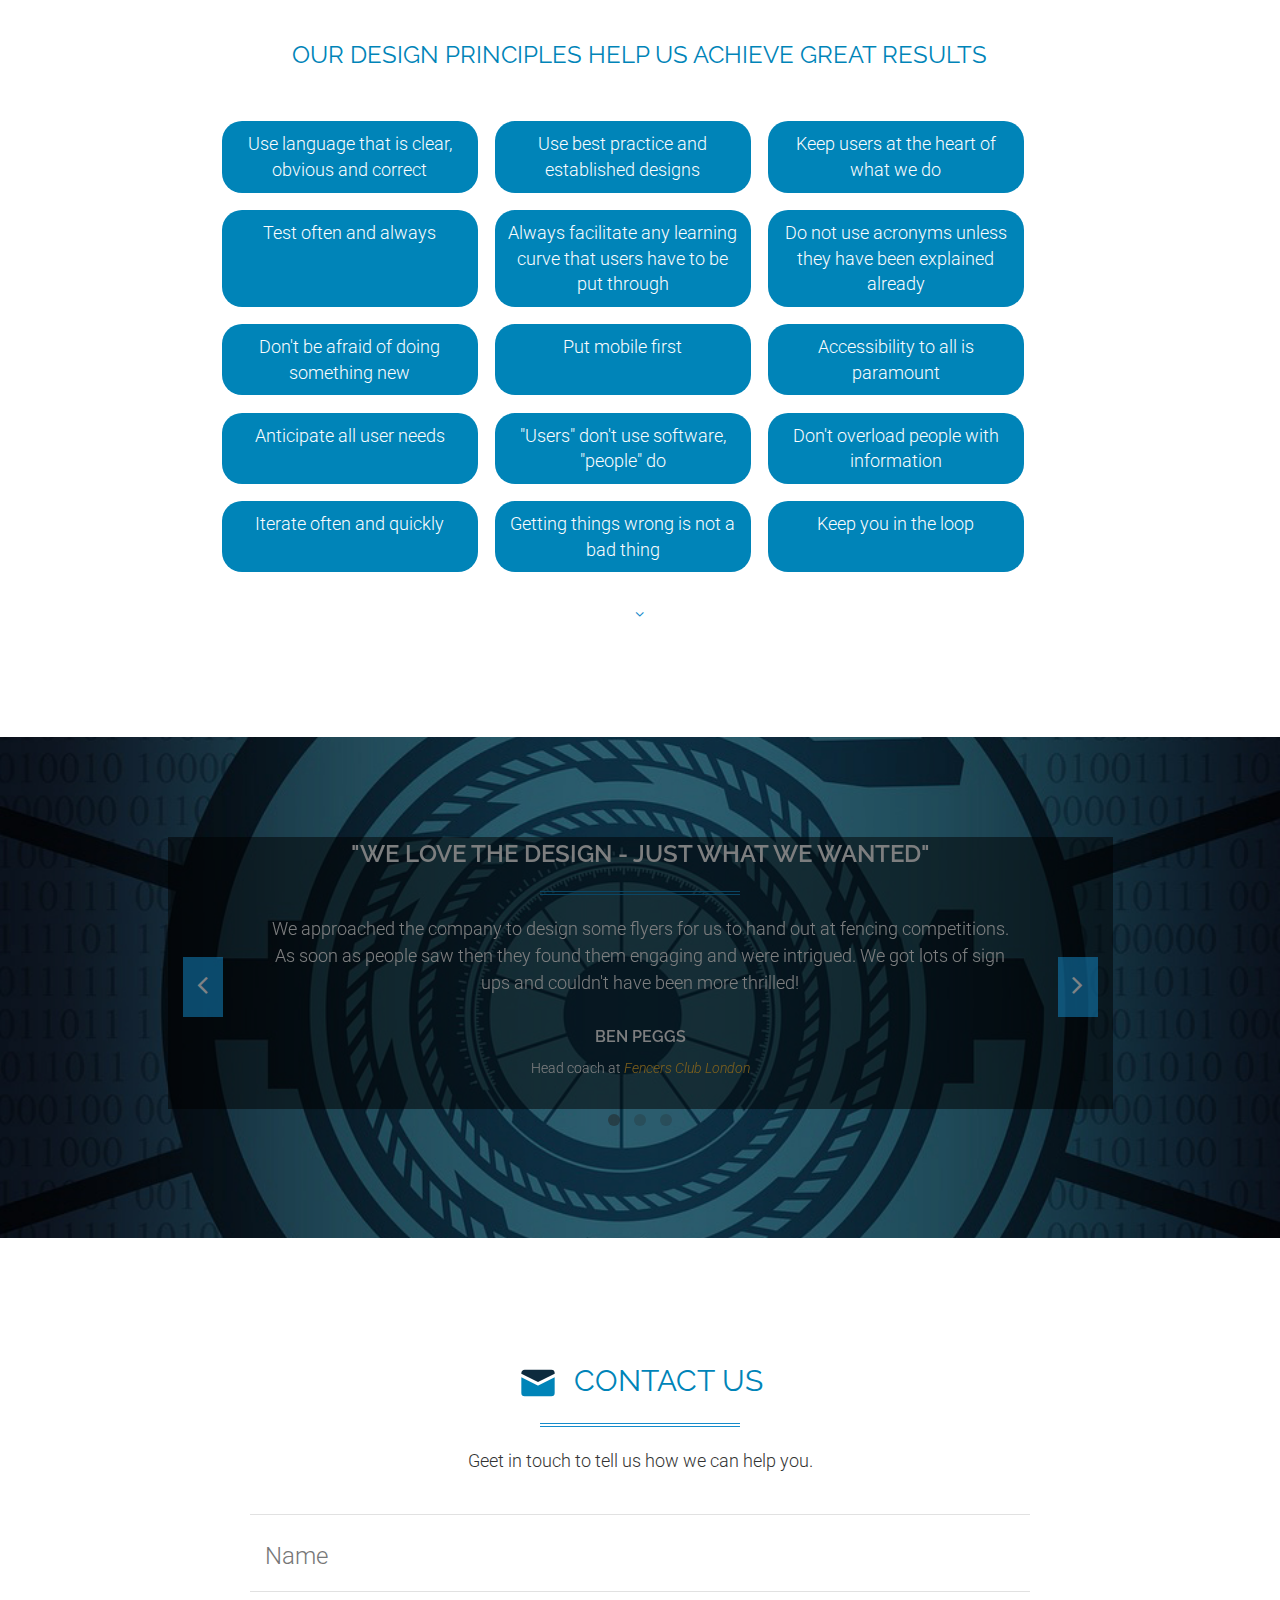
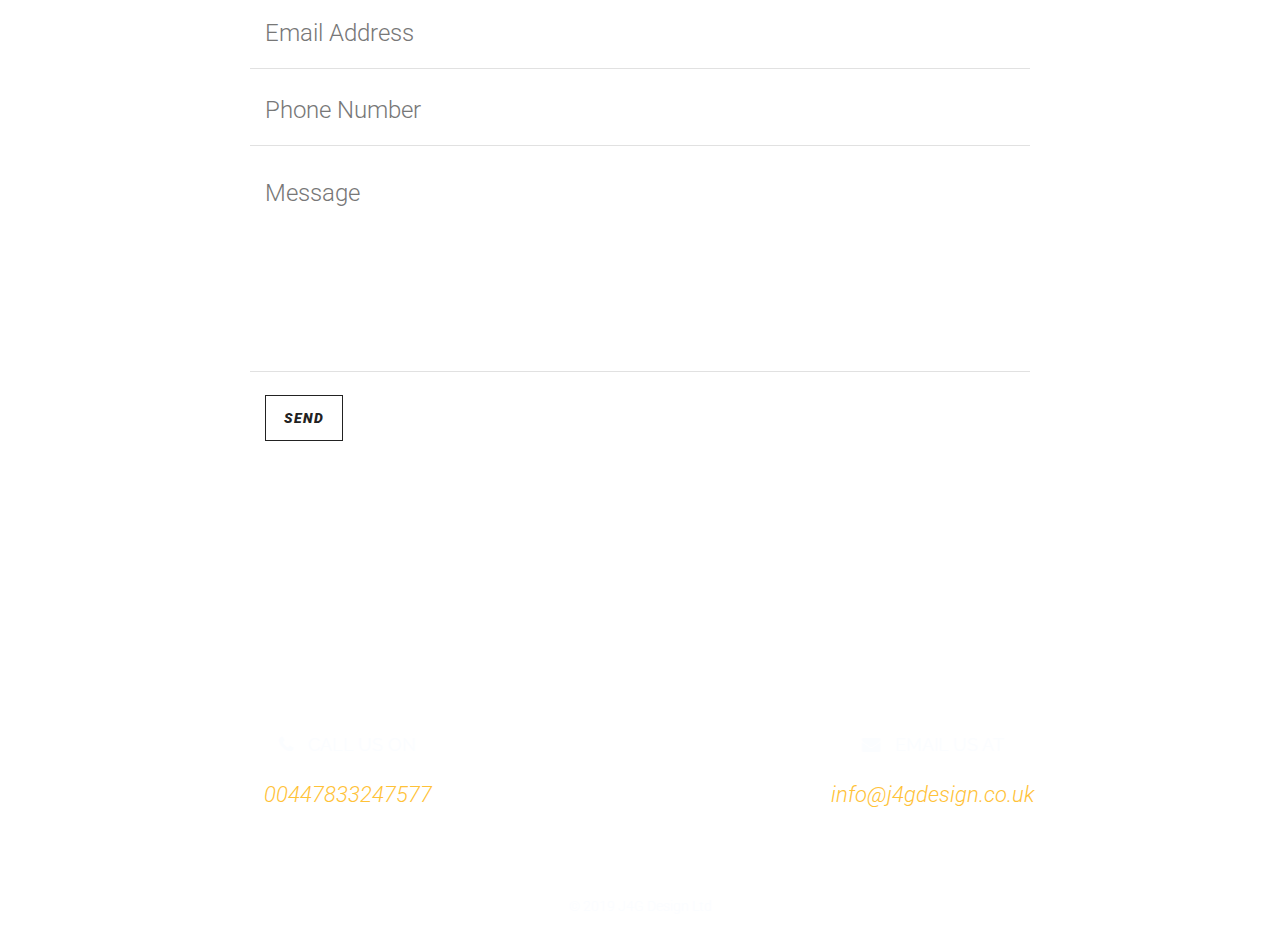
==== commit efad0a6a: "re-built carousel using bootstrap - needs tweaks: change overlay colour, carousel viewport size poss" ====
--- a/index.html
+++ b/index.html
@@ -30,6 +30,7 @@
 
     <!-- Bootstrap Core CSS -->
     <link href="assets/css/bootstrap/bootstrap.min.css" rel="stylesheet" type="text/css">
+    <script src="assets/js/bootstrap/bootstrap.js"></script>
 
     <!-- Retina.js - Load first for faster HQ mobile images. -->
     <script src="assets/js/plugins/retina/retina.min.js"></script>
@@ -116,149 +117,139 @@
     </nav>
 
     <header class="HomeBgImage">
-                <div class="container-fluid">
-                    <div class="row">
-                        <div class="intro-content col-xs-12">
-                            <img src="assets/img/J4G-Design-Logo-V6-NoBG.png" class="img-responsive img-centered" alt="J4G DESIGN">
-                            <!-- might not need this
-            <div class="brand-name">J4G Design</div> -->
-                            <hr class="colored">
-                            <div class="brand-name-subtext">Your one-stop shop for graphic design, websites and Apple repairs</div>
-                            <div class="brand-name-subtext italic locations">Parsons Green (Fulham) and Orford (Suffolk)</div>
-                            <div class="brand-name-subtext buzz"><span class="keyword">UX</span><span class="keyword">WEBSITES</span><span class="keyword">GRAPHIC DESIGN</span><span class="keyword last">APPLE REPAIRS & UPGRADES</span></div>
-                        </div>
-                    </div>
-                </div>
+        <div class="container-fluid">
+            <div class="row">
+                <div class="intro-content col-xs-12">
+                    <div class="brand-name-subtext buzz"><span class="keyword">UX</span><span class="keyword">WEBSITES</span><span class="keyword">GRAPHIC DESIGN</span><span class="keyword">APPLE REPAIRS</span><span class="keyword last">UPGRADES</span></div>
+                    <div class="brand-name-subtext">Your one-stop shop for graphic design, websites and Apple repairs</div>
+                    <div class="brand-name-subtext italic locations">Parsons Green (Fulham) and Orford (Suffolk)</div>
+                </div>
+            </div>
+        </div>
         <div class="scroll-down">
             <a class="btn" href="#services"><i class="fa fa-angle-down fa-fw"></i></a>
         </div>
     </header>
-    
+
     <section class="portfolio-carousel" id="services">
+        <div class="item websites padding0 tileContainer">
+            <div class="padding0">
+                <div class="col-md-6 col-md-push-6 col-sm-12 content tile">
+                    <div class="project-details">
+                        <span class="project-description">We repair, speed up and upgrade</span>
+                        <span class="project-name">Apple devices</span>
+                        <span class="project-description">so that they are as good as new.  No issue is too big or small: slow speeds, networking help, hard drive & RAM upgrades, iPhone and iPad repairs or even just help using your devices.</span>
+                        <hr class="colored">
+                        <a href="#contact" class="btn btn-outline-light">Interested? Let's get started</a>
+                    </div>
+                </div>
+                <div class="padding0 col-sm-6 col-sm-pull-6 tile img">
+                    <img src="assets/img/devices_desk.jpg" class="portfolio-imag padding0" alt="">
+                </div>
+            </div>
+        </div>
+        <div class="item websites padding0 tileContainer">
+            <div class="padding0">
+                <div class="col-md-6 col-md-push-6 col-sm-12 content tile">
+                    <div class="project-details">
+                        <span class="project-description">We create, manage and host</span>
+                        <span class="project-name">Responsive websites</span>
+                        <span class="project-description">that work on all devices and screen sizes without putting you through any hassle.  We take care of every aspect: designing, building and hosting, whether it's a new site or one you already have.</span>
+                        <hr class="colored">
+                        <a href="#contact" class="btn btn-outline-light">Interested? Let's get started</a>
+                    </div>
+                </div>
+                <div class="padding0 col-sm-6 col-sm-pull-6 tile img">
+                    <img src="assets/img/Carousel/ResponsiveWebsites.png" class="portfolio-imag padding0" alt="">
+                </div>
+            </div>
+        </div>
+
         <div class="item websites padding0">
-                <div class="row padding0">
-                    <div class="col-md-6 col-md-push-6 content">
-                        <div class="project-details">
-                            <span class="project-description">We repair, speed up and upgrade</span>
-                            <span class="project-name">Apple devices</span>
-                            <span class="project-description">so that they are as good as new.  No issue is too big or small: slow speeds, networking help, hard drive & RAM upgrades, iPhone and iPad repairs or even just help using your devices.</span>
-                            <hr class="colored">
-                            <a href="#contact" class="btn btn-outline-light">Interested? Let's get started</a>
-                        </div>
-                    </div>
-                    <div class="padding0 col-md-6 col-md-pull-6 hidden-xs">
-                        <img src="assets/img/idevices.png" class="img-responsive portfolio-imag padding0e" alt="">
-                    </div>
-                </div>
-        </div>
-        <div class="item websites">
-            <div class="container-fluid">
-                <div class="row">
-                    <div class="col-md-6 col-md-push-6">
-                        <div class="project-details">
-                            <span class="project-description">We create, manage and host</span>
-                            <span class="project-name">Responsive websites</span>
-                            <span class="project-description">that work on all devices and screen sizes without putting you through any hassle.  We take care of every aspect: designing, building and hosting, whether it's a new site or one you already have.</span>
-                            <hr class="colored">
-                            <a href="#contact" class="btn btn-outline-light">Interested? Let's get started</a>
-                        </div>
-                    </div>
-                    <div class="col-md-6 col-md-pull-6 hidden-xs">
-                        <img src="assets/img/FCLNoBg.png" class="img-responsive portfolio-image" alt="">
-                    </div>
-                </div>
-            </div>
-        </div>
-        <div class="item">
-            <div class="container-fluid">
-                <div class="row">
-                    <div class="col-md-6 col-md-push-6">
-                        <div class="project-details">
-                            <span class="project-description">We design and create</span>
-                            <span class="project-name">Brands and logos</span>
-                            <span class="project-description">to keep your business looking professional and engaging everywhere - on social media and other digital formats as well as in print.  If you have an existing logo that needs updating or re-creating we can do that too.</span>
-                            <hr class="colored">
-                            <a href="#contact" class="btn btn-outline-light">Interested? Let's get started</a>
-                        </div>
-                    </div>
-                    <div class="col-md-6 col-md-pull-6 hidden-xs">
-                        <img src="assets/img/StandenSportsNoBg.png" class="img-responsive portfolio-image" alt="">
-                    </div>
-                </div>
-            </div>
-        </div>
-        <div class="item">
-            <div class="container-fluid">
-                <div class="row">
-                    <div class="col-md-6 col-md-push-6">
-                        <div class="project-details">
-                            <span class="project-description">We design</span>
-                            <span class="project-name">Business cards, flyers, posters</span>
-                            <span class="project-description">and anything else you need to promote your business or an event, we can even sort out the printing if that makes your life easier.</span>
-                            <hr class="colored">
-                            <a href="#contact" class="btn btn-outline-light">Interested? Let's get started</a>
-                        </div>
-                    </div>
-                    <div class="col-md-6 col-md-pull-6 hidden-xs">
-                        <img src="assets/img/BCards.png" class="img-responsive portfolio-image" alt="">
-                    </div>
-                </div>
-            </div>
-        </div>
-        <div class="item">
-            <div class="container-fluid">
-                <div class="row">
-                    <div class="col-md-6 col-md-push-6">
-                        <div class="project-details">
-                            <span class="project-description">We conduct</span>
-                            <span class="project-name">Design and usability reviews</span>
-                            <span class="project-description">to improve what you already have and make sure that they are compliant to legal standards.  You'll get a list of recommended tweaks and changes to decide on what to prioritise according to time and budgets.</span>
-                            <hr class="colored">
-                            <a href="#contact" class="btn btn-outline-light">Interested? Let's get started</a>
-                        </div>
-                    </div>
-                    <div class="col-md-6 col-md-pull-6 hidden-xs">
-                        <img src="assets/img/Portfolio-HomeComments.png" class="img-responsive portfolio-image" alt="">
-                    </div>
-                </div>
-            </div>
-        </div>
-        <div class="item">
-            <div class="container-fluid">
-                <div class="row">
-                    <div class="col-md-6 col-md-push-6">
-                        <div class="project-details">
-                            <span class="project-description">We set up and manage</span>
-                            <span class="project-name">Web hosts, emails &amp; domains</span>
-                            <span class="project-description">so that you don't have to worry about the technical side of running your business.  We'll register domains, set up and install email accounts on your devices and host your website on our server.</span>
-                            <hr class="colored">
-                            <a href="#contact" class="btn btn-outline-light">Interested? Let's get started</a>
-                        </div>
-                    </div>
-                    <div class="col-md-6 col-md-pull-6 hidden-xs">
-                        <img src="assets/img/email.png" class="img-responsive portfolio-image" alt="Letters leaving a digital mailbox.">
-                    </div>
-                </div>
-            </div>
-        </div>
-        <div class="item">
-            <div class="container-fluid">
-                <div class="row">
-                    <div class="col-md-6 col-md-push-6">
-                        <div class="project-details">
-                            <span class="project-description">We set up, manage and write</span>
-                            <span class="project-name">Analytics reports</span>
-                            <span class="project-description">for your website to give you the best understanding of who is using it and how those visiting could be better engaged to come back more often, see more pages and convert clicks into sales.</span>
-                            <hr class="colored">
-                            <a href="#contact" class="btn btn-outline-light">Interested? Let's get started</a>
-                        </div>
-                    </div>
-                    <div class="col-md-6 col-md-pull-6 hidden-xs">
-                        <img src="assets/img/analytics.png" class="img-responsive portfolio-image" alt="A mock up of a Mac with a Google Analytics page on it">
-                    </div>
-                </div>
-            </div>
-        </div>
+            <div class="padding0">
+                <div class="col-md-6 col-md-push-6 content">
+                    <div class="project-details">
+                        <span class="project-description">We design and create</span>
+                        <span class="project-name">Brands and logos</span>
+                        <span class="project-description">to keep your business looking professional and engaging everywhere - on social media and other digital formats as well as in print.  If you have an existing logo that needs updating or re-creating we can do that too.</span>
+                        <hr class="colored">
+                        <a href="#contact" class="btn btn-outline-light">Interested? Let's get started</a>
+                    </div>
+                </div>
+                <div class="padding0 col-md-6 col-md-pull-6">
+                    <img src="assets/img/StandenSportsNoBg.png" class="img-responsive portfolio-imag padding0e" alt="">
+                </div>
+            </div>
+        </div>
+
+        <div class="item websites padding0">
+            <div class="padding0">
+                <div class="col-md-6 col-md-push-6 content">
+                    <div class="project-details">
+                        <span class="project-description">We design</span>
+                        <span class="project-name">Business cards, flyers, posters</span>
+                        <span class="project-description">and anything else you need to promote your business or an event, we can even sort out the printing if that makes your life easier.</span>
+                        <hr class="colored">
+                        <a href="#contact" class="btn btn-outline-light">Interested? Let's get started</a>
+                    </div>
+                </div>
+                <div class="padding0 col-md-6 col-md-pull-6">
+                    <img src="assets/img/BCards.png" class="img-responsive portfolio-imag padding0" alt="">
+                </div>
+            </div>
+        </div>
+
+        <div class="item websites padding0">
+            <div class="padding0">
+                <div class="col-md-6 col-md-push-6 content">
+                    <div class="project-details">
+                        <span class="project-description">We conduct</span>
+                        <span class="project-name">Design and usability reviews</span>
+                        <span class="project-description">to improve what you already have and make sure that they are compliant to legal standards.  You'll get a list of recommended tweaks and changes to decide on what to prioritise according to time and budgets.</span>
+                        <hr class="colored">
+                        <a href="#contact" class="btn btn-outline-light">Interested? Let's get started</a>
+                    </div>
+                </div>
+                <div class="padding0 col-md-6 col-md-pull-6">
+                    <img src="assets/img/Portfolio-HomeComments.png" class="img-responsive portfolio-imag padding0" alt="">
+                </div>
+            </div>
+        </div>
+
+        <div class="item websites padding0">
+            <div class="padding0">
+                <div class="col-md-6 col-md-push-6 content">
+                    <div class="project-details">
+                        <span class="project-description">We set up and manage</span>
+                        <span class="project-name">Web hosts, emails &amp; domains</span>
+                        <span class="project-description">so that you don't have to worry about the technical side of running your business.  We'll register domains, set up and install email accounts on your devices and host your website on our server.</span>
+                        <hr class="colored">
+                        <a href="#contact" class="btn btn-outline-light">Interested? Let's get started</a>
+                    </div>
+                </div>
+                <div class="padding0 col-md-6 col-md-pull-6">
+                    <img src="assets/img/email.png" class="img-responsive portfolio-imag padding0" alt="">
+                </div>
+            </div>
+        </div>
+
+        <div class="item websites padding0">
+            <div class="padding0">
+                <div class="col-md-6 col-md-push-6 content">
+                    <div class="project-details">
+                        <span class="project-description">We set up, manage and write</span>
+                        <span class="project-name">Analytics reports</span>
+                        <span class="project-description">for your website to give you the best understanding of who is using it and how those visiting could be better engaged to come back more often, see more pages and convert clicks into sales.</span>
+                        <hr class="colored">
+                        <a href="#contact" class="btn btn-outline-light">Interested? Let's get started</a>
+                    </div>
+                </div>
+                <div class="padding0 col-md-6 col-md-pull-6">
+                    <img src="assets/img/analytics.png" class="img-responsive portfolio-imag padding0" alt="">
+                </div>
+            </div>
+        </div>
+
         <!-- not sure about these yet
         <div class="item">
             <div class="container-fluid">
@@ -315,6 +306,47 @@
                     </div>
                 </div>
             </div> -->
+    </section>
+
+    <!-- testing a simple bootstrap carousel - translate this into current as i prefer it -->
+    <section class="padding0">
+        <div id="reasonsCarousel" class="carousel slide">
+            <ol class="carousel-indicators">
+                <li data-target="#reasonsCarousel" data-slide-to="0" class="active"></li>
+                <li data-target="#reasonsCarousel" data-slide-to="1"></li>
+                <li data-target="#reasonsCarousel" data-slide-to="2"></li>
+            </ol>
+            <div class="carousel-inner">
+                <div class="item active">
+                    <img src="assets/img/devices_desk.jpg" alt="Apple devices on a desk" class="img-responsive overlay">
+                    <div class="carousel-caption padding0">
+                        <div class="col-xs-12 content tile">
+                            <div class="project-details">
+                                <span class="project-description">We repair, speed up and upgrade</span>
+                                <span class="project-name">Apple devices</span>
+                                <span class="project-description">so that they are as good as new.  No issue is too big or small: slow speeds, networking help, hard drive & RAM upgrades, iPhone and iPad repairs or even just help using your devices.</span>
+                                <hr class="colored">
+                                <a href="#contact" class="btn btn-outline-light">Interested? Let's get started</a>
+                            </div>
+                        </div>
+                    </div>
+                </div>
+                <div class="item">
+                    <img src="assets/img/FCLNoBg.png" alt="Apple devices on a desk" class="img-responsive">
+                </div>
+                <div class="item">
+                    <img src="assets/img/analytics.png" alt="Apple devices on a desk" class="img-responsive">
+                </div>
+            </div>
+            <a class="carousel-control left" href="#reasonsCarousel" data-slide="prev">
+                <span class="icon-prev"></span>
+            </a>
+            <a class="carousel-control right" href="#reasonsCarousel" data-slide="next">
+                <span class="icon-next"></span>
+            </a>
+        </div>
+        </div>
+
     </section>
 
     <section class="bg-gray" id="about">
--- a/assets/css/j4gdesign.css
+++ b/assets/css/j4gdesign.css
@@ -30,7 +30,8 @@
     height: 40px;
 }
 
-h3 svg, h4 svg {
+h3 svg,
+h4 svg {
     height: 32px;
     margin-bottom: 5px;
 }
@@ -149,7 +150,7 @@
 .footer h3,
 .footer h4,
 .footer h5,
-.footer h6, 
+.footer h6,
 .copyright {
     color: var(--Offwhite);
 }
@@ -336,9 +337,9 @@
 }
 
 header .brand-name-subtext {
-    font-size: 20px;
+    font-size: 25px;
     font-weight: 300;
-    line-height: 20px;
+    line-height: 50px;
     margin-top: 50px;
 }
 
@@ -399,8 +400,8 @@
         line-height: 80px;
     }
     header .brand-name-subtext {
-        font-size: 30px;
-        line-height: 30px;
+        font-size: 25px;
+        line-height: 50px;
     }
     header img {
         max-height: 300px;
@@ -707,14 +708,19 @@
     }
 }
 
+.carousel-caption,
 .portfolio-carousel {
     padding: 0;
     color: var(--Offwhite);
-    background-color: var(--222);
+    text-shadow: none;
 }
 
 .portfolio-carousel .item {
     text-align: center;
+}
+
+.portfolio-carousel .item,
+.portfolio-carousel {
     background: no-repeat center center scroll;
     background-image: linear-gradient(45deg, var(--J4GBlue), var(--222));
     -webkit-background-size: cover;
@@ -728,7 +734,7 @@
 }
 
 .content {
-    padding: 50px;
+    padding: 100px 50px;
 }
 
 .portfolio-carousel .item .portfolio-image {
@@ -741,6 +747,7 @@
     margin: 0 auto 25px;
 }
 
+.carousel .item .project-details .project-name,
 .portfolio-carousel .item .project-details .project-name {
     display: block;
     text-transform: uppercase;
@@ -752,9 +759,16 @@
     margin-bottom: 10px;
 }
 
+.carousel-caption .item .project-details .project-description,
 .portfolio-carousel .item .project-details .project-description {
     display: block;
     font-size: 18px;
+    line-height: 18px;
+}
+
+.carousel-caption .project-details .project-description {
+    display: block;
+    font-size: 20px;
     line-height: 18px;
 }
 
@@ -795,6 +809,7 @@
 }
 
 @media(min-width:992px) {
+    .carousel-caption,
     .portfolio-carousel .item {
         padding: 150px 55px;
         text-align: left;
@@ -805,15 +820,18 @@
     .portfolio-carousel .item .project-details img.client-logo {
         margin: 0 auto 25px 0;
     }
+    .carousel .item .project-details .project-name,
     .portfolio-carousel .item .project-details .project-name {
         display: block;
         font-size: 50px;
         line-height: 60px;
     }
+    .carousel-caption .item .project-details .project-description,
     .portfolio-carousel .item .project-details .project-description {
         font-size: 20px;
         line-height: 20px;
     }
+    .carousel .item hr.colored,
     .portfolio-carousel .item hr.colored {
         margin: 20px auto 20px 0;
     }
@@ -1042,7 +1060,8 @@
     color: rgba(255, 255, 255, .7);
 }
 
-footer.footer a:hover, .HomeBgImage a:hover {
+footer.footer a:hover,
+.HomeBgImage a:hover {
     color: var(--Offwhite);
     text-decoration: underline;
 }
@@ -1278,14 +1297,15 @@
     list-style-type: none;
     margin-top: 40px;
     display: flex;
-  flex-direction: row;
-  flex-wrap: wrap;
+    flex-direction: row;
+    flex-wrap: wrap;
 }
 
 #principles {
     margin-top: 40px;
 }
 
+.carousel .item .project-details .project-description,
 .portfolio-carousel .item .project-details .project-description {
     line-height: 30px;
 }
@@ -1318,7 +1338,8 @@
     margin-bottom: 30px;
 }
 
-.HomeBgImage a, footer.HomeBgImage a {
+.HomeBgImage a,
+footer.HomeBgImage a {
     color: var(--Stars);
 }
 
@@ -1326,9 +1347,10 @@
     color: var(--J4GBlue);
 }
 
-.buzz {
+div.buzz {
     margin-top: 50px;
-    font-size: 1.5em!important;
+    font-size: 2em;
+    line-height: 65px;
 }
 
 .italic {
@@ -1338,4 +1360,84 @@
 .locations {
     font-size: 1.2em!important;
     margin-top: 20px!important;
-}+}
+
+.margin0 {
+    margin: 0;
+}
+
+
+/*.tileContainer {
+    overflow: hidden;
+}
+
+.tile {
+    padding-bottom: 99999px;
+    margin-bottom: -99999px;
+    float: left;
+}*/
+
+.tileContainer img {
+    display: block;
+    width: auto;
+    max-width: 100%;
+    height: 100%;
+}
+
+@media(max-width:992px) {
+    .tile.img {
+        display: none;
+    }
+}
+
+.carousel-control {
+    position: absolute;
+    top: 0;
+    bottom: 0;
+    width: 50px;
+    height: 75px;
+    margin: auto 0!important;
+    border-radius: 0!important;
+    text-align: center;
+    font-size: 30px!important;
+    line-height: 42px;
+    color: var(--Offwhite)!important;
+    background-color: var(--LinkBlue)!important;
+    -webkit-transition: all .5s;
+    -moz-transition: all .5s;
+    transition: all .5s;
+    font-style: normal;
+}
+
+.carousel-control span.icon-next,
+.carousel-control span.icon-prev {
+    font-family: Roboto, "Helvetica Neue", Helvetica, Arial, sans-serif;
+    top: 40%;
+}
+
+.carousel-control.right,
+.carousel-control.left {
+    background-color: var(--LinkBlue)!important;
+    background-image: var(--LinkBlue)!important;
+}
+
+.item:after {
+    content: "";
+    display: block;
+    position: absolute;
+    top: 0;
+    bottom: 0;
+    left: 0;
+    right: 0;
+    background: rgba(0, 0, 0, 0.5);
+}
+
+.carousel-inner div.item {
+    height: 100vh;
+}
+
+.carousel-inner .item img {
+    height: 100%;
+    width: 100%;
+    object-fit: cover;
+}
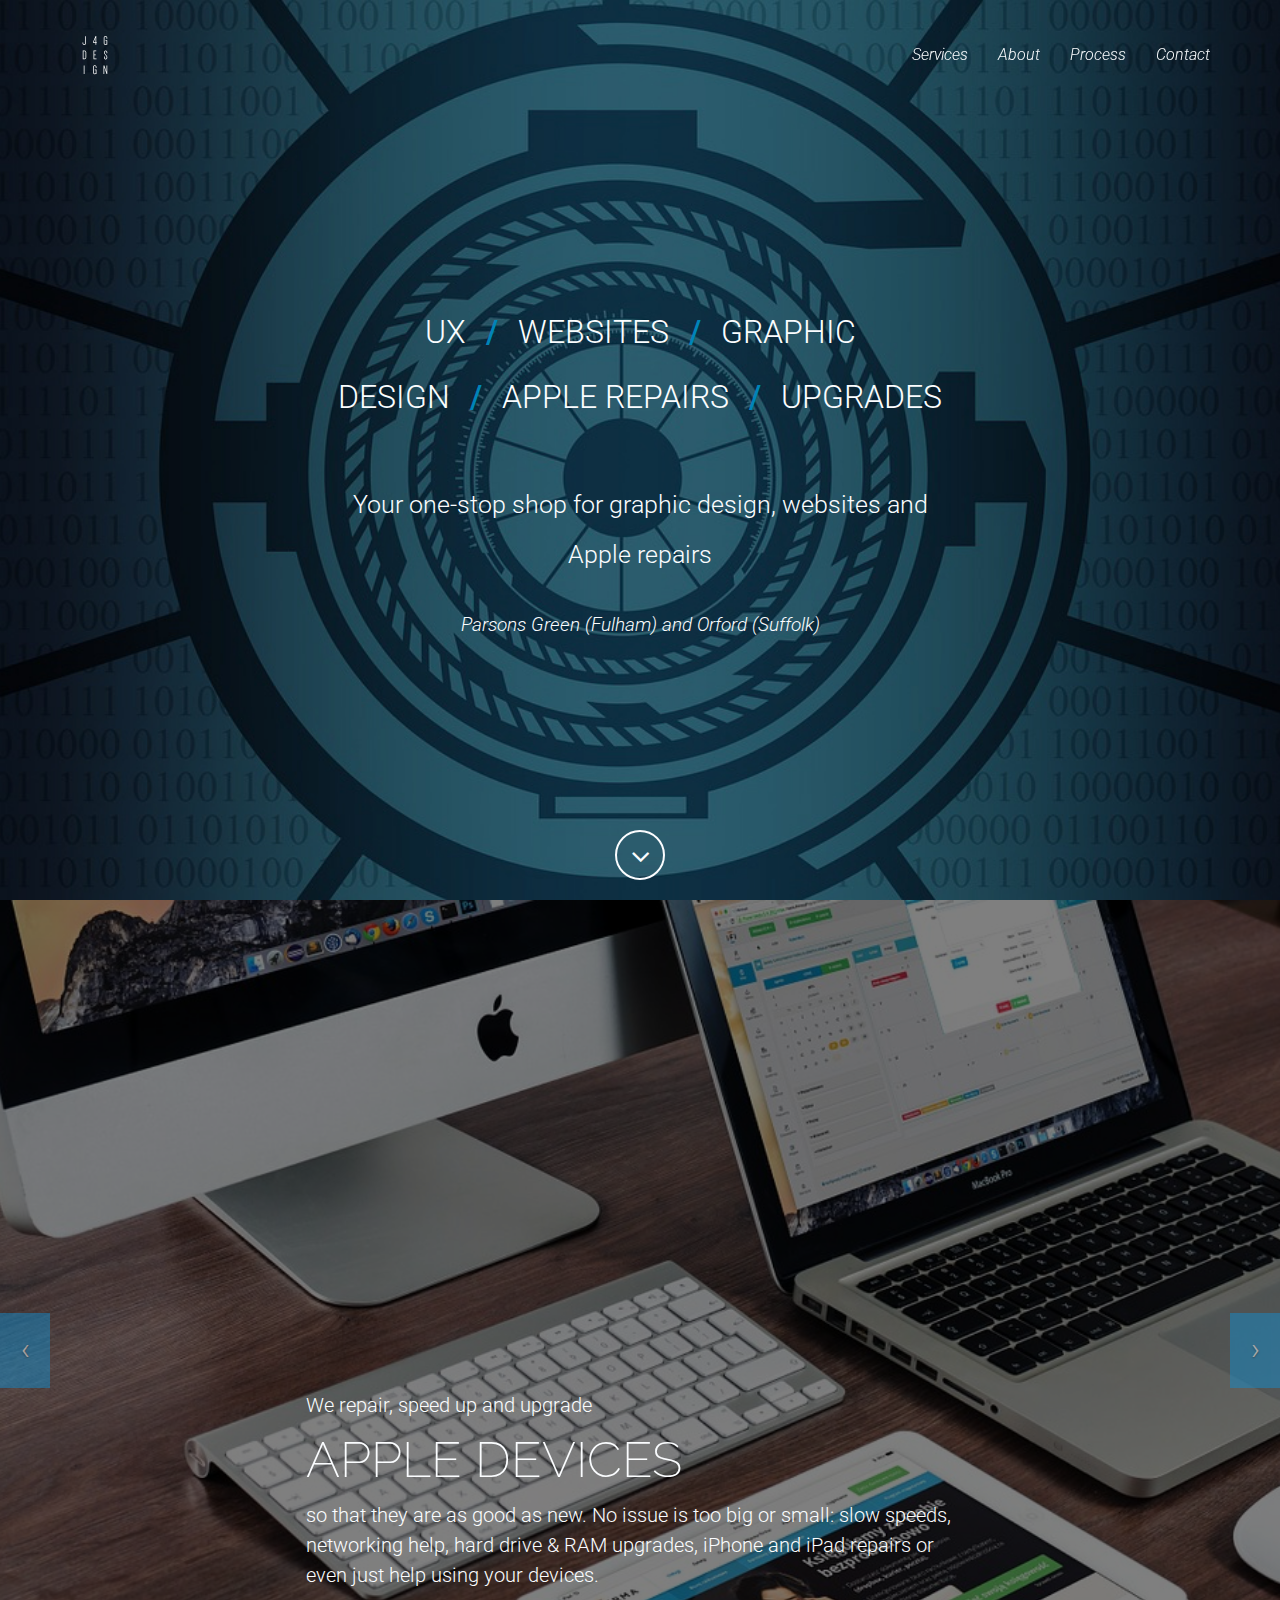
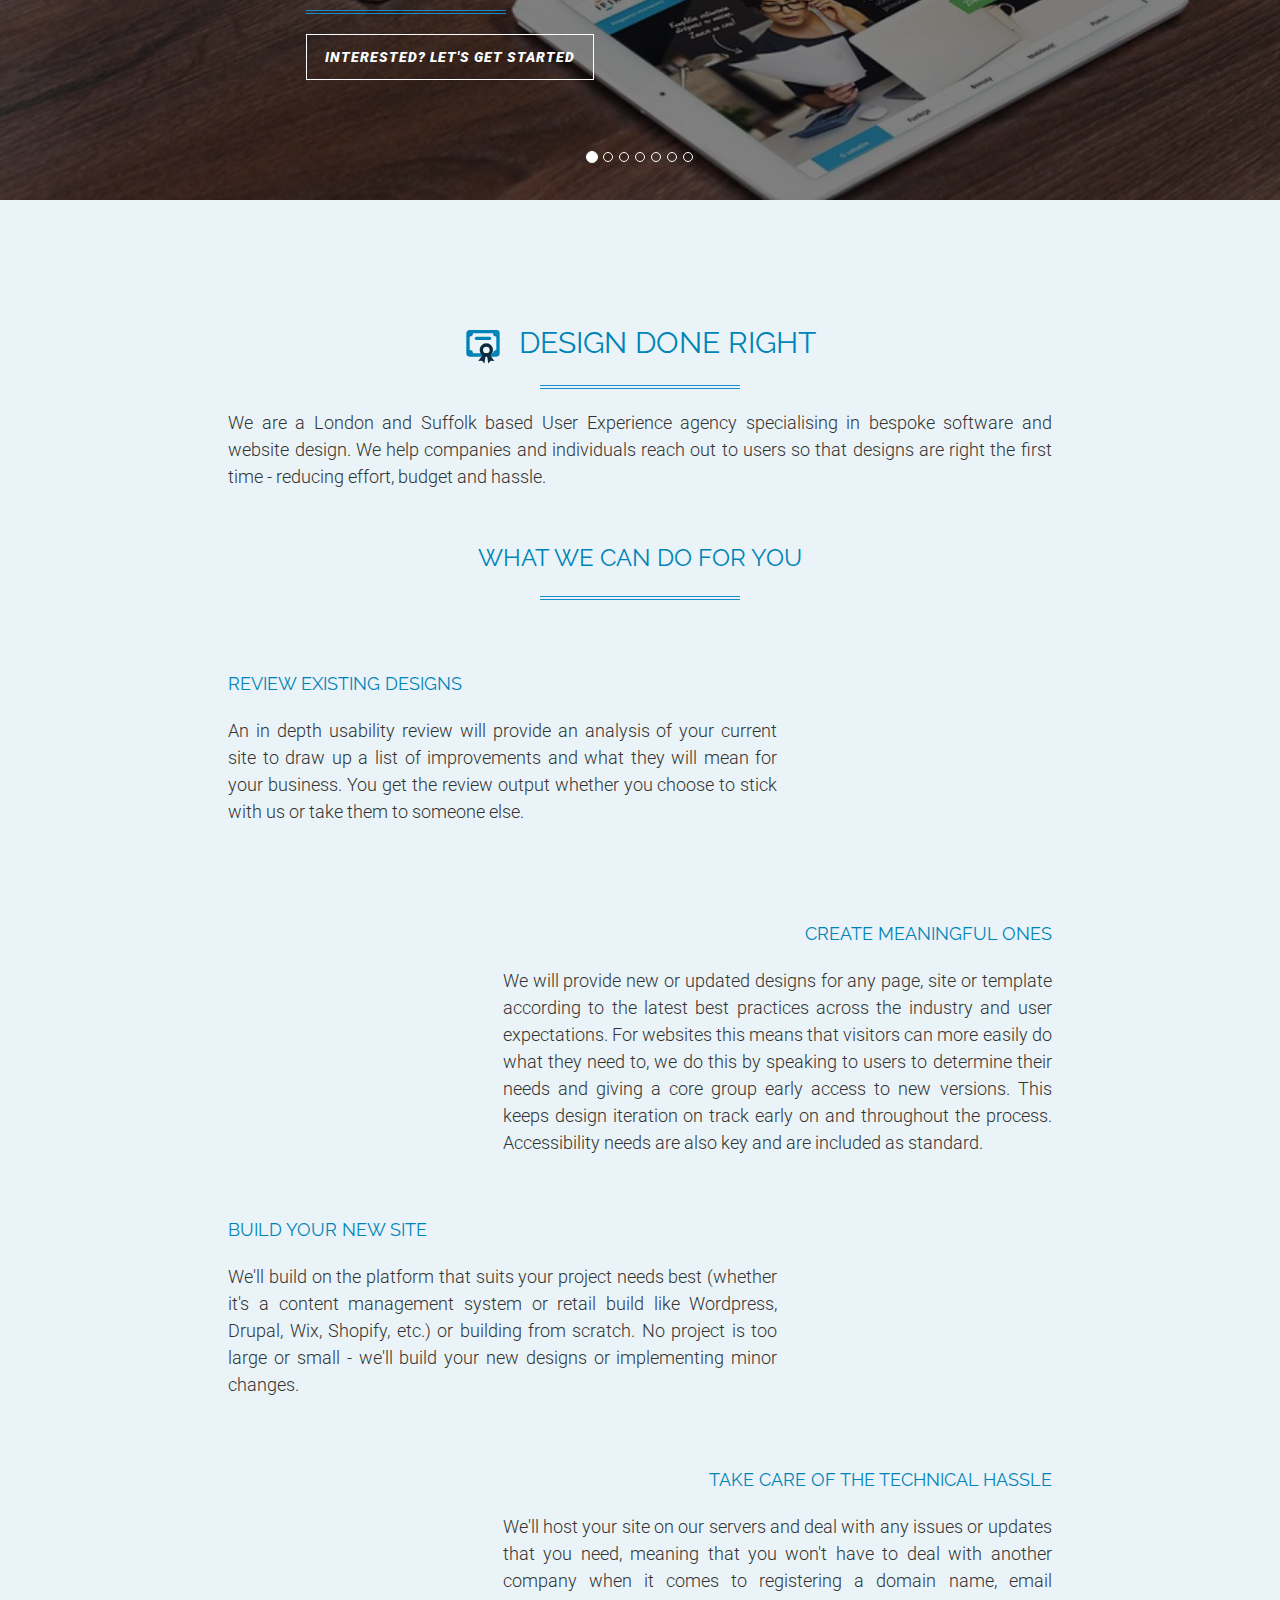
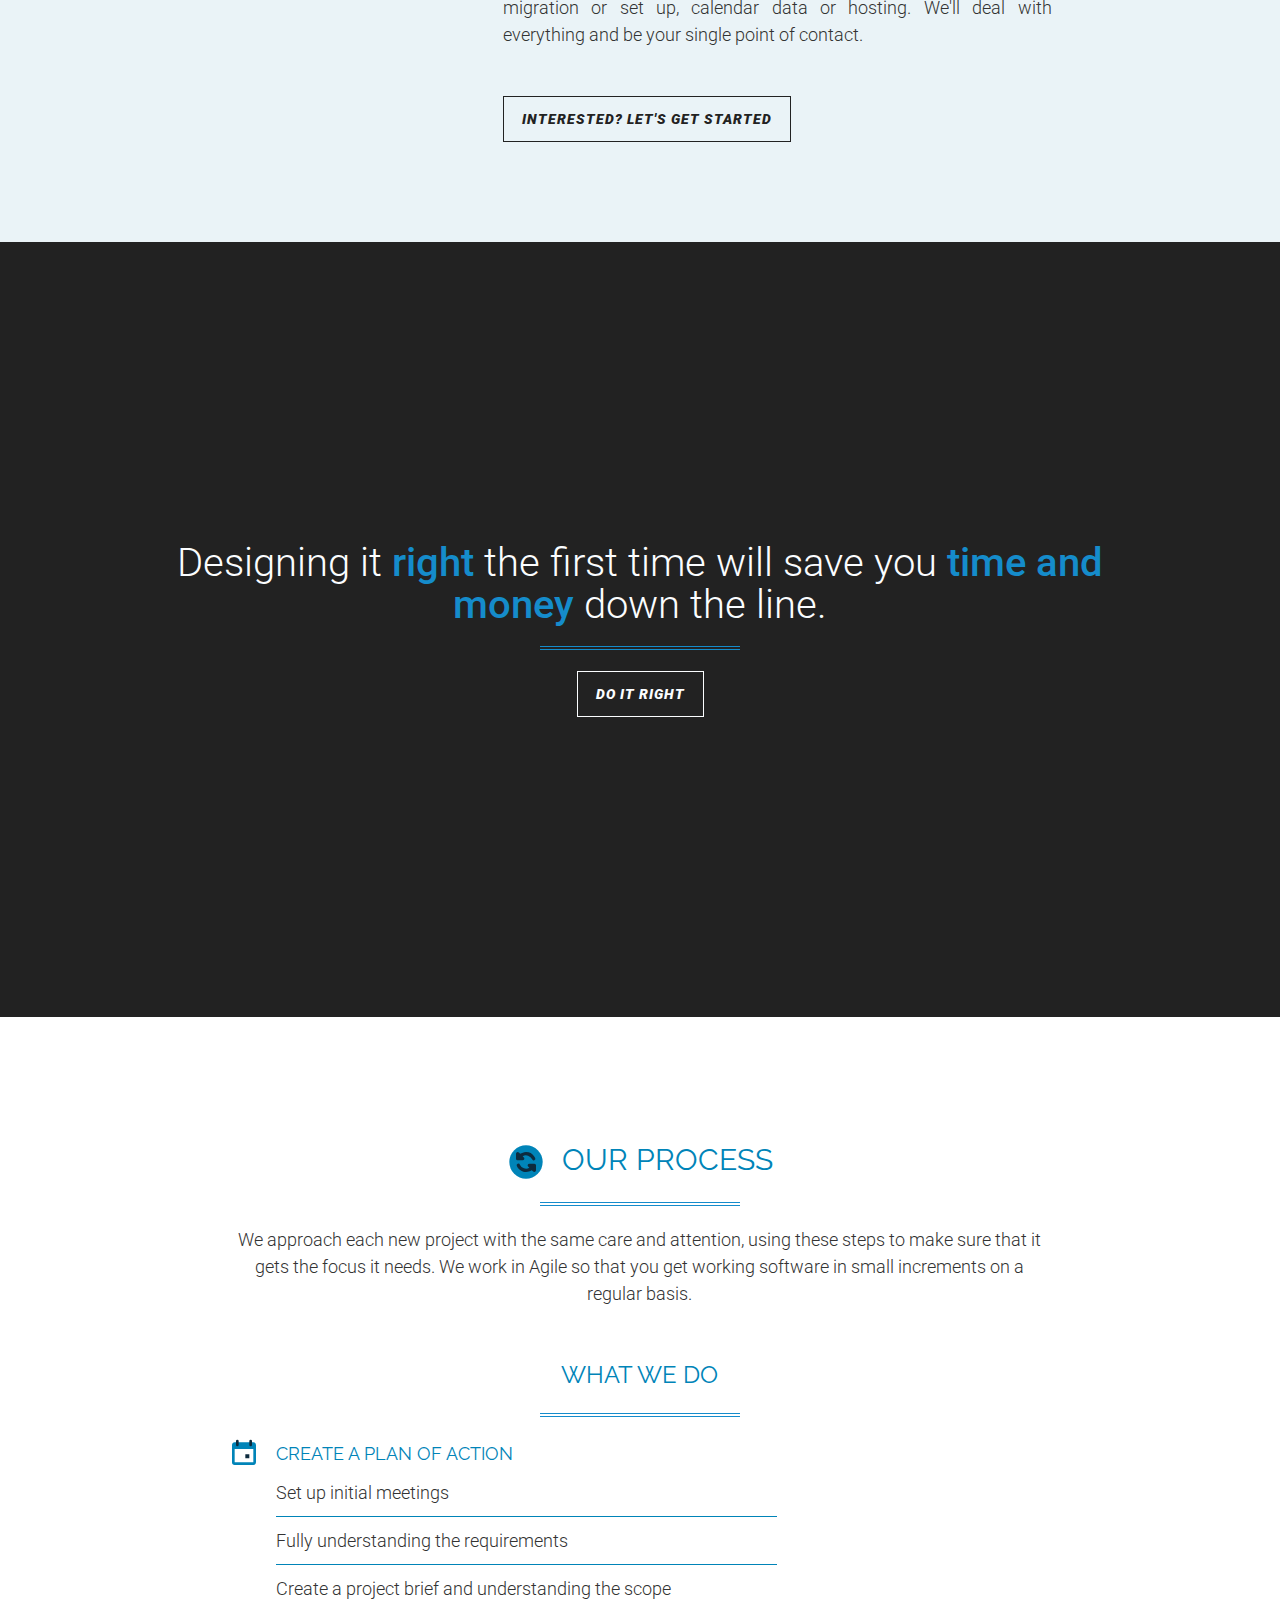
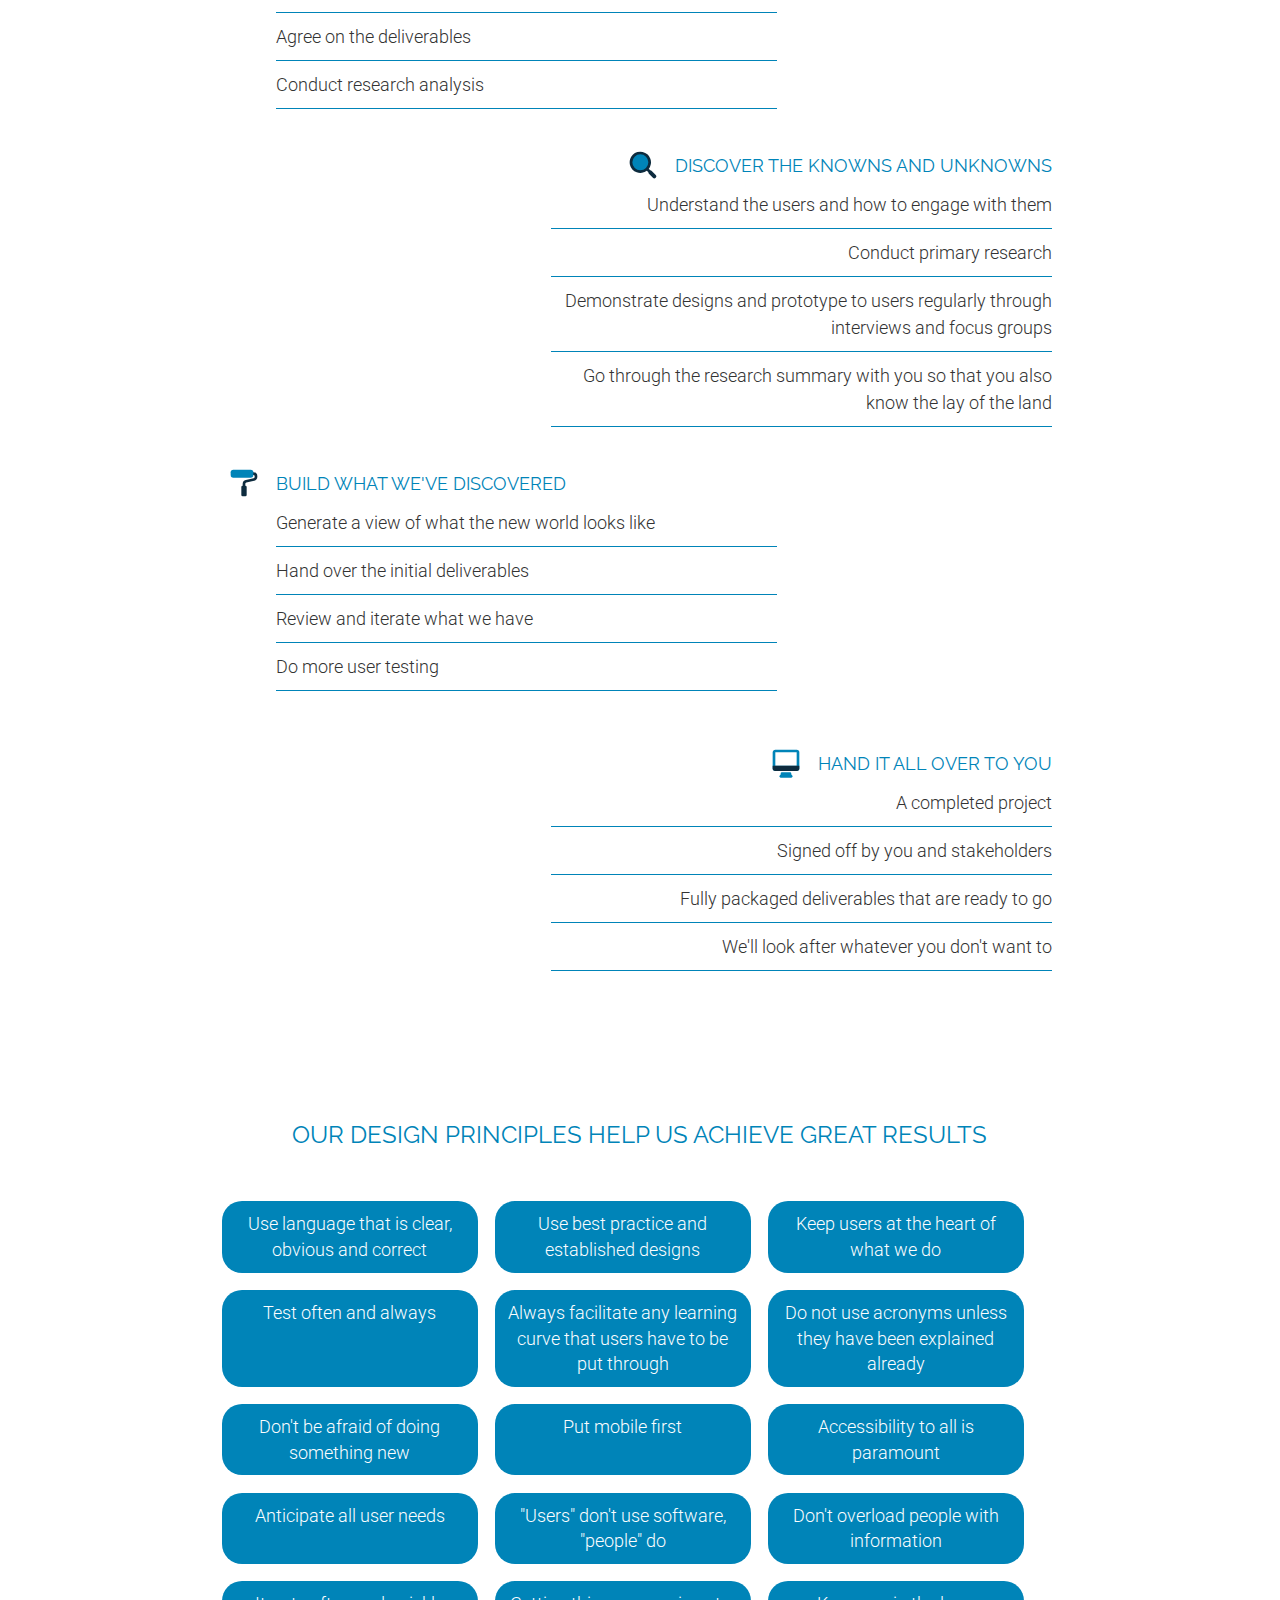
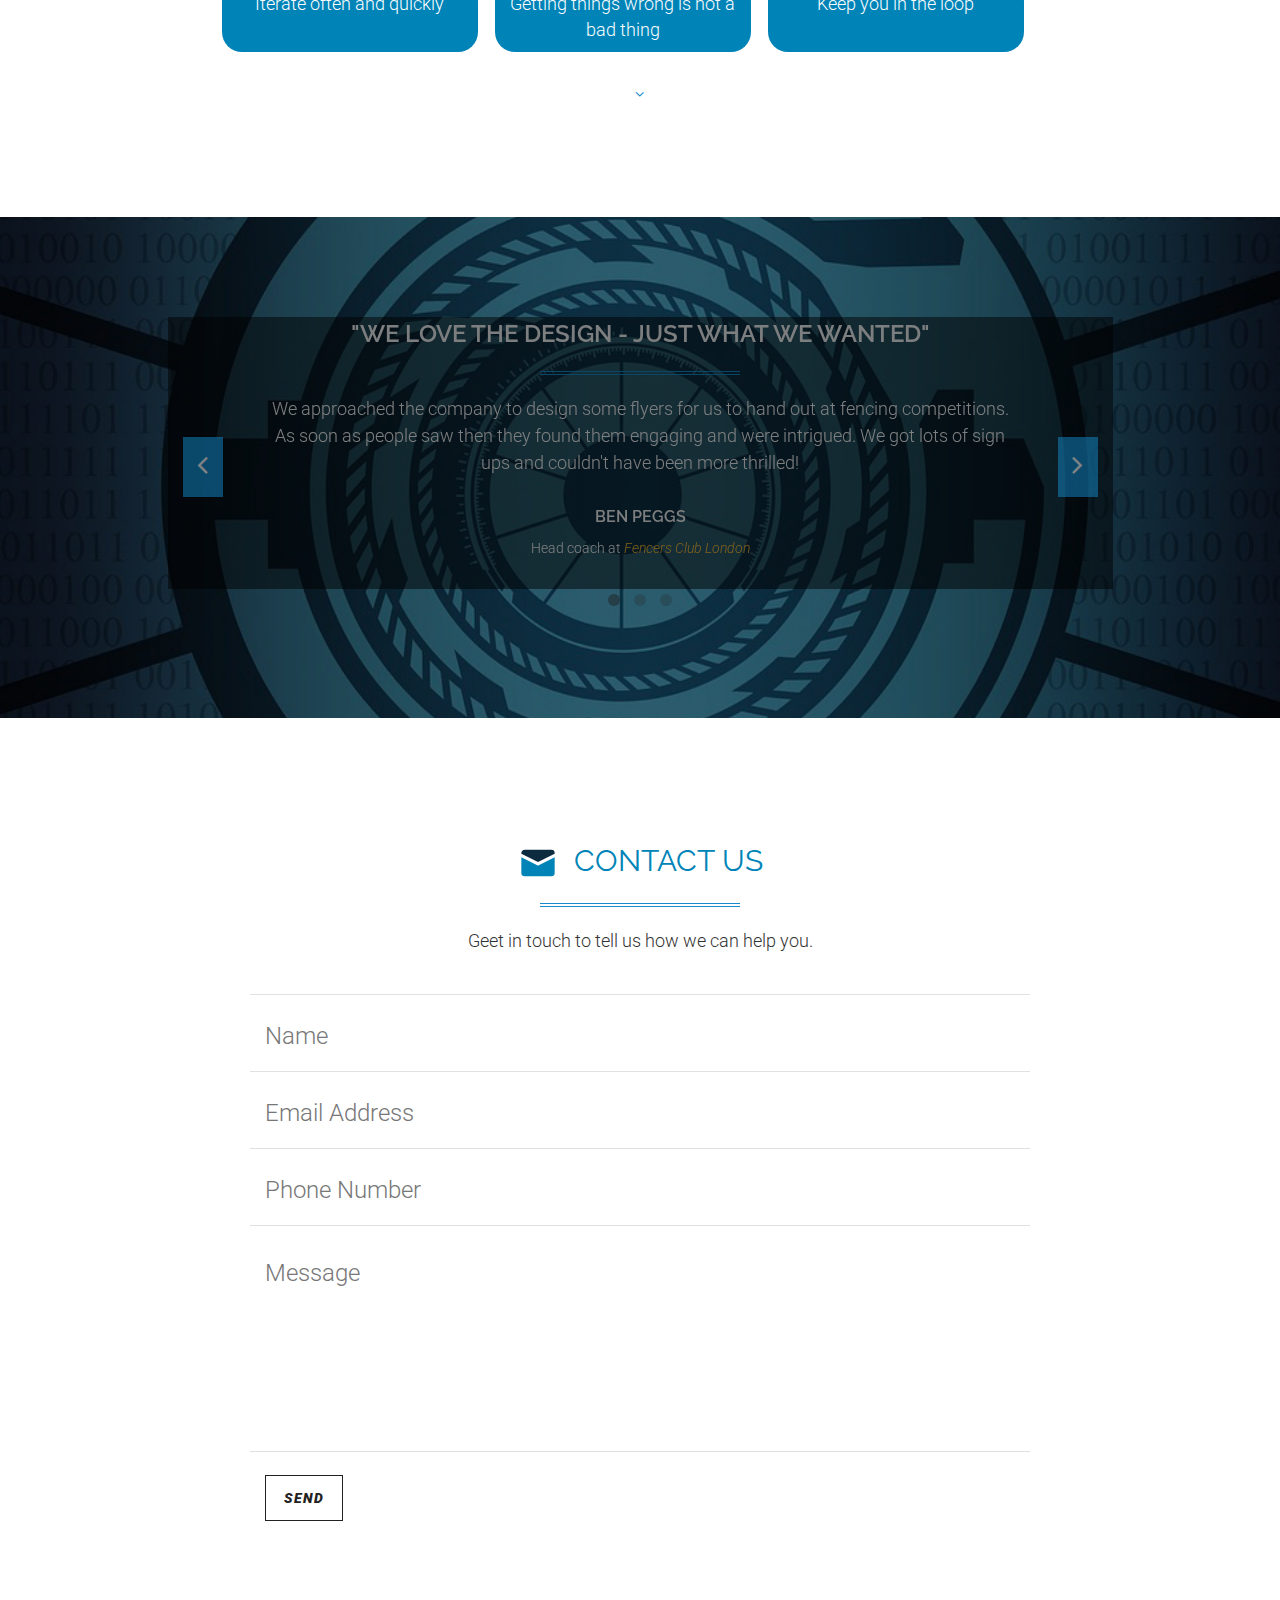
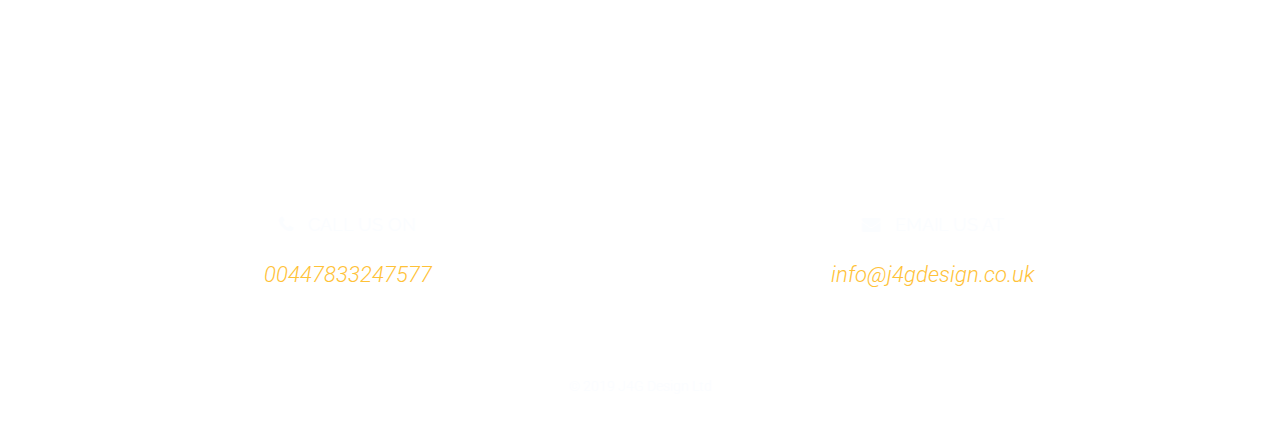
==== commit 21078b88: "carousel tweaks finished; previous one removed" ====
--- a/index.html
+++ b/index.html
@@ -131,194 +131,22 @@
         </div>
     </header>
 
-    <section class="portfolio-carousel" id="services">
-        <div class="item websites padding0 tileContainer">
-            <div class="padding0">
-                <div class="col-md-6 col-md-push-6 col-sm-12 content tile">
-                    <div class="project-details">
-                        <span class="project-description">We repair, speed up and upgrade</span>
-                        <span class="project-name">Apple devices</span>
-                        <span class="project-description">so that they are as good as new.  No issue is too big or small: slow speeds, networking help, hard drive & RAM upgrades, iPhone and iPad repairs or even just help using your devices.</span>
-                        <hr class="colored">
-                        <a href="#contact" class="btn btn-outline-light">Interested? Let's get started</a>
-                    </div>
-                </div>
-                <div class="padding0 col-sm-6 col-sm-pull-6 tile img">
-                    <img src="assets/img/devices_desk.jpg" class="portfolio-imag padding0" alt="">
-                </div>
-            </div>
-        </div>
-        <div class="item websites padding0 tileContainer">
-            <div class="padding0">
-                <div class="col-md-6 col-md-push-6 col-sm-12 content tile">
-                    <div class="project-details">
-                        <span class="project-description">We create, manage and host</span>
-                        <span class="project-name">Responsive websites</span>
-                        <span class="project-description">that work on all devices and screen sizes without putting you through any hassle.  We take care of every aspect: designing, building and hosting, whether it's a new site or one you already have.</span>
-                        <hr class="colored">
-                        <a href="#contact" class="btn btn-outline-light">Interested? Let's get started</a>
-                    </div>
-                </div>
-                <div class="padding0 col-sm-6 col-sm-pull-6 tile img">
-                    <img src="assets/img/Carousel/ResponsiveWebsites.png" class="portfolio-imag padding0" alt="">
-                </div>
-            </div>
-        </div>
-
-        <div class="item websites padding0">
-            <div class="padding0">
-                <div class="col-md-6 col-md-push-6 content">
-                    <div class="project-details">
-                        <span class="project-description">We design and create</span>
-                        <span class="project-name">Brands and logos</span>
-                        <span class="project-description">to keep your business looking professional and engaging everywhere - on social media and other digital formats as well as in print.  If you have an existing logo that needs updating or re-creating we can do that too.</span>
-                        <hr class="colored">
-                        <a href="#contact" class="btn btn-outline-light">Interested? Let's get started</a>
-                    </div>
-                </div>
-                <div class="padding0 col-md-6 col-md-pull-6">
-                    <img src="assets/img/StandenSportsNoBg.png" class="img-responsive portfolio-imag padding0e" alt="">
-                </div>
-            </div>
-        </div>
-
-        <div class="item websites padding0">
-            <div class="padding0">
-                <div class="col-md-6 col-md-push-6 content">
-                    <div class="project-details">
-                        <span class="project-description">We design</span>
-                        <span class="project-name">Business cards, flyers, posters</span>
-                        <span class="project-description">and anything else you need to promote your business or an event, we can even sort out the printing if that makes your life easier.</span>
-                        <hr class="colored">
-                        <a href="#contact" class="btn btn-outline-light">Interested? Let's get started</a>
-                    </div>
-                </div>
-                <div class="padding0 col-md-6 col-md-pull-6">
-                    <img src="assets/img/BCards.png" class="img-responsive portfolio-imag padding0" alt="">
-                </div>
-            </div>
-        </div>
-
-        <div class="item websites padding0">
-            <div class="padding0">
-                <div class="col-md-6 col-md-push-6 content">
-                    <div class="project-details">
-                        <span class="project-description">We conduct</span>
-                        <span class="project-name">Design and usability reviews</span>
-                        <span class="project-description">to improve what you already have and make sure that they are compliant to legal standards.  You'll get a list of recommended tweaks and changes to decide on what to prioritise according to time and budgets.</span>
-                        <hr class="colored">
-                        <a href="#contact" class="btn btn-outline-light">Interested? Let's get started</a>
-                    </div>
-                </div>
-                <div class="padding0 col-md-6 col-md-pull-6">
-                    <img src="assets/img/Portfolio-HomeComments.png" class="img-responsive portfolio-imag padding0" alt="">
-                </div>
-            </div>
-        </div>
-
-        <div class="item websites padding0">
-            <div class="padding0">
-                <div class="col-md-6 col-md-push-6 content">
-                    <div class="project-details">
-                        <span class="project-description">We set up and manage</span>
-                        <span class="project-name">Web hosts, emails &amp; domains</span>
-                        <span class="project-description">so that you don't have to worry about the technical side of running your business.  We'll register domains, set up and install email accounts on your devices and host your website on our server.</span>
-                        <hr class="colored">
-                        <a href="#contact" class="btn btn-outline-light">Interested? Let's get started</a>
-                    </div>
-                </div>
-                <div class="padding0 col-md-6 col-md-pull-6">
-                    <img src="assets/img/email.png" class="img-responsive portfolio-imag padding0" alt="">
-                </div>
-            </div>
-        </div>
-
-        <div class="item websites padding0">
-            <div class="padding0">
-                <div class="col-md-6 col-md-push-6 content">
-                    <div class="project-details">
-                        <span class="project-description">We set up, manage and write</span>
-                        <span class="project-name">Analytics reports</span>
-                        <span class="project-description">for your website to give you the best understanding of who is using it and how those visiting could be better engaged to come back more often, see more pages and convert clicks into sales.</span>
-                        <hr class="colored">
-                        <a href="#contact" class="btn btn-outline-light">Interested? Let's get started</a>
-                    </div>
-                </div>
-                <div class="padding0 col-md-6 col-md-pull-6">
-                    <img src="assets/img/analytics.png" class="img-responsive portfolio-imag padding0" alt="">
-                </div>
-            </div>
-        </div>
-
-        <!-- not sure about these yet
-        <div class="item">
-            <div class="container-fluid">
-                <div class="row">
-                    <div class="col-md-6 col-md-push-6">
-                        <div class="project-details">
-                            <span class="project-description">We put together</span>
-                            <span class="project-name">Sports branding</span>
-                            <span class="project-description">on equipment in a way that best shows off sponsors and makes your gear look exciting.</span>
-                            <hr class="colored">
-                            <a href="#contact" class="btn btn-outline-light">Interested? Let's get started</a>
-                        </div>
-                    </div>
-                    <div class="col-md-6 col-md-pull-6 hidden-xs">
-                        <img src="assets/img/FencingJacketNoBg.png" class="img-responsive portfolio-image" alt="">
-                    </div>
-                </div>
-            </div>
-        </div>
-        <div class="item">
-            <div class="container-fluid">
-                <div class="row">
-                    <div class="col-md-6 col-md-push-6">
-                        <div class="project-details">
-                            <span class="project-description">We design</span>
-                            <span class="project-name">Bespoke software</span>
-                            <span class="project-description">from start to finish, starting with requirements and finishing with user testing.  </span>
-                            <hr class="colored">
-                            <a href="#contact" class="btn btn-outline-light">Interested? Let's get started</a>
-                        </div>
-                    </div>
-                    <div class="col-md-6 col-md-pull-6 hidden-xs">
-                        <img src="assets/img/portfolio/mobile-screens.png" class="img-responsive portfolio-image" alt="An iPhone lying flat on a dark surface">
-                    </div>
-                </div>
-            </div>
-        </div> -->
-        <!-- old template for carousel item
-            <div class="item" style="background-image: url('assets/img/portfolio/bg-4.jpg')">
-                <div class="container-fluid">
-                    <div class="row">
-                        <div class="col-md-4 col-md-push-8">
-                            <div class="project-details">
-                                <img src="assets/img/client-logos/logo-2.png" class="img-responsive client-logo" alt="">
-                                <span class="project-name">Self tapes</span>
-                                <span class="project-description">Filmed, edited and sent to casting agents</span>
-                                <hr class="colored">
-                                <a href="#portfolioModal4" data-toggle="modal" class="btn btn-outline-light">View Details <i class="fa fa-long-arrow-right fa-fw"></i></a>
-                            </div>
-                        </div>
-                        <div class="col-md-8 col-md-pull-4 hidden-xs">
-                            <img src="assets/img/portfolio/tablet-screens.png" class="img-responsive portfolio-image" alt="">
-                        </div>
-                    </div>
-                </div>
-            </div> -->
-    </section>
-
     <!-- testing a simple bootstrap carousel - translate this into current as i prefer it -->
-    <section class="padding0">
+    <section class="padding0" id="services">
         <div id="reasonsCarousel" class="carousel slide">
             <ol class="carousel-indicators">
                 <li data-target="#reasonsCarousel" data-slide-to="0" class="active"></li>
                 <li data-target="#reasonsCarousel" data-slide-to="1"></li>
                 <li data-target="#reasonsCarousel" data-slide-to="2"></li>
+                <li data-target="#reasonsCarousel" data-slide-to="3"></li>
+                <li data-target="#reasonsCarousel" data-slide-to="4"></li>
+                <li data-target="#reasonsCarousel" data-slide-to="5"></li>
+                <li data-target="#reasonsCarousel" data-slide-to="6"></li>
             </ol>
             <div class="carousel-inner">
+                <!-- Carousel content -->
                 <div class="item active">
-                    <img src="assets/img/devices_desk.jpg" alt="Apple devices on a desk" class="img-responsive overlay">
+                    <img src="assets/img//Carousel/devices_desk.jpg" alt="Apple devices on a desk" class="img-responsive overlay">
                     <div class="carousel-caption padding0">
                         <div class="col-xs-12 content tile">
                             <div class="project-details">
@@ -332,12 +160,91 @@
                     </div>
                 </div>
                 <div class="item">
-                    <img src="assets/img/FCLNoBg.png" alt="Apple devices on a desk" class="img-responsive">
+                    <img src="assets/img/Carousel/ResponsiveWebsites.png" alt="A website shown across an iMac, iPad and iPhone" class="img-responsive overlay">
+                    <div class="carousel-caption padding0">
+                        <div class="col-xs-12 content tile">
+                            <div class="project-details">
+                                <span class="project-description">We create, manage and host</span>
+                                <span class="project-name">Responsive websites</span>
+                                <span class="project-description">that work on all devices and screen sizes without putting you through any hassle.  We take care of every aspect: designing, building and hosting, whether it's a new site or one you already have.</span>
+                                <hr class="colored">
+                                <a href="#contact" class="btn btn-outline-light">Interested? Let's get started</a>
+                            </div>
+                        </div>
+                    </div>
                 </div>
                 <div class="item">
-                    <img src="assets/img/analytics.png" alt="Apple devices on a desk" class="img-responsive">
-                </div>
-            </div>
+                    <img src="assets/img/Carousel/Portfolio-StandenSportsLogoMockedUp.png" alt="A logo displayed on a piece of paper as a letterhead" class="img-responsive overlay">
+                    <div class="carousel-caption padding0">
+                        <div class="col-xs-12 content tile">
+                            <div class="project-details">
+                                <span class="project-description">We design and create</span>
+                                <span class="project-name">Brands and logos</span>
+                                <span class="project-description">to keep your business looking professional and engaging everywhere - on social media and other digital formats as well as in print.  If you have an existing logo that needs updating or re-creating we can do that too.</span>
+                                <hr class="colored">
+                                <a href="#contact" class="btn btn-outline-light">Interested? Let's get started</a>
+                            </div>
+                        </div>
+                    </div>
+                </div>
+                <div class="item">
+                    <img src="assets/img/Carousel/Portfolio-HomesInHarmonyBusinessCard.png" alt="Business cards stacked on a dark background" class="img-responsive overlay">
+                    <div class="carousel-caption padding0">
+                        <div class="col-xs-12 content tile">
+                            <div class="project-details">
+                                <span class="project-description">We design</span>
+                                <span class="project-name">Business cards, flyers, posters</span>
+                                <span class="project-description">and anything else you need to promote your business or an event, we can even sort out the printing if that makes your life easier.</span>
+                                <hr class="colored">
+                                <a href="#contact" class="btn btn-outline-light">Interested? Let's get started</a>
+                            </div>
+                        </div>
+                    </div>
+                </div>
+                <div class="item">
+                    <img src="assets/img/Carousel/Portfolio-HomeComments.png" alt="Screenshot of The Digital GP home page with numbered comments">
+                    <div class="carousel-caption padding0">
+                        <div class="col-xs-12 content tile">
+                            <div class="project-details">
+                                <span class="project-description">We conduct</span>
+                                <span class="project-name">Design and usability reviews</span>
+                                <span class="project-description">to improve what you already have and make sure that they are compliant to legal standards.  You'll get a list of recommended tweaks and changes to decide on what to prioritise according to time and budgets.</span>
+                                <hr class="colored">
+                                <a href="#contact" class="btn btn-outline-light">Interested? Let's get started</a>
+                            </div>
+                        </div>
+                    </div>
+                </div>
+                <div class="item">
+                    <img src="assets/img/Carousel/emailmarketing.jpg" alt="Emails flying high in a hot air balloon">
+                    <div class="carousel-caption padding0">
+                        <div class="col-xs-12 content tile">
+                            <div class="project-details">
+                                <span class="project-description">We set up and manage</span>
+                                <span class="project-name">Web hosts, emails &amp; domains</span>
+                                <span class="project-description">so that you don't have to worry about the technical side of running your business.  We'll register domains, set up and install email accounts on your devices and host your website on our server.</span>
+                                <hr class="colored">
+                                <a href="#contact" class="btn btn-outline-light">Interested? Let's get started</a>
+                            </div>
+                        </div>
+                    </div>
+                </div>
+                <div class="item">
+                    <img src="assets/img/Carousel/Analytics_BG.png" alt="Emails flying high in a hot air balloon">
+                    <div class="carousel-caption padding0">
+                        <div class="col-xs-12 content tile">
+                            <div class="project-details">
+                                <span class="project-description">We set up, manage and write</span>
+                                <span class="project-name">Analytics reports</span>
+                                <span class="project-description">for your website to give you the best understanding of who is using it and how those visiting could be better engaged to come back more often, see more pages and convert clicks into sales.</span>
+                                <hr class="colored">
+                                <a href="#contact" class="btn btn-outline-light">Interested? Let's get started</a>
+                            </div>
+                        </div>
+                    </div>
+                </div>
+            </div>
+            <!-- Carousel controls -->
             <a class="carousel-control left" href="#reasonsCarousel" data-slide="prev">
                 <span class="icon-prev"></span>
             </a>
@@ -345,7 +252,13 @@
                 <span class="icon-next"></span>
             </a>
         </div>
-        </div>
+
+
+
+
+
+
+
 
     </section>
 
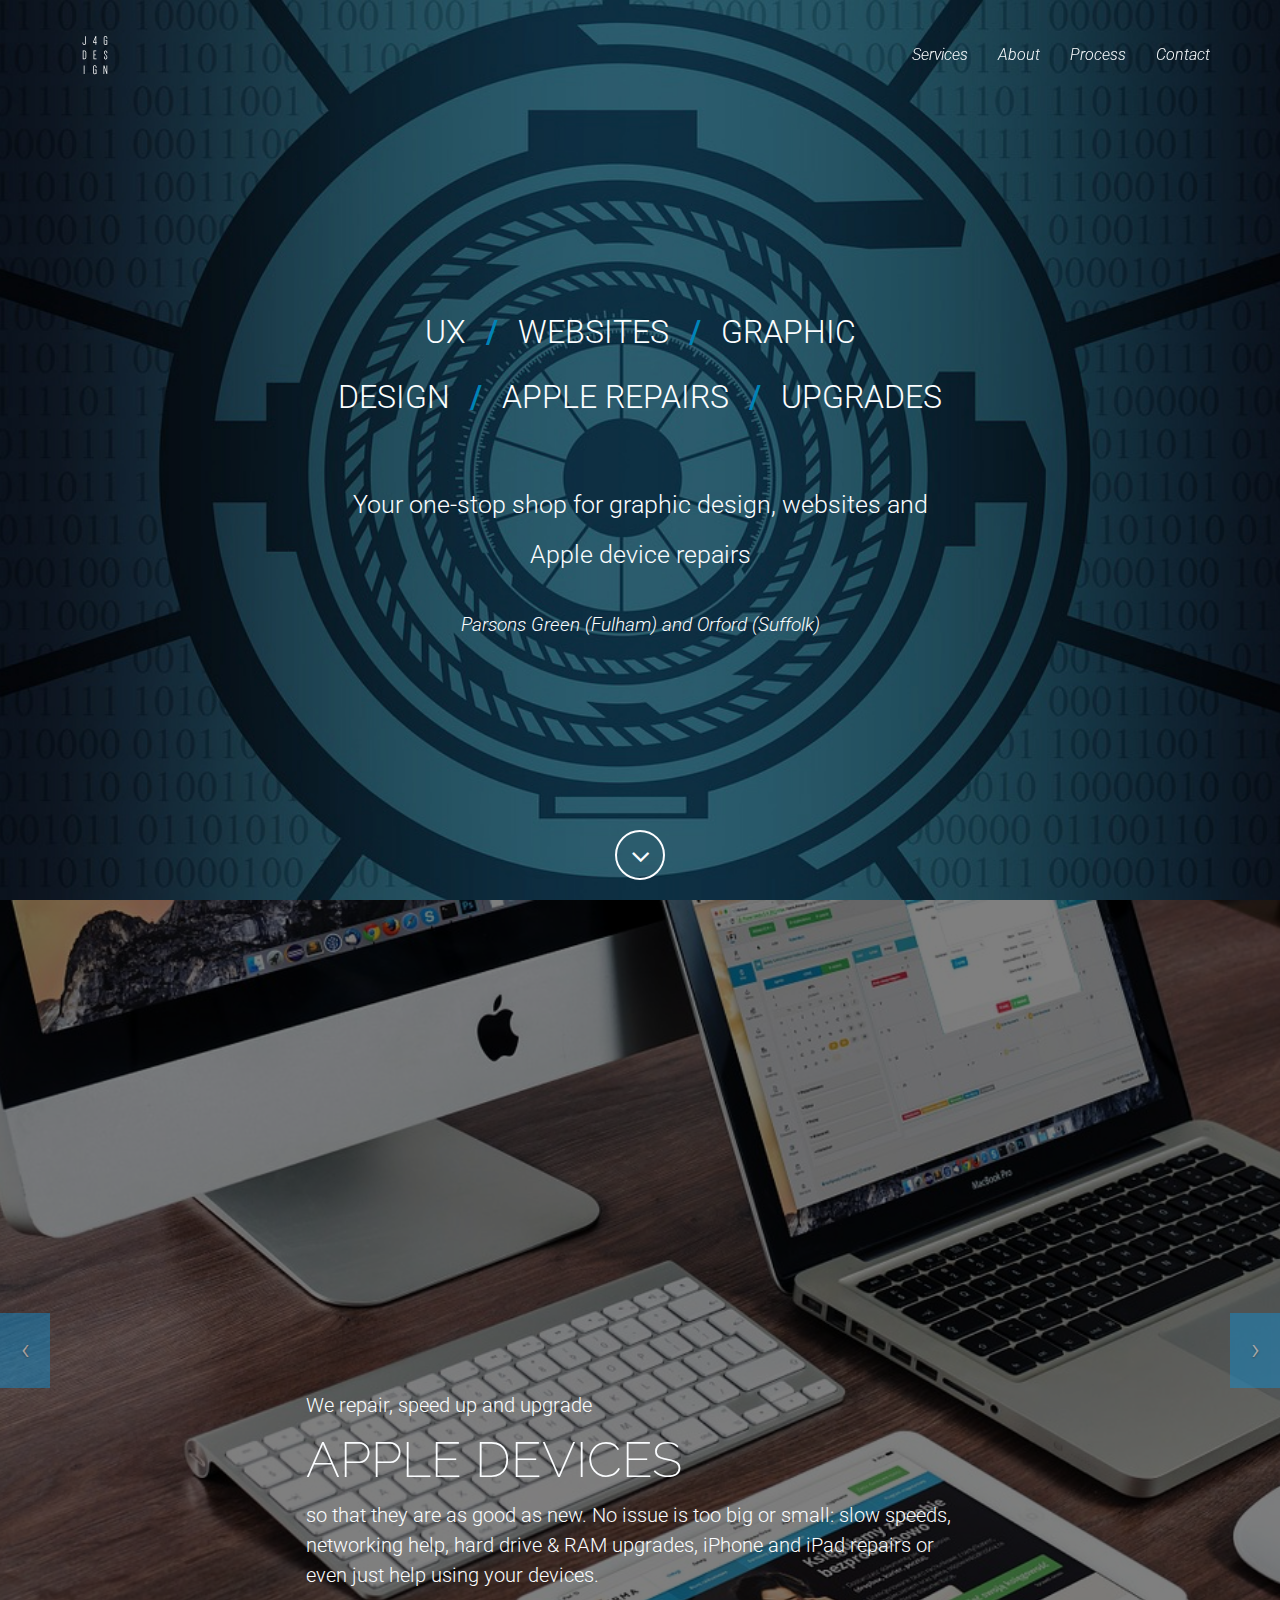
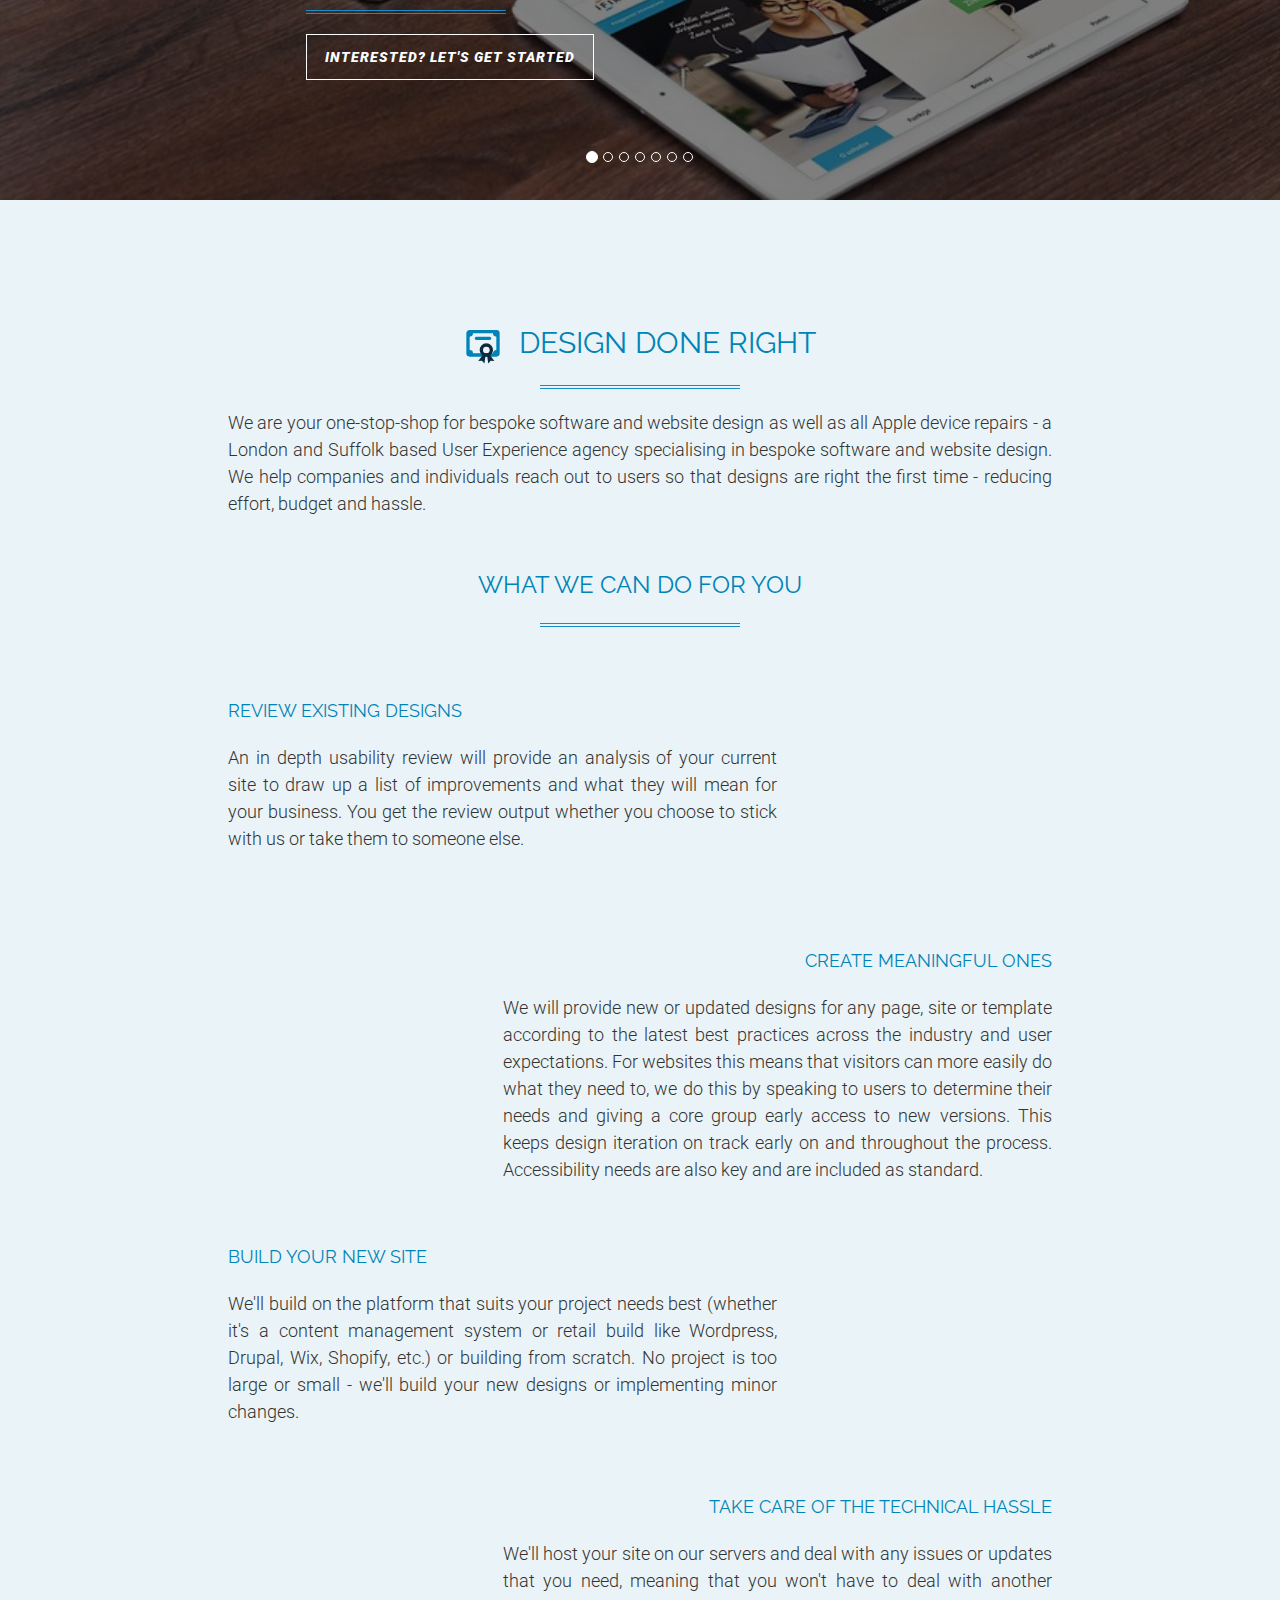
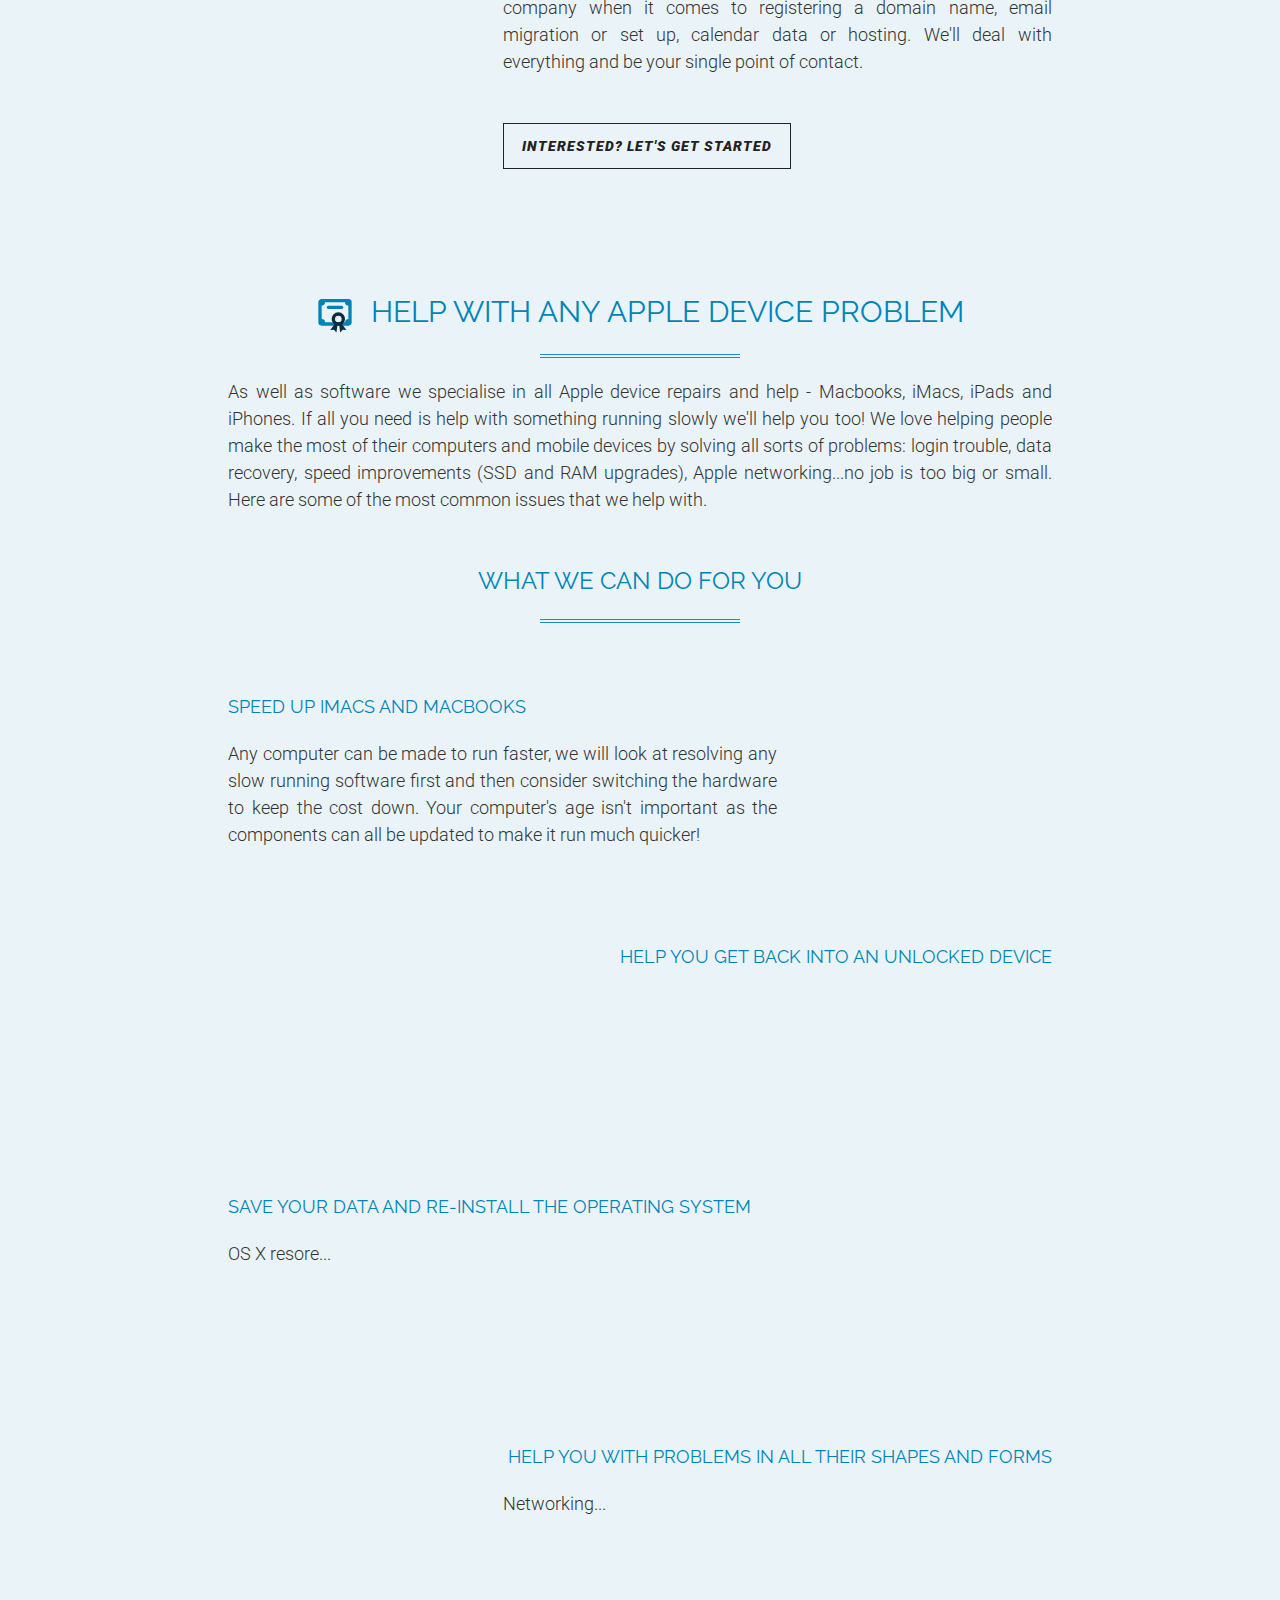
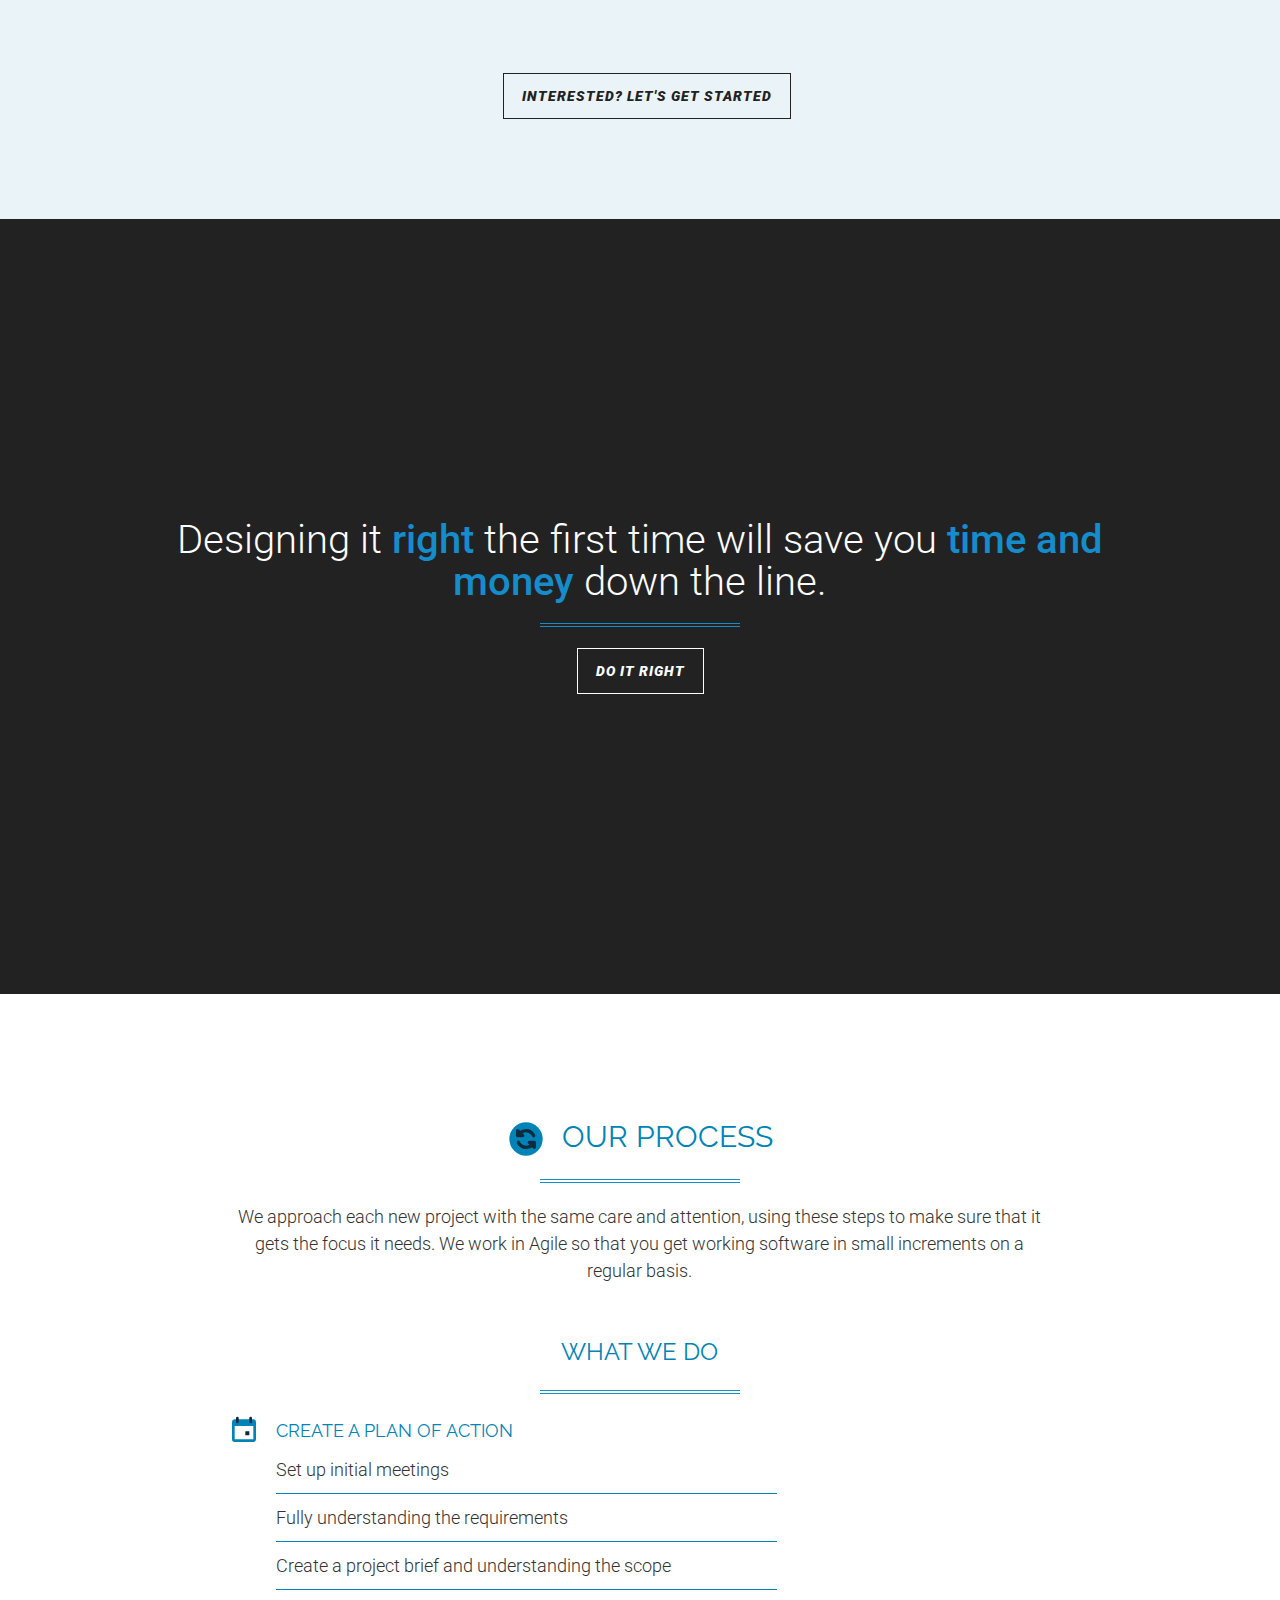
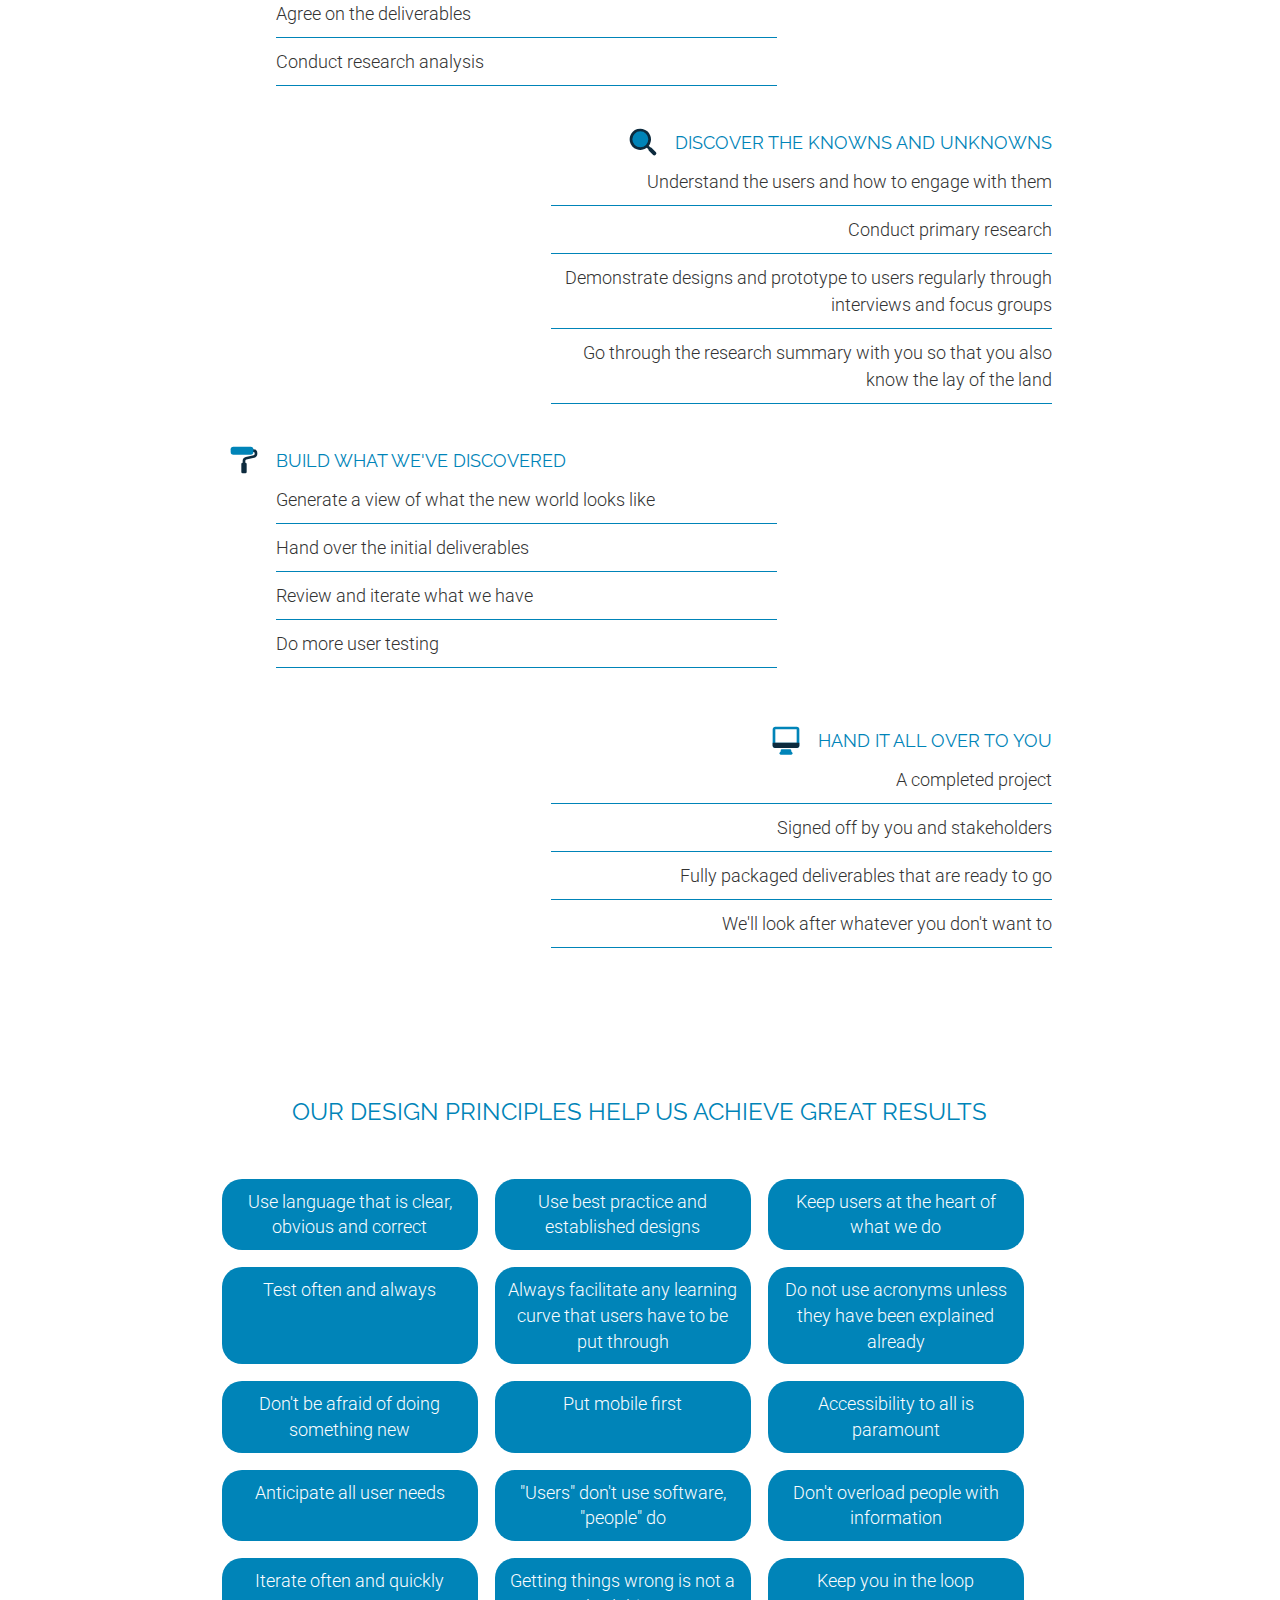
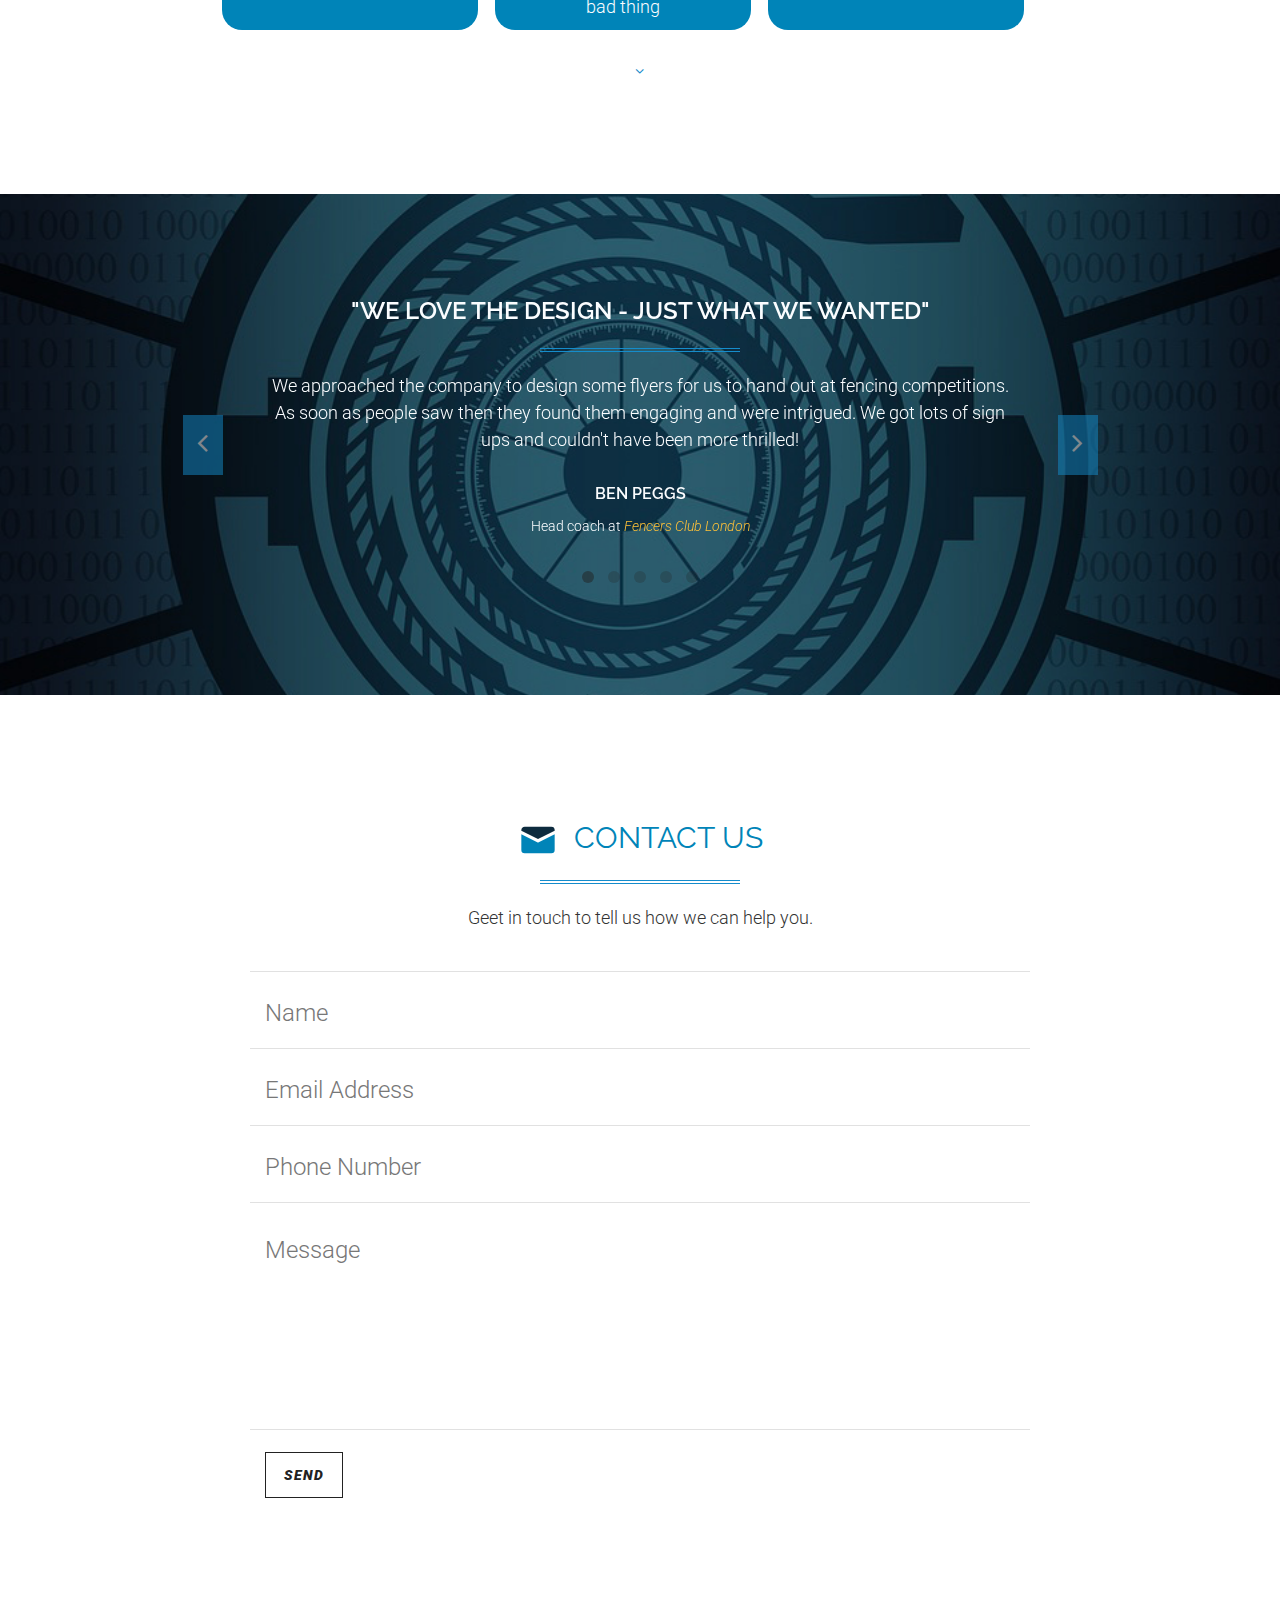
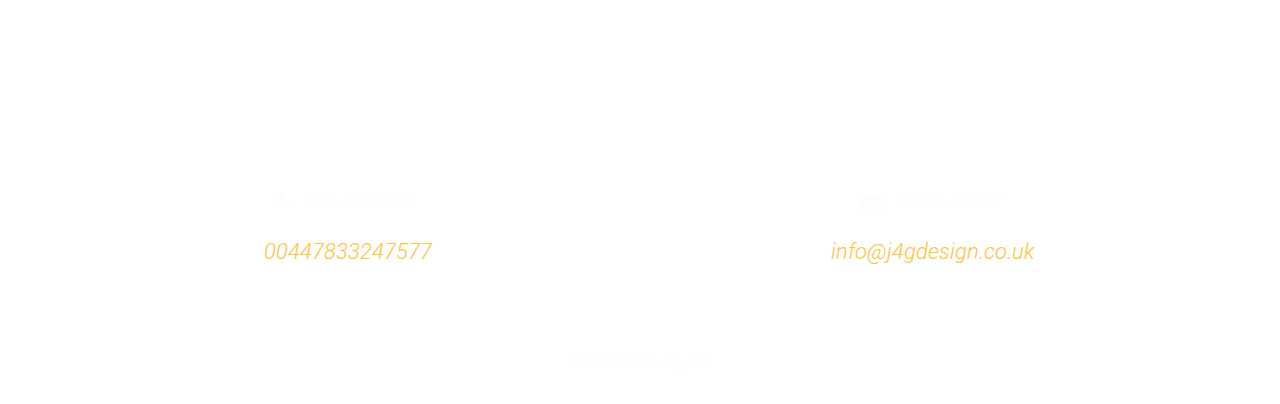
==== commit a41ed4a9: "two new testimonials: bee and vicki; carousel bg removed for testimonials; separate descriptions add" ====
--- a/index.html
+++ b/index.html
@@ -121,7 +121,7 @@
             <div class="row">
                 <div class="intro-content col-xs-12">
                     <div class="brand-name-subtext buzz"><span class="keyword">UX</span><span class="keyword">WEBSITES</span><span class="keyword">GRAPHIC DESIGN</span><span class="keyword">APPLE REPAIRS</span><span class="keyword last">UPGRADES</span></div>
-                    <div class="brand-name-subtext">Your one-stop shop for graphic design, websites and Apple repairs</div>
+                    <div class="brand-name-subtext">Your one-stop shop for graphic design, websites and Apple device repairs</div>
                     <div class="brand-name-subtext italic locations">Parsons Green (Fulham) and Orford (Suffolk)</div>
                 </div>
             </div>
@@ -266,10 +266,9 @@
         <div class="container-fluid">
             <div class="row justify">
                 <div class="col-sm-offset-2 col-sm-8">
-
                     <h2 class="text-center"><svg xmlns="http://www.w3.org/2000/svg" viewBox="0 0 24 24" class="w-8 mr-4 icon-certificate"><path class="primary" d="M4 3h16a2 2 0 0 1 2 2v12a2 2 0 0 1-2 2H4a2 2 0 0 1-2-2V5c0-1.1.9-2 2-2zm16 12V7a2 2 0 0 1-2-2H6a2 2 0 0 1-2 2v8a2 2 0 0 1 2 2h12c0-1.1.9-2 2-2zM8 7h8a1 1 0 0 1 0 2H8a1 1 0 1 1 0-2z"/><path class="secondary" d="M11.65 18.23a4 4 0 1 1 4.7 0l2.5 3.44-2.23-.18-1.48 1.68-.59-4.2a4.04 4.04 0 0 1-1.1 0l-.6 4.2-1.47-1.68-2.23.18 2.5-3.44zM14 17a2 2 0 1 0 0-4 2 2 0 0 0 0 4z"/></svg>Design done right</h2>
                     <hr class="colored">
-                    <p>We are a London and Suffolk based User Experience agency specialising in bespoke software and website design. We help companies and individuals reach out to users so that designs are right the first time - reducing effort, budget and hassle.</p>
+                    <p>We are your one-stop-shop for bespoke software and website design as well as all Apple device repairs - a London and Suffolk based User Experience agency specialising in bespoke software and website design. We help companies and individuals reach out to users so that designs are right the first time - reducing effort, budget and hassle.</p>
                     <h3 class="text-center">What we can do for you</h3>
                     <hr class="colored">
                     <div class="aboutContent">
@@ -298,6 +297,47 @@
                             <div class="col-md-8 aboutItem right text-right noPadding">
                                 <h4>Take care of the technical hassle</h4>
                                 <p>We'll host your site on our servers and deal with any issues or updates that you need, meaning that you won't have to deal with another company when it comes to registering a domain name, email migration or set up, calendar data or hosting. We'll deal with everything and be your single point of contact.
+                            </div>
+                        </div>
+                    </div>
+                    <hr class="colored">
+                    <a href="#contact" class="btn btn-outline-dark col-sm-offset-4">Interested? Let's get started</a>
+                </div>
+
+            </div>
+            <div class="row justify margin100">
+                <div class="col-sm-offset-2 col-sm-8">
+                    <h2 class="text-center"><svg xmlns="http://www.w3.org/2000/svg" viewBox="0 0 24 24" class="w-8 mr-4 icon-certificate"><path class="primary" d="M4 3h16a2 2 0 0 1 2 2v12a2 2 0 0 1-2 2H4a2 2 0 0 1-2-2V5c0-1.1.9-2 2-2zm16 12V7a2 2 0 0 1-2-2H6a2 2 0 0 1-2 2v8a2 2 0 0 1 2 2h12c0-1.1.9-2 2-2zM8 7h8a1 1 0 0 1 0 2H8a1 1 0 1 1 0-2z"/><path class="secondary" d="M11.65 18.23a4 4 0 1 1 4.7 0l2.5 3.44-2.23-.18-1.48 1.68-.59-4.2a4.04 4.04 0 0 1-1.1 0l-.6 4.2-1.47-1.68-2.23.18 2.5-3.44zM14 17a2 2 0 1 0 0-4 2 2 0 0 0 0 4z"/></svg>Help with any Apple device problem</h2>
+                    <hr class="colored">
+                    <p>As well as software we specialise in all Apple device repairs and help - Macbooks, iMacs, iPads and iPhones.  If all you need is help with something running slowly we'll help you too! We love helping people make the most of their computers and mobile devices by solving all sorts of problems: login trouble, data recovery, speed improvements (SSD and RAM upgrades), Apple networking...no job is too big or small.  Here are some of the most common issues that we help with.</p>
+                    <h3 class="text-center">What we can do for you</h3>
+                    <hr class="colored">
+                    <div class="aboutContent">
+                        <div class="col-xs-12 text-left noPadding">
+                            <div class="col-md-8 aboutItem noPadding">
+                                <h4>Speed up iMacs and Macbooks</h4>
+                                <p>Any computer can be made to run faster, we will look at resolving any slow running software first and then consider switching the hardware to keep the cost down.  Your computer's age isn't important as the components can all be updated to make it run much quicker!</p>
+                            </div>
+                        </div>
+
+                        <div class="col-xs-12 noPadding">
+                            <div class="col-md-8 aboutItem right text-right noPadding">
+                                <h4>Help you get back into an unlocked device</h4>
+                                <p></p>
+                            </div>
+                        </div>
+
+                        <div class="col-xs-12 text-left noPadding">
+                            <div class="col-md-8 aboutItem noPadding">
+                                <h4>Save your data and re-install the operating system</h4>
+                                <p>OS X resore...</p>
+                            </div>
+                        </div>
+
+                        <div class="col-xs-12 noPadding last">
+                            <div class="col-md-8 aboutItem right text-right noPadding">
+                                <h4>Help you with problems in all their shapes and forms</h4>
+                                <p>Networking...</p>
                             </div>
                         </div>
                     </div>
@@ -442,6 +482,21 @@
                                 </div>
                             </div>
                         </div>
+                        <div class="item">
+                            <div class="row">
+                                <div class="col-lg-12">
+                                    <p class="lead">"So much quicker than before"</p>
+                                    <hr class="colored">
+                                    <p class="quote">Many thanks for the work you did on my mac, I’m really grateful [for the new SSD hard drive and more RAM] and it is now so much quicker than it was before!</p>
+                                    <div class="testimonial-info">
+                                        <div class="testimonial-author">
+                                            <span class="name">Bee Sears</span>
+                                            <p class="small">A satisfied client</p>
+                                        </div>
+                                    </div>
+                                </div>
+                            </div>
+                        </div>
 
                         <div class="item">
                             <div class="row">
@@ -453,6 +508,21 @@
                                         <div class="testimonial-author">
                                             <span class="name">David Standen</span>
                                             <p class="small">Founder of <a href="http://www.olympusfencing.com" target="_blank">Olympus Fencing Club</a></p>
+                                        </div>
+                                    </div>
+                                </div>
+                            </div>
+                        </div>
+                        <div class="item">
+                            <div class="row">
+                                <div class="col-lg-12">
+                                    <p class="lead">"'New' SPEEDIER Mac - Thrilling"</p>
+                                    <hr class="colored">
+                                    <p class="quote">Thanks so much for your work on my 'new' SPEEDIER Mac!!  Thrilling - it is like having a new machine!</p>
+                                    <div class="testimonial-info">
+                                        <div class="testimonial-author">
+                                            <span class="name">Vicki Bingham</span>
+                                            <p class="small">A satisfied client</p>
                                         </div>
                                     </div>
                                 </div>
--- a/assets/css/j4gdesign.css
+++ b/assets/css/j4gdesign.css
@@ -495,6 +495,10 @@
 
 .testimonials .testimonials-carousel .item {
     padding: 0;
+}
+
+.testimonials-carousel .item:after {
+    background: transparent;
 }
 
 .testimonials .testimonials-carousel .item p.quote {
@@ -1441,3 +1445,7 @@
     width: 100%;
     object-fit: cover;
 }
+
+.margin100 {
+    margin-top: 100px;
+}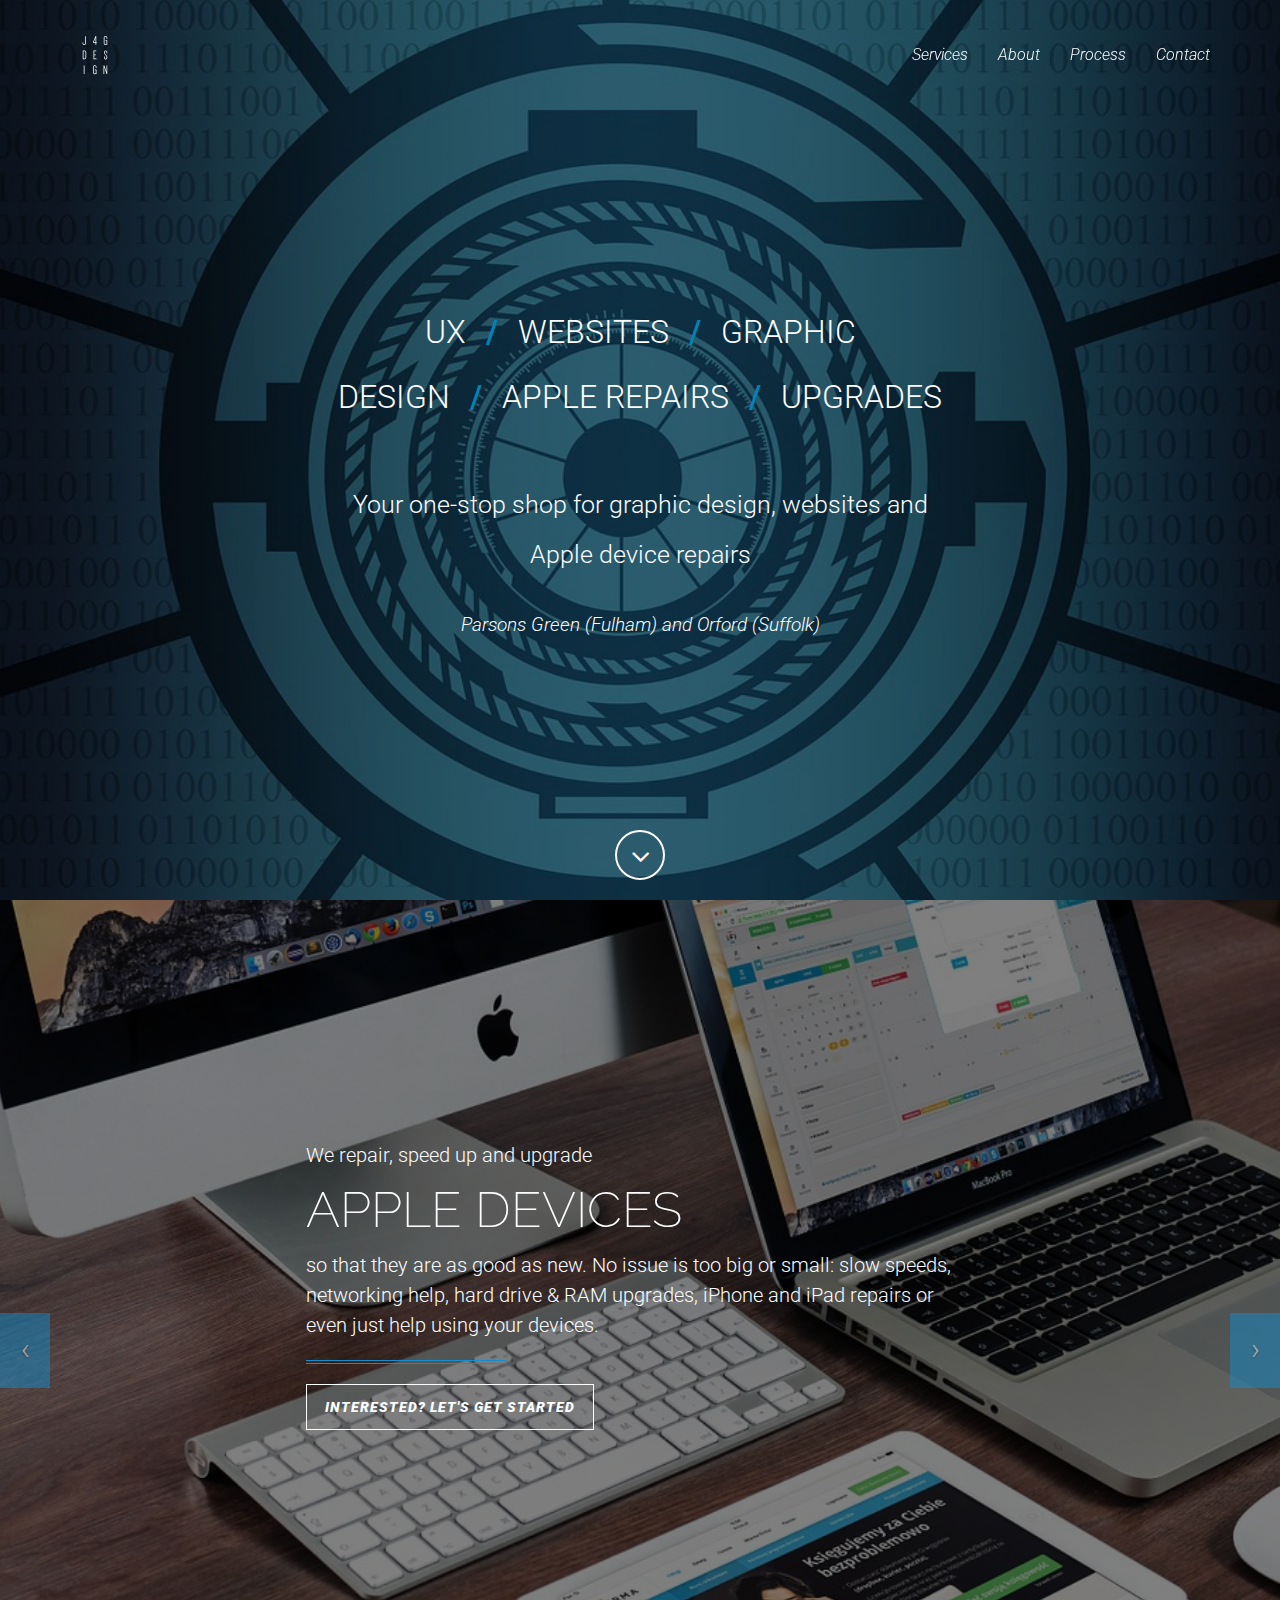
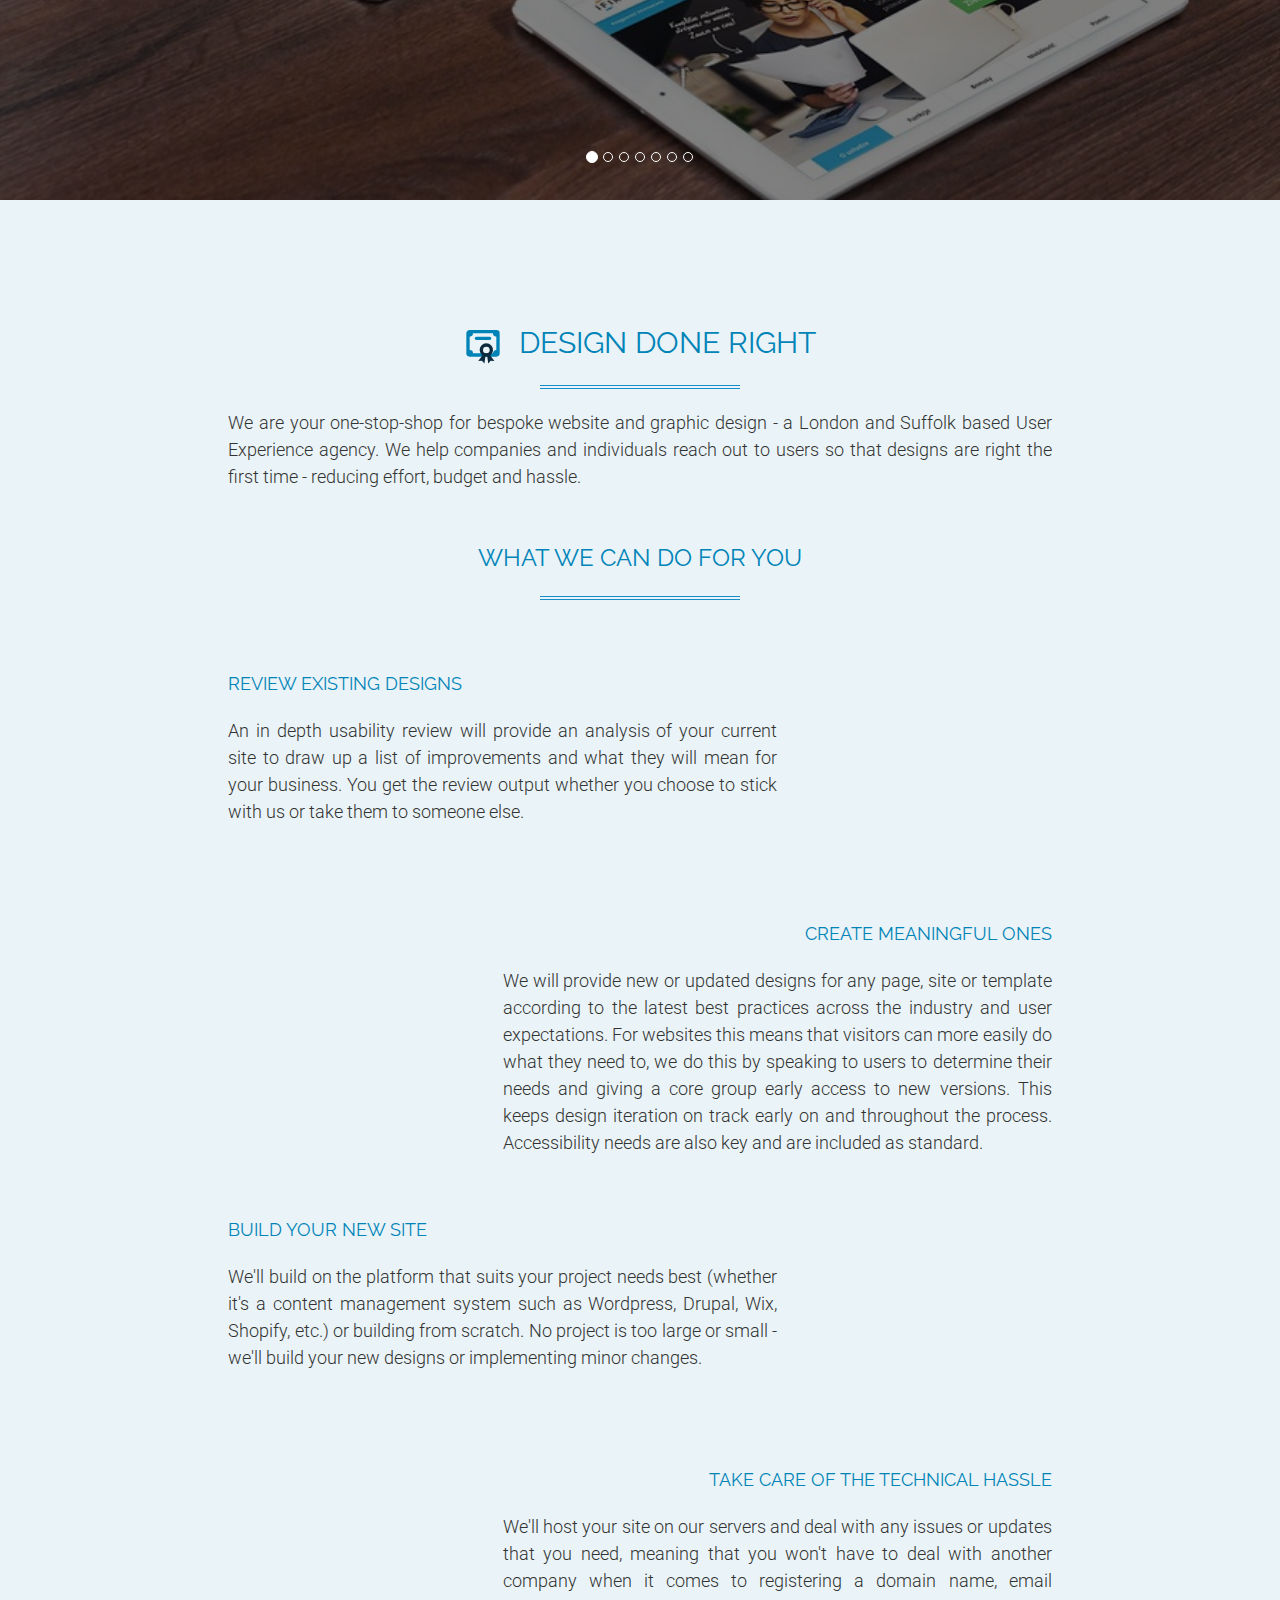
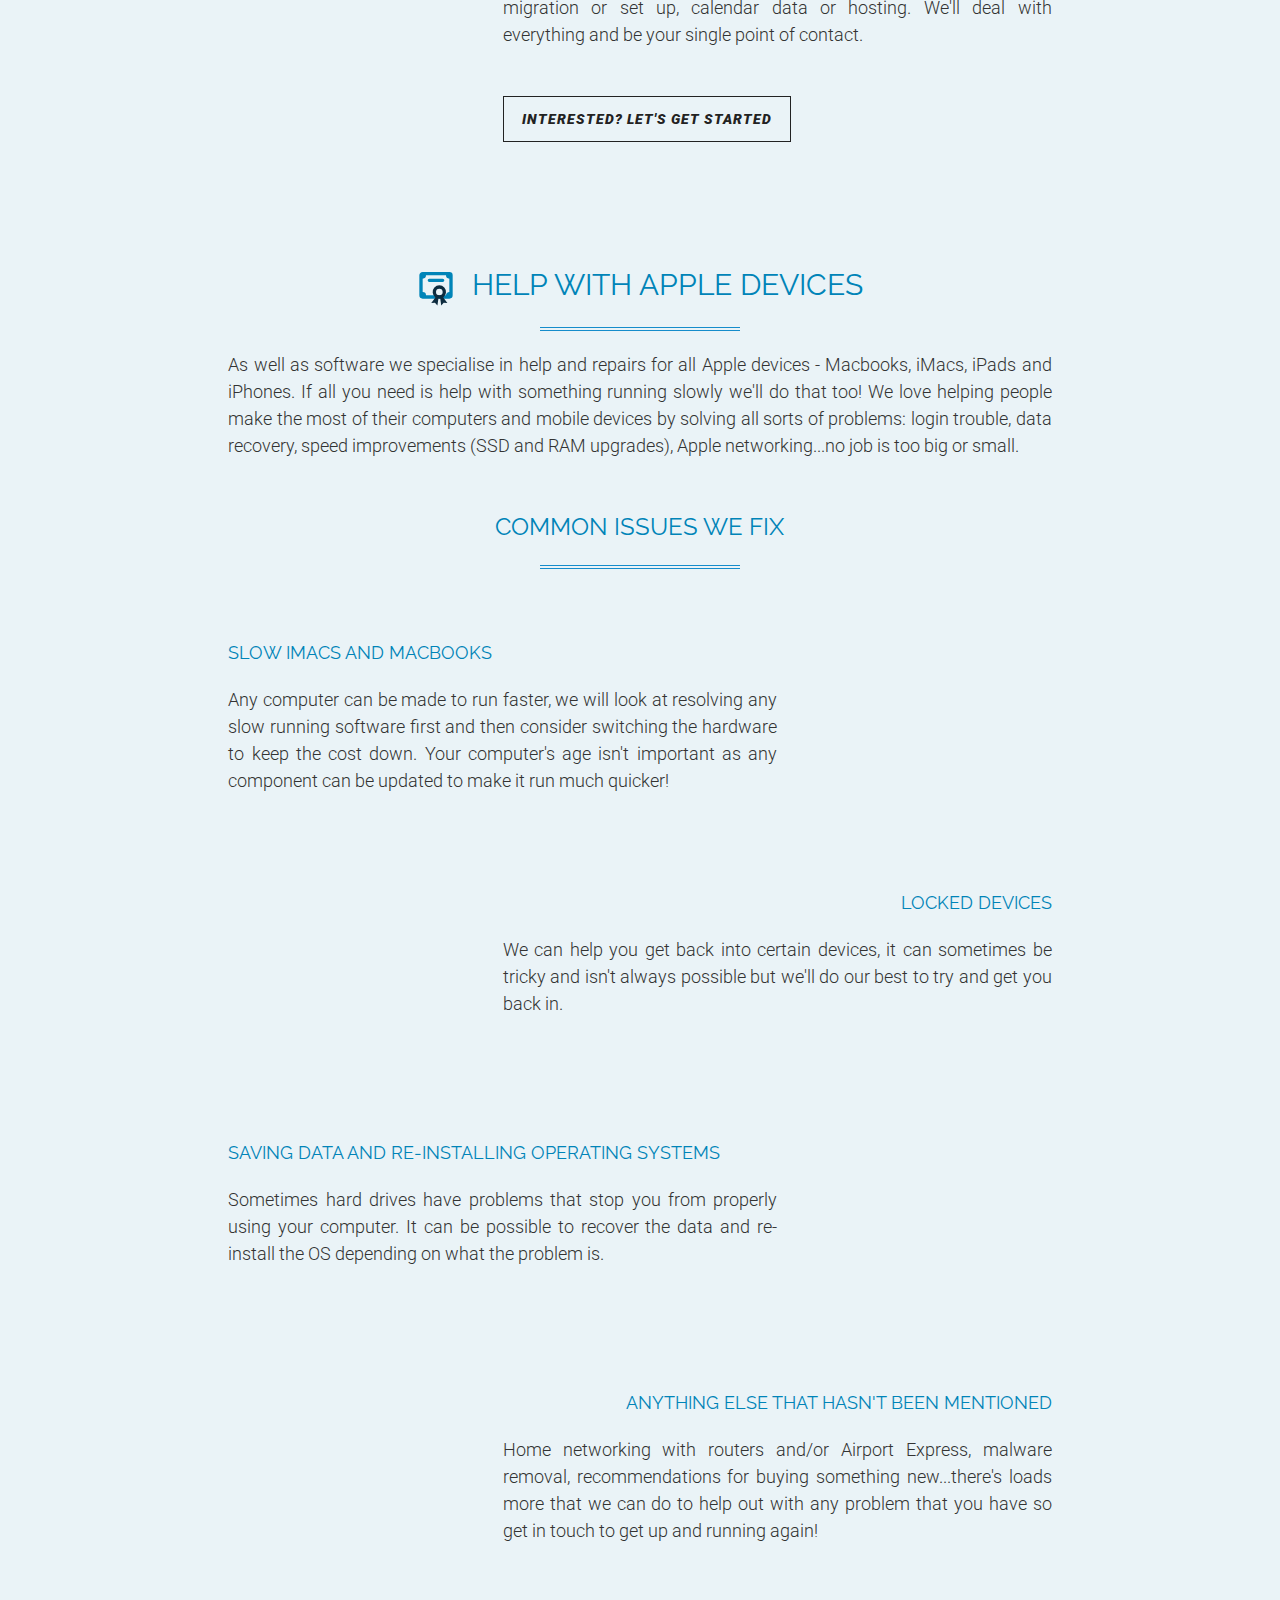
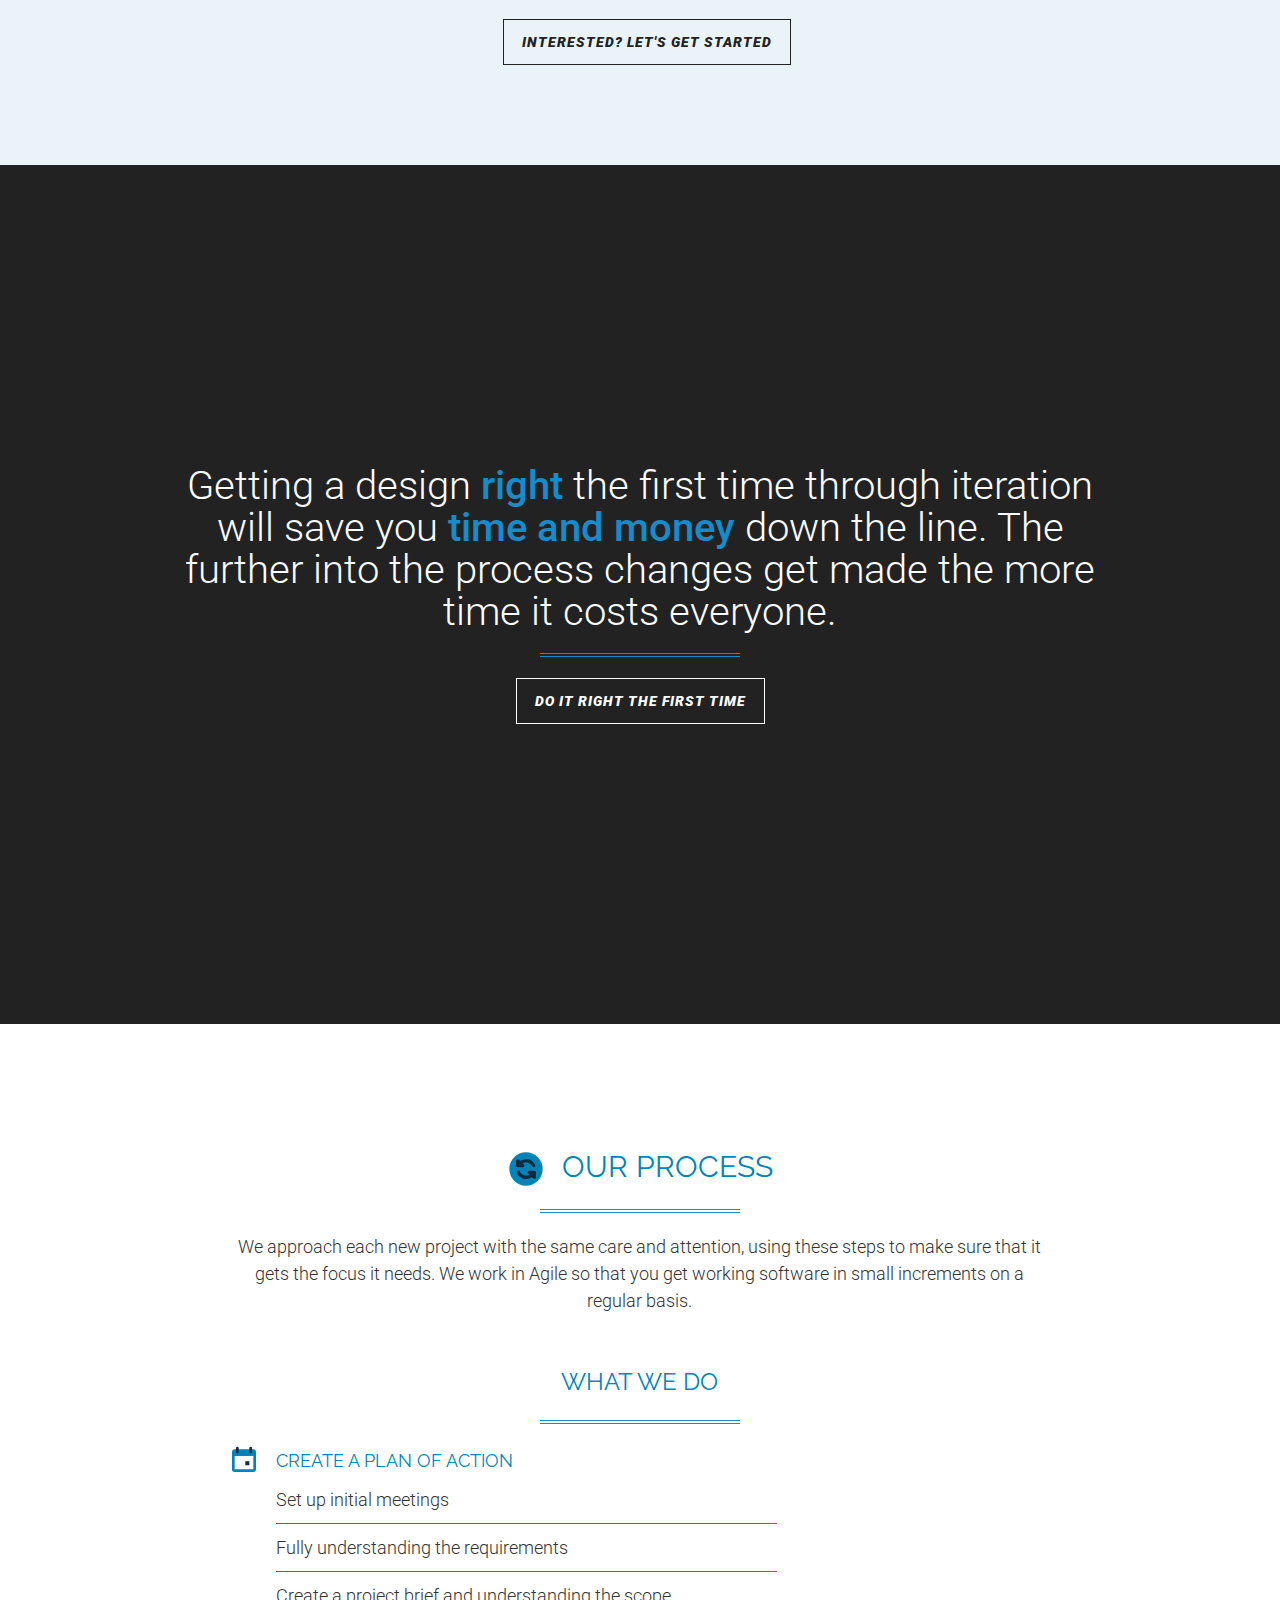
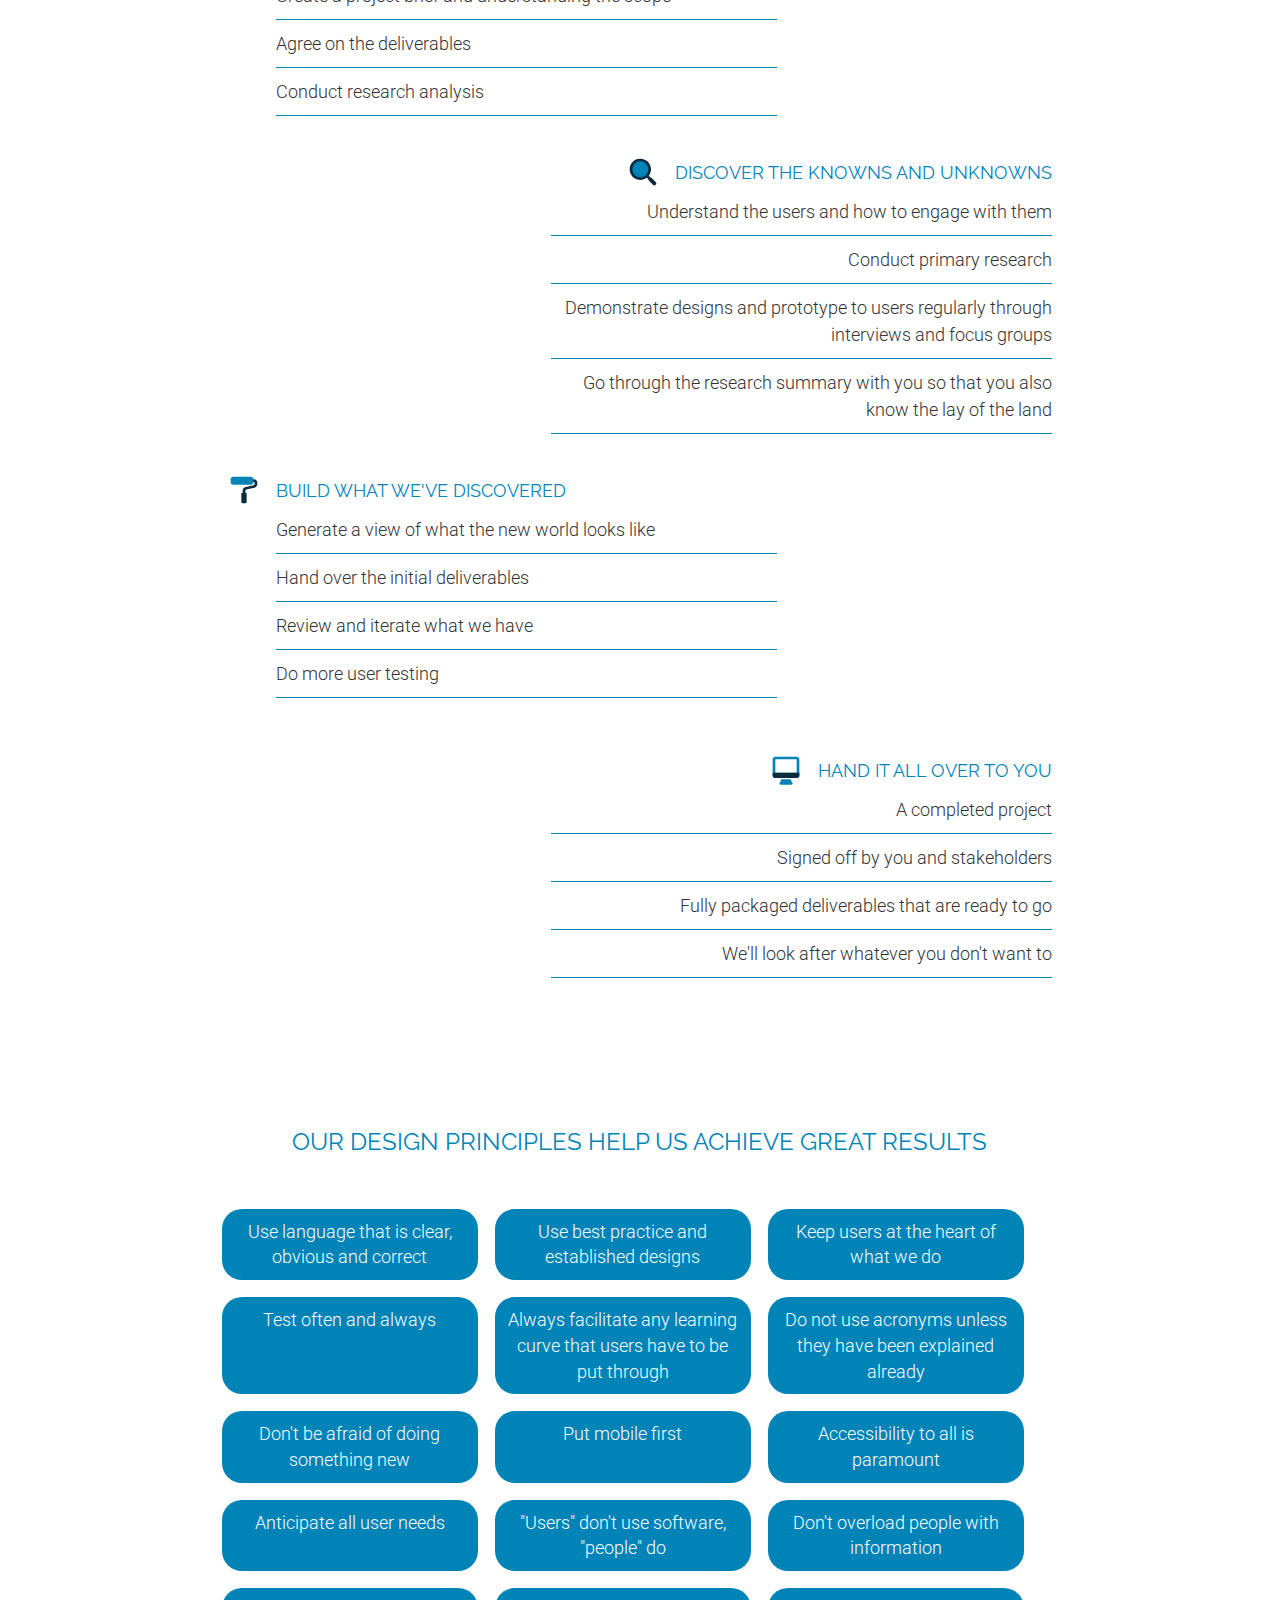
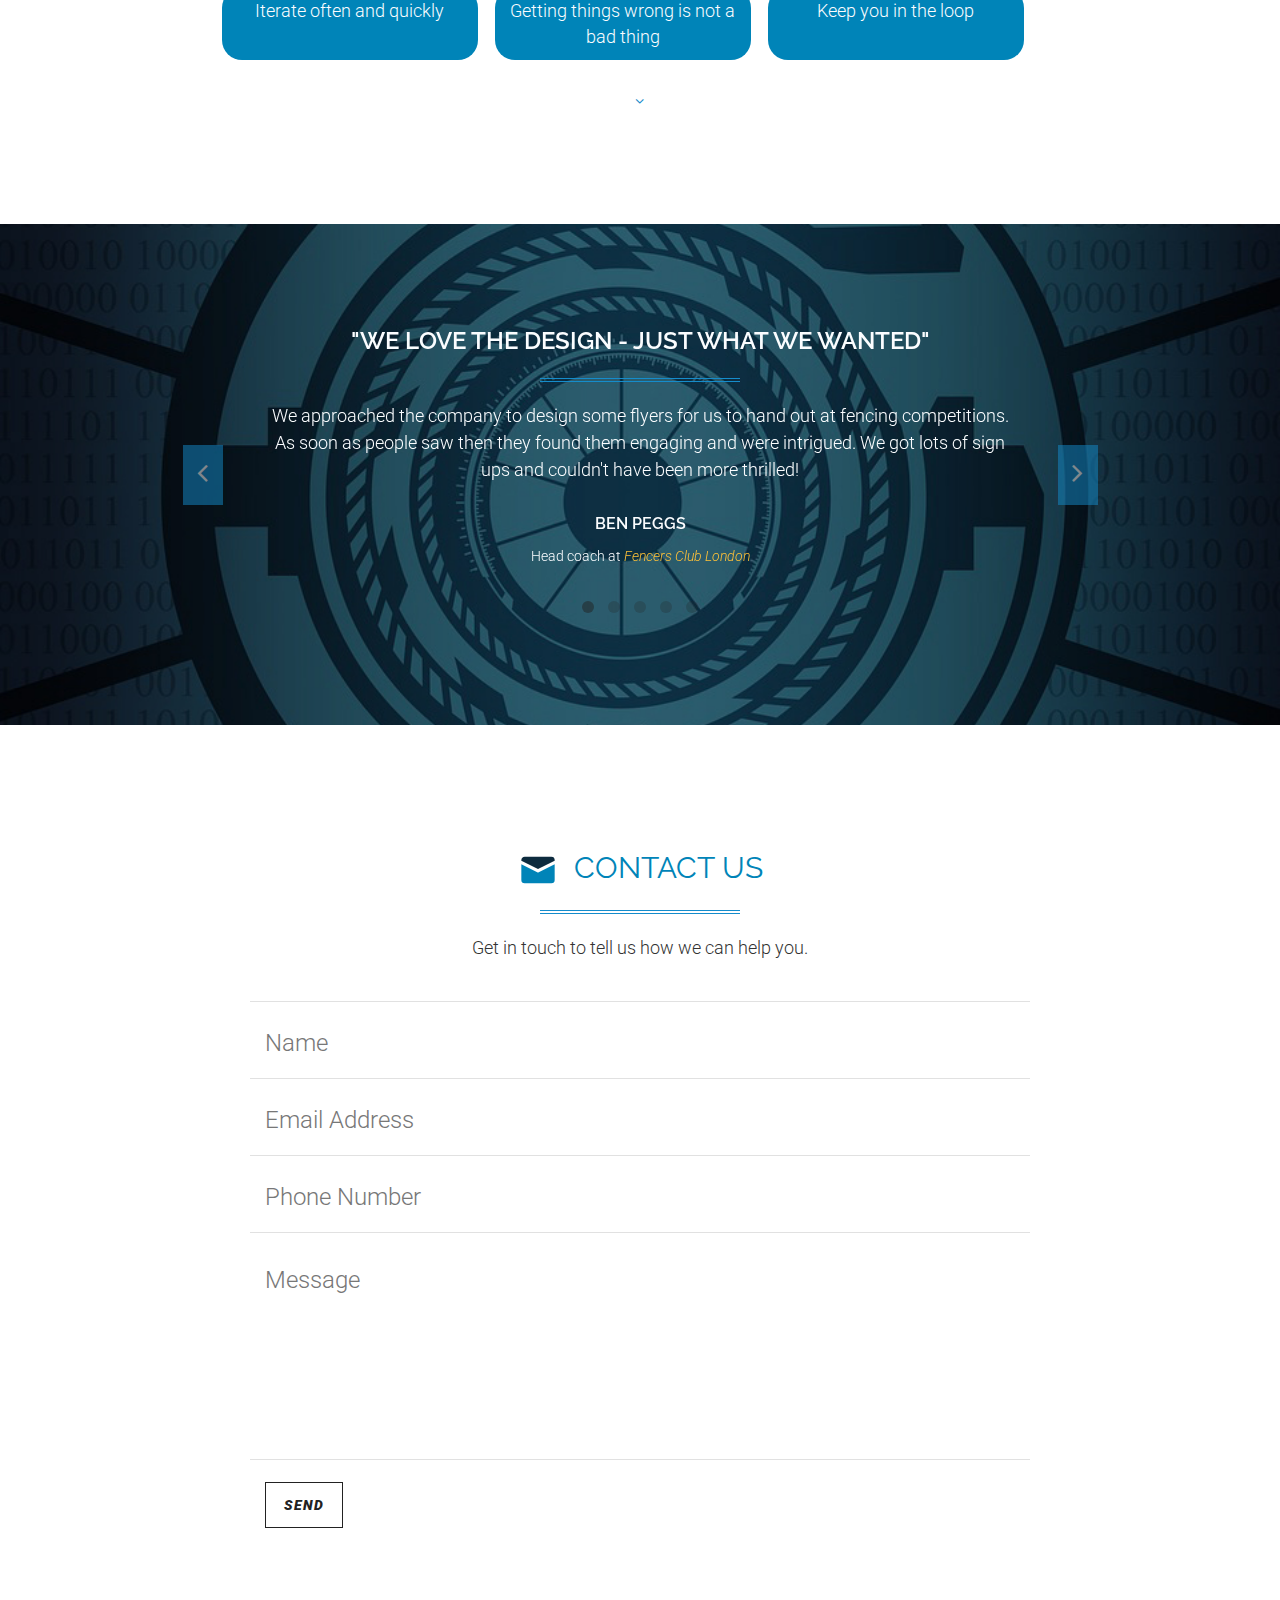
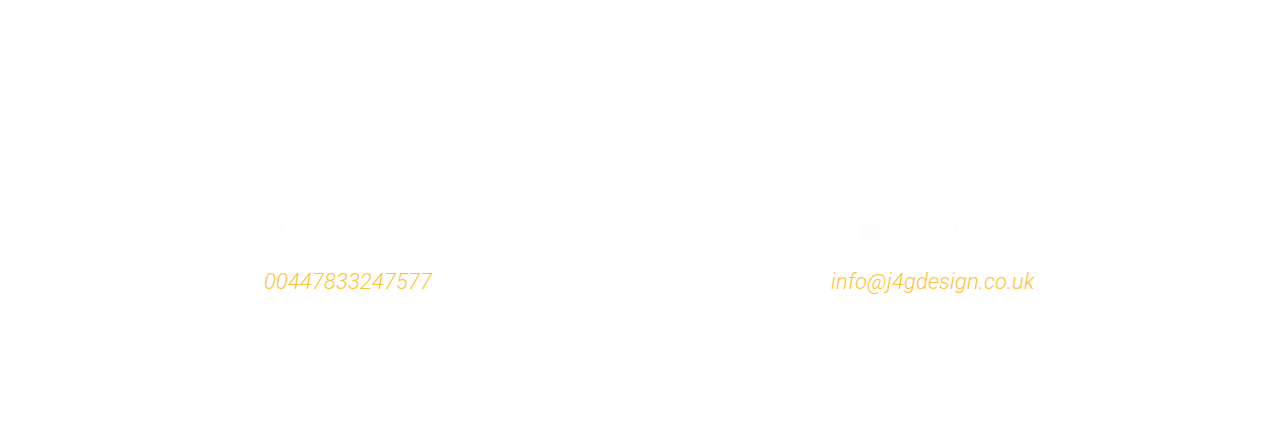
==== commit f5e4fdc2: "analytics tracking improved for buttons and contact form button added in" ====
--- a/index.html
+++ b/index.html
@@ -14,6 +14,21 @@
         gtag('js', new Date());
 
         gtag('config', 'UA-133230048-1');
+
+    </script>
+    <script type="text/javascript">
+        var _gaq = _gaq || [];
+        _gaq.push(['_setAccount', 'UA-133230048-1']);
+        _gaq.push(['_trackPageview']);
+
+        (function() {
+            var ga = document.createElement('script');
+            ga.type = 'text/javascript';
+            ga.async = true;
+            ga.src = ('https:' == document.location.protocol ? 'https://ssl' : 'http://www') + '.google-analytics.com/ga.js';
+            var s = document.getElementsByTagName('script')[0];
+            s.parentNode.insertBefore(ga, s);
+        })();
 
     </script>
 
@@ -252,14 +267,6 @@
                 <span class="icon-next"></span>
             </a>
         </div>
-
-
-
-
-
-
-
-
     </section>
 
     <section class="bg-gray" id="about">
@@ -268,7 +275,7 @@
                 <div class="col-sm-offset-2 col-sm-8">
                     <h2 class="text-center"><svg xmlns="http://www.w3.org/2000/svg" viewBox="0 0 24 24" class="w-8 mr-4 icon-certificate"><path class="primary" d="M4 3h16a2 2 0 0 1 2 2v12a2 2 0 0 1-2 2H4a2 2 0 0 1-2-2V5c0-1.1.9-2 2-2zm16 12V7a2 2 0 0 1-2-2H6a2 2 0 0 1-2 2v8a2 2 0 0 1 2 2h12c0-1.1.9-2 2-2zM8 7h8a1 1 0 0 1 0 2H8a1 1 0 1 1 0-2z"/><path class="secondary" d="M11.65 18.23a4 4 0 1 1 4.7 0l2.5 3.44-2.23-.18-1.48 1.68-.59-4.2a4.04 4.04 0 0 1-1.1 0l-.6 4.2-1.47-1.68-2.23.18 2.5-3.44zM14 17a2 2 0 1 0 0-4 2 2 0 0 0 0 4z"/></svg>Design done right</h2>
                     <hr class="colored">
-                    <p>We are your one-stop-shop for bespoke software and website design as well as all Apple device repairs - a London and Suffolk based User Experience agency specialising in bespoke software and website design. We help companies and individuals reach out to users so that designs are right the first time - reducing effort, budget and hassle.</p>
+                    <p>We are your one-stop-shop for bespoke website and graphic design - a London and Suffolk based User Experience agency. We help companies and individuals reach out to users so that designs are right the first time - reducing effort, budget and hassle.</p>
                     <h3 class="text-center">What we can do for you</h3>
                     <hr class="colored">
                     <div class="aboutContent">
@@ -289,7 +296,7 @@
                         <div class="col-xs-12 text-left noPadding">
                             <div class="col-md-8 aboutItem noPadding">
                                 <h4>Build your new site</h4>
-                                <p>We'll build on the platform that suits your project needs best (whether it's a content management system or retail build like Wordpress, Drupal, Wix, Shopify, etc.) or building from scratch. No project is too large or small - we'll build your new designs or implementing minor changes.</p>
+                                <p>We'll build on the platform that suits your project needs best (whether it's a content management system such as Wordpress, Drupal, Wix, Shopify, etc.) or building from scratch. No project is too large or small - we'll build your new designs or implementing minor changes.</p>
                             </div>
                         </div>
 
@@ -301,48 +308,48 @@
                         </div>
                     </div>
                     <hr class="colored">
-                    <a href="#contact" class="btn btn-outline-dark col-sm-offset-4">Interested? Let's get started</a>
+                    <a href="#contact" class="btn btn-outline-dark col-sm-offset-4" onclick="_gaq.push(['_trackEvent', 'Button', 'clicked',  'Get started with graphic and web design'])">Interested? Let's get started</a>
                 </div>
 
             </div>
             <div class="row justify margin100">
                 <div class="col-sm-offset-2 col-sm-8">
-                    <h2 class="text-center"><svg xmlns="http://www.w3.org/2000/svg" viewBox="0 0 24 24" class="w-8 mr-4 icon-certificate"><path class="primary" d="M4 3h16a2 2 0 0 1 2 2v12a2 2 0 0 1-2 2H4a2 2 0 0 1-2-2V5c0-1.1.9-2 2-2zm16 12V7a2 2 0 0 1-2-2H6a2 2 0 0 1-2 2v8a2 2 0 0 1 2 2h12c0-1.1.9-2 2-2zM8 7h8a1 1 0 0 1 0 2H8a1 1 0 1 1 0-2z"/><path class="secondary" d="M11.65 18.23a4 4 0 1 1 4.7 0l2.5 3.44-2.23-.18-1.48 1.68-.59-4.2a4.04 4.04 0 0 1-1.1 0l-.6 4.2-1.47-1.68-2.23.18 2.5-3.44zM14 17a2 2 0 1 0 0-4 2 2 0 0 0 0 4z"/></svg>Help with any Apple device problem</h2>
-                    <hr class="colored">
-                    <p>As well as software we specialise in all Apple device repairs and help - Macbooks, iMacs, iPads and iPhones.  If all you need is help with something running slowly we'll help you too! We love helping people make the most of their computers and mobile devices by solving all sorts of problems: login trouble, data recovery, speed improvements (SSD and RAM upgrades), Apple networking...no job is too big or small.  Here are some of the most common issues that we help with.</p>
-                    <h3 class="text-center">What we can do for you</h3>
+                    <h2 class="text-center"><svg xmlns="http://www.w3.org/2000/svg" viewBox="0 0 24 24" class="w-8 mr-4 icon-certificate"><path class="primary" d="M4 3h16a2 2 0 0 1 2 2v12a2 2 0 0 1-2 2H4a2 2 0 0 1-2-2V5c0-1.1.9-2 2-2zm16 12V7a2 2 0 0 1-2-2H6a2 2 0 0 1-2 2v8a2 2 0 0 1 2 2h12c0-1.1.9-2 2-2zM8 7h8a1 1 0 0 1 0 2H8a1 1 0 1 1 0-2z"/><path class="secondary" d="M11.65 18.23a4 4 0 1 1 4.7 0l2.5 3.44-2.23-.18-1.48 1.68-.59-4.2a4.04 4.04 0 0 1-1.1 0l-.6 4.2-1.47-1.68-2.23.18 2.5-3.44zM14 17a2 2 0 1 0 0-4 2 2 0 0 0 0 4z"/></svg>Help with Apple devices</h2>
+                    <hr class="colored">
+                    <p>As well as software we specialise in help and repairs for all Apple devices - Macbooks, iMacs, iPads and iPhones. If all you need is help with something running slowly we'll do that too! We love helping people make the most of their computers and mobile devices by solving all sorts of problems: login trouble, data recovery, speed improvements (SSD and RAM upgrades), Apple networking...no job is too big or small.</p>
+                    <h3 class="text-center">Common issues we fix</h3>
                     <hr class="colored">
                     <div class="aboutContent">
                         <div class="col-xs-12 text-left noPadding">
                             <div class="col-md-8 aboutItem noPadding">
-                                <h4>Speed up iMacs and Macbooks</h4>
-                                <p>Any computer can be made to run faster, we will look at resolving any slow running software first and then consider switching the hardware to keep the cost down.  Your computer's age isn't important as the components can all be updated to make it run much quicker!</p>
+                                <h4>Slow iMacs and Macbooks</h4>
+                                <p>Any computer can be made to run faster, we will look at resolving any slow running software first and then consider switching the hardware to keep the cost down. Your computer's age isn't important as any component can be updated to make it run much quicker!</p>
                             </div>
                         </div>
 
                         <div class="col-xs-12 noPadding">
                             <div class="col-md-8 aboutItem right text-right noPadding">
-                                <h4>Help you get back into an unlocked device</h4>
-                                <p></p>
+                                <h4>Locked devices</h4>
+                                <p>We can help you get back into certain devices, it can sometimes be tricky and isn't always possible but we'll do our best to try and get you back in.</p>
                             </div>
                         </div>
 
                         <div class="col-xs-12 text-left noPadding">
                             <div class="col-md-8 aboutItem noPadding">
-                                <h4>Save your data and re-install the operating system</h4>
-                                <p>OS X resore...</p>
+                                <h4>Saving data and re-installing operating systems</h4>
+                                <p>Sometimes hard drives have problems that stop you from properly using your computer. It can be possible to recover the data and re-install the OS depending on what the problem is.</p>
                             </div>
                         </div>
 
                         <div class="col-xs-12 noPadding last">
                             <div class="col-md-8 aboutItem right text-right noPadding">
-                                <h4>Help you with problems in all their shapes and forms</h4>
-                                <p>Networking...</p>
-                            </div>
-                        </div>
-                    </div>
-                    <hr class="colored">
-                    <a href="#contact" class="btn btn-outline-dark col-sm-offset-4">Interested? Let's get started</a>
+                                <h4>Anything else that hasn't been mentioned</h4>
+                                <p>Home networking with routers and/or Airport Express, malware removal, recommendations for buying something new...there's loads more that we can do to help out with any problem that you have so get in touch to get up and running again!</p>
+                            </div>
+                        </div>
+                    </div>
+                    <hr class="colored">
+                    <a href="#contact" class="btn btn-outline-dark col-sm-offset-4" onclick="_gaq.push(['_trackEvent', 'Button', 'clicked', 'Get started with repairs and upgrades'])">Interested? Let's get started</a>
                 </div>
 
             </div>
@@ -354,9 +361,9 @@
             <div class="row">
                 <div class="col-md-10 col-md-offset-1">
                     <span class="quote">
-                        Designing it <span class="text-primary">right</span> the first time will save you <span class="text-primary">time and money</span> down the line.
+                        Getting a design <span class="text-primary">right</span> the first time through iteration will save you <span class="text-primary">time and money</span> down the line. The further into the process changes get made the more time it costs everyone.
                     <hr class=" colored">
-                    <a href="#contact" class="btn btn-outline-light">Do it right</a>
+                    <a href="#contact" class="btn btn-outline-light">Do it right the first time</a>
                 </div>
             </div>
         </div>
@@ -490,8 +497,8 @@
                                     <p class="quote">Many thanks for the work you did on my mac, I’m really grateful [for the new SSD hard drive and more RAM] and it is now so much quicker than it was before!</p>
                                     <div class="testimonial-info">
                                         <div class="testimonial-author">
-                                            <span class="name">Bee Sears</span>
-                                            <p class="small">A satisfied client</p>
+                                            <span class="name">Bee</span>
+                                            <p class="small">A satisfied client who had a slow Macbook</p>
                                         </div>
                                     </div>
                                 </div>
@@ -518,11 +525,11 @@
                                 <div class="col-lg-12">
                                     <p class="lead">"'New' SPEEDIER Mac - Thrilling"</p>
                                     <hr class="colored">
-                                    <p class="quote">Thanks so much for your work on my 'new' SPEEDIER Mac!!  Thrilling - it is like having a new machine!</p>
+                                    <p class="quote">Thanks so much for your work on my 'new' SPEEDIER Mac!! Thrilling - it is like having a new machine!</p>
                                     <div class="testimonial-info">
                                         <div class="testimonial-author">
-                                            <span class="name">Vicki Bingham</span>
-                                            <p class="small">A satisfied client</p>
+                                            <span class="name">Vicki</span>
+                                            <p class="small">A satisfied client with a 2009 Macbook</p>
                                         </div>
                                     </div>
                                 </div>
@@ -631,7 +638,7 @@
                 <div class="col-lg-12 text-center">
                     <h2><svg xmlns="http://www.w3.org/2000/svg" viewBox="0 0 24 24" class="w-8 mr-4 icon-mail"><path class="primary" d="M22 8.62V18a2 2 0 0 1-2 2H4a2 2 0 0 1-2-2V8.62l9.55 4.77a1 1 0 0 0 .9 0L22 8.62z"/><path class="secondary" d="M12 11.38l-10-5V6c0-1.1.9-2 2-2h16a2 2 0 0 1 2 2v.38l-10 5z"/></svg>Contact Us</h2>
                     <hr class="colored">
-                    <p>Geet in touch to tell us how we can help you.</p>
+                    <p>Get in touch to tell us how we can help you.</p>
                 </div>
             </div>
             <div class="row content-row">
@@ -669,7 +676,7 @@
                         <div id="success"></div>
                         <div class="row">
                             <div class="form-group col-xs-12">
-                                <button type="submit" class="btn btn-outline-dark">Send</button>
+                                <button type="submit" class="btn btn-outline-dark" onclick="_gaq.push(['_trackEvent', 'Button', 'clicked', 'Contact form'])">Send</button>
                             </div>
                         </div>
                     </form>
--- a/assets/css/j4gdesign.css
+++ b/assets/css/j4gdesign.css
@@ -86,6 +86,12 @@
 @media(max-width:767px) {
     section {
         padding: 75px 0;
+    }
+}
+
+@media(max-width:576px) {
+    div.carousel-caption {
+        bottom: 10%;
     }
 }
 
@@ -717,6 +723,8 @@
     padding: 0;
     color: var(--Offwhite);
     text-shadow: none;
+    position: absolute;
+    bottom: 30%;
 }
 
 .portfolio-carousel .item {
@@ -1448,4 +1456,4 @@
 
 .margin100 {
     margin-top: 100px;
-}+}
